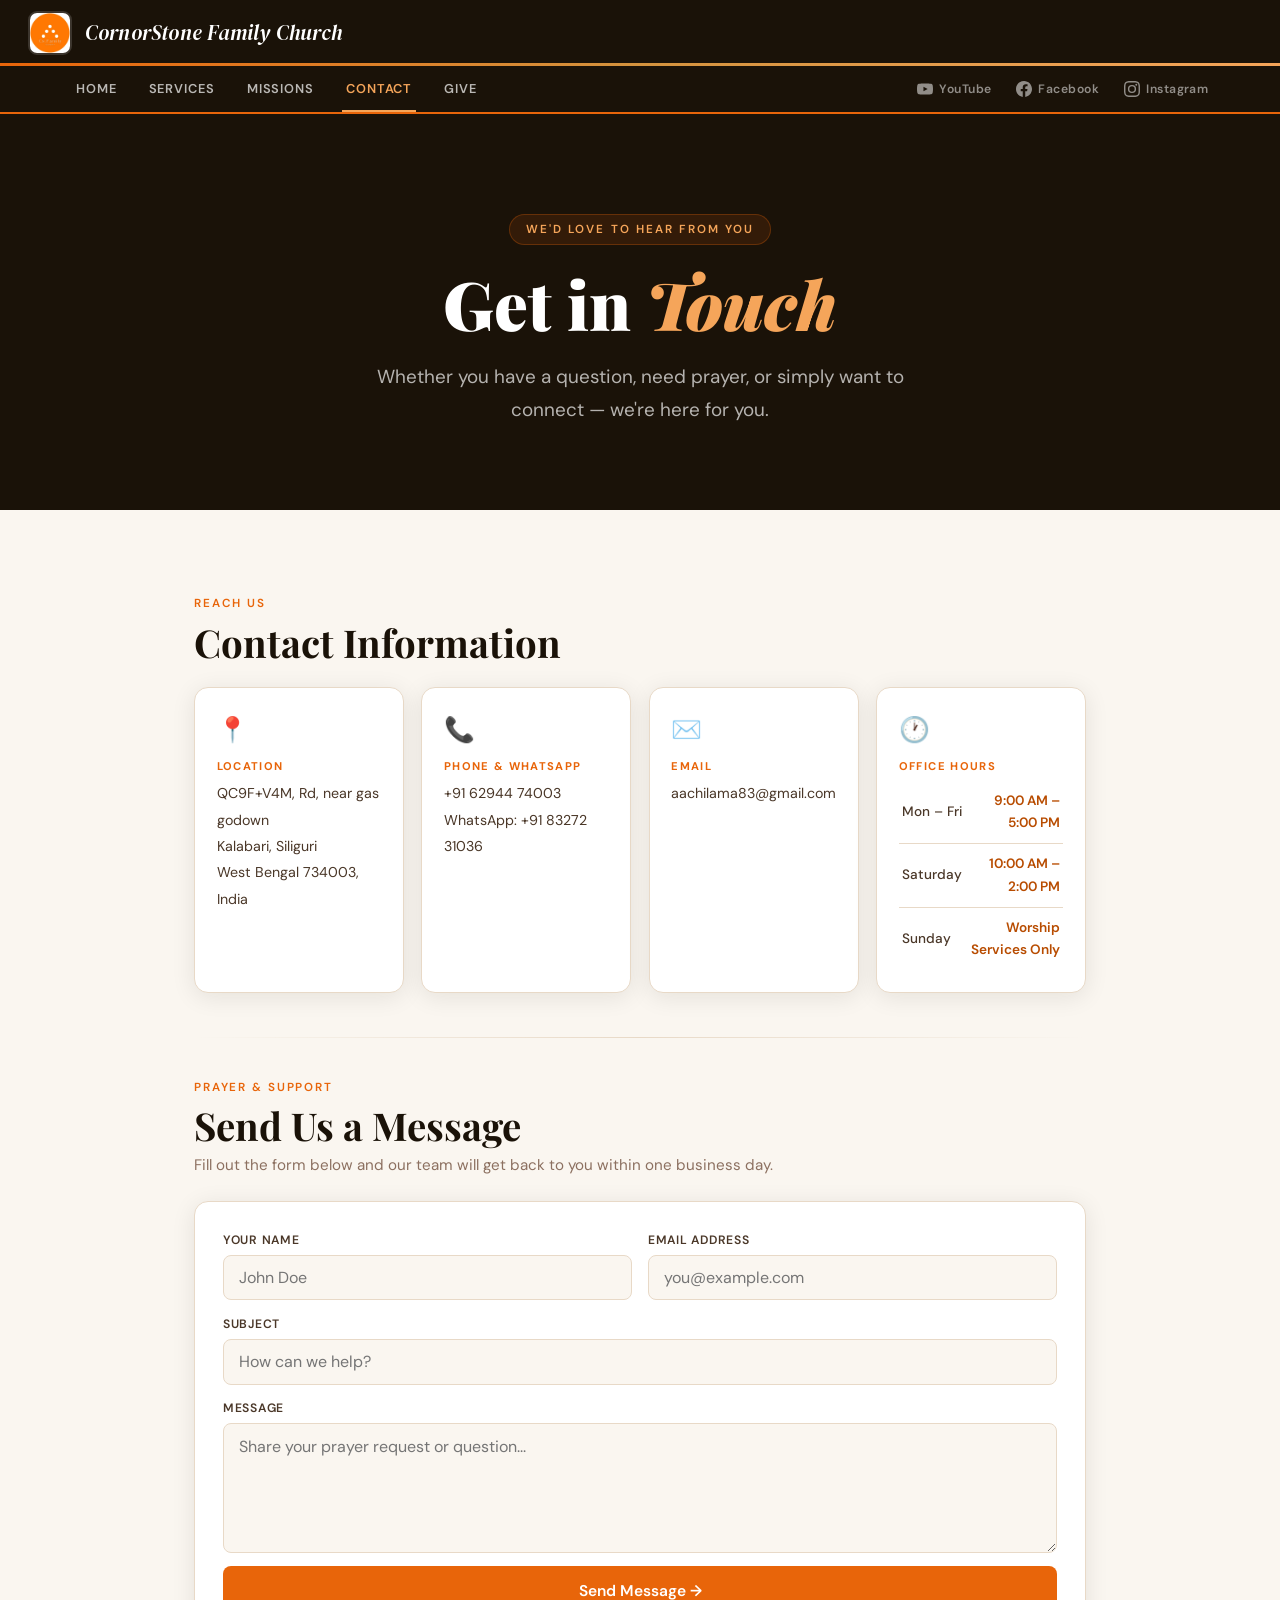
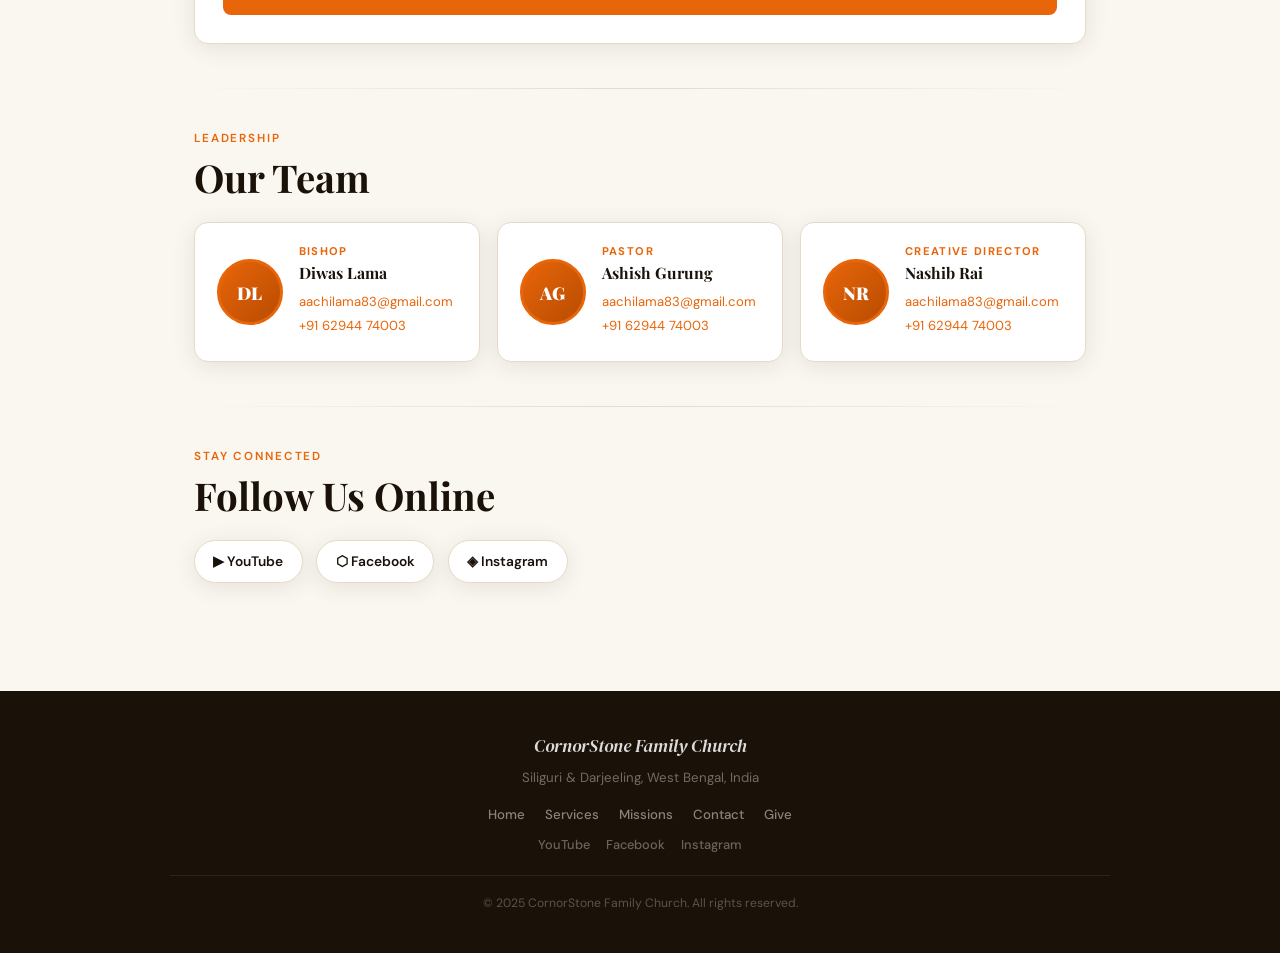
==== contact.html @ bfcbd3ec "Add files via upload" ====
<!DOCTYPE html>
<html lang="en">
<head>
  <meta charset="UTF-8">
  <meta name="viewport" content="width=device-width, initial-scale=1.0">
  <title>Contact Us — CornorStone Family Church</title>
  <link rel="stylesheet" href="styles.css">
</head>
<body>

  <header class="site-header">
    <div class="brand-wrap">
      <img src="cornor_stone_church_logo.jpg" alt="CornorStone Family Logo" class="brand-logo">
      <span class="brand-name">CornorStone Family Church</span>
    </div>
  </header>

  <section class="hero hero-sub">
    <div class="hero-bg"></div>
    <div class="hero-pattern"></div>
    <span class="hero-eyebrow">We'd Love to Hear from You</span>
    <h2>Get in <em>Touch</em></h2>
    <p>Whether you have a question, need prayer, or simply want to connect — we're here for you.</p>
  </section>

  <main>

    <!-- CONTACT INFO -->
    <section class="fade-up">
      <div class="section-heading">
        <span class="section-label">Reach Us</span>
        <h2>Contact Information</h2>
      </div>
      <div class="info-grid" data-stagger>
        <div class="info-card fade-up">
          <span class="info-icon">📍</span>
          <h3>Location</h3>
          <p>QC9F+V4M, Rd, near gas godown<br>Kalabari, Siliguri<br>West Bengal 734003, India</p>
        </div>
        <div class="info-card fade-up">
          <span class="info-icon">📞</span>
          <h3>Phone &amp; WhatsApp</h3>
          <p>
            <a href="tel:+916294474003">+91 62944 74003</a><br>
            WhatsApp: <a href="https://wa.me/918327231036">+91 83272 31036</a>
          </p>
        </div>
        <div class="info-card fade-up">
          <span class="info-icon">✉️</span>
          <h3>Email</h3>
          <p><a href="mailto:aachilama83@gmail.com">aachilama83@gmail.com</a></p>
        </div>
        <div class="info-card fade-up">
          <span class="info-icon">🕐</span>
          <h3>Office Hours</h3>
          <table class="hours-table">
            <tr><td>Mon – Fri</td><td>9:00 AM – 5:00 PM</td></tr>
            <tr><td>Saturday</td><td>10:00 AM – 2:00 PM</td></tr>
            <tr><td>Sunday</td><td>Worship Services Only</td></tr>
          </table>
        </div>
      </div>
    </section>

    <div class="divider"></div>

    <!-- MESSAGE FORM -->
    <section class="fade-up" id="write">
      <div class="section-heading">
        <span class="section-label">Prayer &amp; Support</span>
        <h2>Send Us a Message</h2>
        <p>Fill out the form below and our team will get back to you within one business day.</p>
      </div>
      <div class="contact-form">
        <form action="mailto:aachilama83@gmail.com" method="POST" enctype="text/plain">
          <div class="form-row">
            <div class="form-group">
              <label for="name">Your Name</label>
              <input type="text" id="name" name="name" placeholder="John Doe" required>
            </div>
            <div class="form-group">
              <label for="email">Email Address</label>
              <input type="email" id="email" name="email" placeholder="you@example.com" required>
            </div>
          </div>
          <div class="form-group">
            <label for="subject">Subject</label>
            <input type="text" id="subject" name="subject" placeholder="How can we help?">
          </div>
          <div class="form-group">
            <label for="message">Message</label>
            <textarea id="message" name="message" rows="5" placeholder="Share your prayer request or question..." required></textarea>
          </div>
          <button type="submit" class="form-submit">Send Message →</button>
        </form>
      </div>
    </section>

    <div class="divider"></div>

    <!-- LEADERSHIP -->
    <section class="fade-up" id="leadership">
      <div class="section-heading">
        <span class="section-label">Leadership</span>
        <h2>Our Team</h2>
      </div>
      <div class="leader-grid" data-stagger>
        <article class="leader-card fade-up">
          <div class="leader-avatar">DL</div>
          <div class="leader-card-content">
            <h3>Bishop</h3>
            <span class="leader-name">Diwas Lama</span>
            <p><a href="mailto:aachilama83@gmail.com">aachilama83@gmail.com</a></p>
            <p><a href="tel:+916294474003">+91 62944 74003</a></p>
          </div>
        </article>
        <article class="leader-card fade-up">
          <div class="leader-avatar">AG</div>
          <div class="leader-card-content">
            <h3>Pastor</h3>
            <span class="leader-name">Ashish Gurung</span>
            <p><a href="mailto:aachilama83@gmail.com">aachilama83@gmail.com</a></p>
            <p><a href="tel:+916294474003">+91 62944 74003</a></p>
          </div>
        </article>
        <article class="leader-card fade-up">
          <div class="leader-avatar">NR</div>
          <div class="leader-card-content">
            <h3>Creative Director</h3>
            <span class="leader-name">Nashib Rai</span>
            <p><a href="mailto:aachilama83@gmail.com">aachilama83@gmail.com</a></p>
            <p><a href="tel:+916294474003">+91 62944 74003</a></p>
          </div>
        </article>
      </div>
    </section>

    <div class="divider"></div>

    <!-- SOCIAL -->
    <section class="fade-up" id="social">
      <div class="section-heading">
        <span class="section-label">Stay Connected</span>
        <h2>Follow Us Online</h2>
      </div>
      <div class="social-links">
        <a href="https://www.youtube.com/@CORNERSTONEFAMILYSILIGURI" target="_blank" rel="noopener" class="social-link">
          ▶ YouTube
        </a>
        <a href="https://www.facebook.com/profile.php?id=61554645342227" target="_blank" rel="noopener" class="social-link">
          ⬡ Facebook
        </a>
        <a href="https://www.instagram.com/cornerstone_family_siliguri/" target="_blank" rel="noopener" class="social-link">
          ◈ Instagram
        </a>
      </div>
    </section>

  </main>

  <footer>
    <div class="footer-inner">
      <div class="footer-brand">CornorStone Family Church</div>
      <p style="font-size:.83rem; margin:.35rem 0 0; color:rgba(255,255,255,.38);">Siliguri &amp; Darjeeling, West Bengal, India</p>
      <div class="footer-links">
        <a href="index.html">Home</a>
        <a href="services.html">Services</a>
        <a href="mission.html">Missions</a>
        <a href="contact.html">Contact</a>
        <a href="give.html">Give</a>
      </div>
      <div class="footer-social">
        <a href="https://www.youtube.com/@CORNERSTONEFAMILYSILIGURI" target="_blank" rel="noopener">YouTube</a>
        <a href="https://www.facebook.com/profile.php?id=61554645342227" target="_blank" rel="noopener">Facebook</a>
        <a href="https://www.instagram.com/cornerstone_family_siliguri/" target="_blank" rel="noopener">Instagram</a>
      </div>
      <div class="footer-bottom">&copy; 2025 CornorStone Family Church. All rights reserved.</div>
    </div>
  </footer>

  <script src="nav.js"></script>
  <style>
    /* Avatar initials for leaders (replaces broken placeholder images) */
    .leader-avatar {
      width: 66px; height: 66px;
      border-radius: 50%;
      background: linear-gradient(135deg, var(--brand), var(--brand-dark));
      color: var(--white);
      font-family: 'Playfair Display', serif;
      font-weight: 900; font-size: 1.1rem;
      display: flex; align-items: center; justify-content: center;
      flex-shrink: 0;
      border: 3px solid var(--brand);
    }
  </style>
</body>
</html>
---- styles.css ----
@import url('https://fonts.googleapis.com/css2?family=Playfair+Display:ital,wght@0,700;0,900;1,700&family=DM+Sans:wght@300;400;500;600&family=DM+Serif+Display:ital@0;1&display=swap');

*, *::before, *::after { box-sizing: border-box; margin: 0; padding: 0; }

:root {
  --brand:        #e8650a;
  --brand-dark:   #b84c00;
  --brand-light:  #fdf0e3;
  --brand-mid:    #f5a55a;
  --gold:         #d4933e;
  --ink:          #1a1208;
  --ink-soft:     #4a3728;
  --ink-faint:    #8c7060;
  --paper:        #faf6f0;
  --paper-warm:   #f5ede0;
  --white:        #ffffff;
  --card-border:  #e8d9c7;
  --radius:       14px;
  --radius-sm:    8px;
  --shadow:       0 4px 24px rgba(26,18,8,.09);
  --shadow-lg:    0 16px 48px rgba(26,18,8,.15);
  --transition:   0.25s cubic-bezier(0.4,0,0.2,1);
  /* nav height — used to offset anchors if needed */
  --nav-h:        46px;
}

html { scroll-behavior: smooth; font-size: 16px; -webkit-text-size-adjust: 100%; }

body {
  font-family: 'DM Sans', sans-serif;
  background: var(--paper);
  color: var(--ink);
  line-height: 1.65;
  overflow-x: hidden;
  -webkit-font-smoothing: antialiased;
}

::-webkit-scrollbar { width: 5px; }
::-webkit-scrollbar-track { background: var(--paper-warm); }
::-webkit-scrollbar-thumb { background: var(--brand-mid); border-radius: 99px; }

/* ── TYPOGRAPHY ── */
h1,h2,h3,h4 { font-family: 'Playfair Display', Georgia, serif; line-height: 1.18; color: var(--ink); }
h2 { font-size: clamp(1.45rem, 3.5vw, 2.4rem); font-weight: 700; }
h3 { font-size: clamp(1rem, 2vw, 1.32rem); font-weight: 700; }
p  { font-size: 0.97rem; color: var(--ink-soft); line-height: 1.75; }
a  { color: var(--brand); text-decoration: none; transition: color var(--transition); }
a:hover { color: var(--brand-dark); }
strong { color: var(--ink); }

/* ── HEADER ── */
.site-header {
  background: var(--ink);
  padding: 0 1.75rem;
  display: flex;
  align-items: center;
  justify-content: space-between;
  min-height: 66px;
  position: relative;
}
.site-header::after {
  content: '';
  position: absolute;
  bottom: 0; left: 0; right: 0; height: 3px;
  background: linear-gradient(90deg, var(--brand), var(--gold), var(--brand-mid));
}
.brand-wrap { display: flex; align-items: center; gap: 0.8rem; min-width: 0; }
.brand-logo {
  height: 44px; width: auto; flex-shrink: 0;
  border-radius: 9px;
  border: 2px solid rgba(255,255,255,.15);
  object-fit: contain;
}
.brand-name {
  font-family: 'DM Serif Display', Georgia, serif;
  font-size: clamp(0.88rem, 2vw, 1.3rem);
  color: var(--white);
  font-style: italic;
  letter-spacing: 0.01em;
  white-space: nowrap;
  overflow: hidden;
  text-overflow: ellipsis;
}

/* ── NAV ── */
.site-nav {
  position: sticky; top: 0; z-index: 1000;
  background: var(--ink);
  border-bottom: 2px solid var(--brand);
}
/* inner wrapper: links left/center, socials right */
.nav-inner {
  display: flex;
  align-items: stretch;
  justify-content: space-between;
  max-width: 1200px;
  margin: 0 auto;
  padding: 0 1.25rem;
  position: relative;
}
.nav-links {
  list-style: none;
  display: flex;
  flex-wrap: nowrap;
  align-items: stretch;
  gap: 0;
  margin: 0; padding: 0;
}
.nav-links li a {
  display: flex; align-items: center;
  padding: 0 1rem;
  height: var(--nav-h);
  color: rgba(255,255,255,.7);
  font-weight: 600;
  font-size: 0.8rem;
  letter-spacing: 0.07em;
  text-transform: uppercase;
  transition: color var(--transition);
  position: relative;
  white-space: nowrap;
}
.nav-links li a::after {
  content: '';
  position: absolute;
  bottom: 0; left: 50%; right: 50%; height: 2px;
  background: var(--brand);
  transition: left var(--transition), right var(--transition);
}
.nav-links li a:hover { color: var(--white); }
.nav-links li a:hover::after,
.nav-links li a.active::after { left: 12%; right: 12%; }
.nav-links li a.active { color: var(--brand-mid); }
.nav-links li a.active::after { background: var(--brand-mid); }

/* Social icons in nav */
.nav-socials {
  display: flex; align-items: center; gap: 0.1rem;
  flex-shrink: 0;
}
.nav-social-link {
  display: flex; align-items: center; gap: 0.38rem;
  padding: 0 0.72rem;
  height: var(--nav-h);
  color: rgba(255,255,255,.52);
  font-size: 0.76rem; font-weight: 600;
  letter-spacing: 0.04em;
  transition: color var(--transition), background var(--transition);
  white-space: nowrap;
}
.nav-social-link svg { flex-shrink: 0; }
.nav-social-link:hover { color: var(--brand-mid); background: rgba(255,255,255,.05); }
.nav-social-label { /* shown on wider screens */ }

/* Hamburger */
.nav-toggle {
  display: none;
  background: none; border: none; cursor: pointer;
  padding: 0.75rem 0.5rem;
  align-items: center; justify-content: center;
  flex-direction: column; gap: 5px;
  flex-shrink: 0;
}
.nav-toggle span {
  display: block; width: 22px; height: 2px;
  background: var(--white);
  transition: transform .3s, opacity .3s;
}

/* ── HERO ── */
.hero {
  position: relative;
  min-height: 78vh;
  display: flex; flex-direction: column;
  align-items: center; justify-content: center;
  text-align: center;
  padding: 5rem 1.5rem 4rem;
  overflow: hidden;
  background: var(--ink);
}
.hero-bg {
  position: absolute; inset: 0;
  background:
    radial-gradient(ellipse at 28% 62%, rgba(232,101,10,.32) 0%, transparent 60%),
    radial-gradient(ellipse at 78% 22%, rgba(212,147,62,.22) 0%, transparent 55%),
    linear-gradient(160deg, #2a1a0a 0%, #1a1208 55%, #0e0804 100%);
}
.hero-pattern {
  position: absolute; inset: 0; opacity: .06;
  background-image: radial-gradient(circle, rgba(255,255,255,.7) 1px, transparent 1px);
  background-size: 34px 34px;
}
.hero > * { position: relative; z-index: 1; }

.hero-eyebrow {
  display: inline-block;
  font-size: 0.73rem; font-weight: 600;
  letter-spacing: 0.18em; text-transform: uppercase;
  color: var(--brand-mid);
  background: rgba(232,101,10,.12);
  border: 1px solid rgba(232,101,10,.28);
  padding: 0.3rem 1rem; border-radius: 99px;
  margin-bottom: 1.4rem;
  animation: fadeUp 0.7s ease both;
}
.hero h2 {
  font-size: clamp(1.9rem, 6vw, 4.2rem);
  font-weight: 900; color: var(--white);
  max-width: 780px; margin: 0 auto; line-height: 1.1;
  animation: fadeUp 0.8s 0.1s ease both;
}
.hero h2 em { font-style: italic; color: var(--brand-mid); }
.hero p {
  font-size: clamp(0.95rem, 2vw, 1.18rem);
  color: rgba(255,255,255,.68);
  max-width: 560px; margin: 1.2rem auto 0;
  animation: fadeUp 0.8s 0.2s ease both;
}
.hero-cta {
  display: flex; gap: 0.9rem; flex-wrap: wrap;
  justify-content: center; margin-top: 2rem;
  animation: fadeUp 0.8s 0.3s ease both;
}
.hero-sub { min-height: 44vh; }

/* ── BUTTONS ── */
.btn {
  display: inline-flex; align-items: center; justify-content: center;
  font-family: 'DM Sans', sans-serif;
  font-weight: 600; font-size: 0.88rem;
  letter-spacing: 0.03em;
  padding: 0.8rem 1.6rem;
  border-radius: 99px; cursor: pointer;
  transition: transform var(--transition), box-shadow var(--transition), background var(--transition), color var(--transition);
  text-decoration: none; border: none;
  touch-action: manipulation;
  -webkit-tap-highlight-color: transparent;
}
.btn:hover { text-decoration: none; transform: translateY(-2px); }

.btn-primary, .hero-cta a:not(.btn-outline) {
  display: inline-flex; align-items: center; justify-content: center;
  font-family: 'DM Sans', sans-serif;
  font-weight: 600; font-size: 0.88rem; letter-spacing: 0.03em;
  padding: 0.8rem 1.6rem; border-radius: 99px; cursor: pointer;
  background: var(--brand); color: var(--white);
  box-shadow: 0 4px 18px rgba(232,101,10,.38);
  transition: transform var(--transition), box-shadow var(--transition), background var(--transition);
  text-decoration: none; border: none;
  touch-action: manipulation; -webkit-tap-highlight-color: transparent;
}
.btn-primary:hover, .hero-cta a:not(.btn-outline):hover {
  background: var(--brand-dark); transform: translateY(-2px);
  box-shadow: 0 8px 24px rgba(232,101,10,.42); color: var(--white);
}

.btn-outline, .hero-cta a.secondary {
  display: inline-flex; align-items: center; justify-content: center;
  font-family: 'DM Sans', sans-serif;
  font-weight: 600; font-size: 0.88rem; letter-spacing: 0.03em;
  padding: 0.8rem 1.6rem; border-radius: 99px; cursor: pointer;
  background: transparent; color: var(--white);
  border: 2px solid rgba(255,255,255,.4);
  transition: transform var(--transition), background var(--transition), border-color var(--transition);
  text-decoration: none;
  touch-action: manipulation; -webkit-tap-highlight-color: transparent;
}
.btn-outline:hover, .hero-cta a.secondary:hover {
  background: rgba(255,255,255,.1); border-color: rgba(255,255,255,.75);
  transform: translateY(-2px); color: var(--white);
}

.btn-ghost {
  background: transparent; color: var(--brand-dark);
  border: 2px solid var(--brand);
}
.btn-ghost:hover { background: var(--brand-light); }

/* ── LAYOUT ── */
main { max-width: 940px; margin: 0 auto; padding: 2.5rem 1.5rem 4rem; }
section { margin-bottom: 2.75rem; }

/* ── BANNERS ── */
.intro-banner {
  background: linear-gradient(135deg, #fff9f2, #fdf0e0);
  border: 1px solid var(--card-border);
  border-left: 4px solid var(--brand);
  padding: 1.6rem 1.75rem;
  border-radius: var(--radius);
  box-shadow: var(--shadow);
}
.intro-banner h3 { color: var(--brand-dark); margin-bottom: 0.4rem; }

.cta-banner {
  display: flex; align-items: center; justify-content: space-between;
  gap: 1.5rem; flex-wrap: wrap;
  background: linear-gradient(135deg, #fff9f2, #fdf0e0);
  border: 1px solid var(--card-border);
  border-left: 4px solid var(--brand);
  padding: 1.75rem 2rem;
  border-radius: var(--radius);
  box-shadow: var(--shadow);
}
.cta-banner-text h3 { color: var(--brand-dark); margin-bottom: 0.3rem; }
.cta-banner-text p { max-width: 440px; }
.cta-banner-actions { display: flex; gap: 0.75rem; flex-wrap: wrap; flex-shrink: 0; }

/* ── LABELS / HEADINGS ── */
.section-label {
  font-size: 0.73rem; font-weight: 600;
  letter-spacing: 0.16em; text-transform: uppercase;
  color: var(--brand); display: block; margin-bottom: 0.4rem;
}
.section-heading { margin-bottom: 1.4rem; }
.section-heading h2 { margin-bottom: 0.2rem; }
.section-heading p { color: var(--ink-faint); font-size: 0.95rem; }

/* ── CARDS ── */
.section-cards {
  display: grid;
  grid-template-columns: repeat(auto-fit, minmax(210px, 1fr));
  gap: 1.1rem; margin-top: 1.1rem;
}
.section-card {
  background: var(--white);
  border: 1px solid var(--card-border);
  border-radius: var(--radius);
  padding: 1.35rem 1.4rem;
  box-shadow: var(--shadow);
  transition: transform var(--transition), box-shadow var(--transition);
}
.section-card:hover { transform: translateY(-4px); box-shadow: var(--shadow-lg); }
.section-card h3 { color: var(--brand-dark); margin-bottom: 0.45rem; font-size: 1.02rem; }
.section-card p { font-size: 0.91rem; }
.section-card .card-icon { font-size: 1.75rem; margin-bottom: 0.6rem; display: block; }
.section-card .card-action {
  display: inline-block; margin-top: 0.9rem;
  font-size: 0.83rem; font-weight: 600; color: var(--brand);
  border-bottom: 1px solid var(--brand-mid); padding-bottom: 1px;
  transition: color var(--transition);
}
.section-card .card-action:hover { color: var(--brand-dark); }

.section-action { margin-top: 1.25rem; }
.section-action a {
  display: inline-flex; align-items: center; justify-content: center;
  background: var(--brand); color: var(--white);
  font-family: 'DM Sans', sans-serif; font-weight: 600;
  font-size: 0.88rem; padding: 0.76rem 1.5rem;
  border-radius: 99px; text-decoration: none;
  box-shadow: 0 4px 14px rgba(232,101,10,.28);
  transition: background var(--transition), transform var(--transition), box-shadow var(--transition);
  touch-action: manipulation; -webkit-tap-highlight-color: transparent;
}
.section-action a:hover {
  background: var(--brand-dark); transform: translateY(-2px);
  box-shadow: 0 8px 22px rgba(232,101,10,.35);
}

/* ── DIVIDER ── */
.divider {
  height: 1px;
  background: linear-gradient(90deg, transparent, var(--card-border), transparent);
  margin: 0.25rem 0 2.5rem;
}

/* ── MISSION CARDS ── */
.mission-card {
  background: var(--white);
  border: 1px solid var(--card-border);
  border-left: 5px solid var(--brand);
  border-radius: var(--radius);
  padding: 1.7rem 1.75rem;
  margin-bottom: 1.1rem;
  box-shadow: var(--shadow);
  transition: transform var(--transition), box-shadow var(--transition);
}
.mission-card:hover { transform: translateY(-3px); box-shadow: var(--shadow-lg); }
.mission-card h2 { font-size: 1.28rem; color: var(--ink); margin-bottom: 0.3rem; }
.mission-date {
  font-size: 0.76rem; color: var(--brand); font-weight: 600;
  letter-spacing: 0.07em; text-transform: uppercase; margin-bottom: 0.6rem;
}
.mission-stats { display: flex; gap: 1rem; margin-top: 1rem; flex-wrap: wrap; }
.mission-stat {
  text-align: center;
  background: var(--brand-light);
  border-radius: var(--radius-sm);
  padding: 0.65rem 1.1rem; min-width: 85px;
}
.stat-num {
  display: block; font-size: 1.5rem;
  font-family: 'Playfair Display', serif; font-weight: 900;
  color: var(--brand-dark); line-height: 1;
}
.stat-label {
  display: block; font-size: 0.68rem; font-weight: 600;
  letter-spacing: 0.08em; text-transform: uppercase;
  color: var(--ink-faint); margin-top: 0.2rem;
}

/* ── LEADER GRID ── */
.leader-grid {
  display: grid;
  grid-template-columns: repeat(auto-fit, minmax(235px, 1fr));
  gap: 1.1rem; margin-top: 1.1rem;
}
.leader-card {
  background: var(--white);
  border: 1px solid var(--card-border);
  border-radius: var(--radius);
  padding: 1.35rem;
  box-shadow: var(--shadow);
  display: flex; align-items: center; gap: 1rem;
  transition: transform var(--transition), box-shadow var(--transition);
}
.leader-card:hover { transform: translateY(-3px); box-shadow: var(--shadow-lg); }
.leader-card img {
  width: 64px; height: 64px; border-radius: 50%;
  object-fit: cover; border: 3px solid var(--brand); flex-shrink: 0;
}
.leader-card-content h3 {
  font-size: 0.7rem; text-transform: uppercase;
  letter-spacing: 0.12em; color: var(--brand);
  margin-bottom: 0.12rem;
  font-family: 'DM Sans', sans-serif; font-weight: 700;
}
.leader-name {
  font-size: 0.98rem; color: var(--ink);
  font-family: 'Playfair Display', serif; font-weight: 700;
  display: block; margin-bottom: 0.32rem;
}
.leader-card-content p { font-size: 0.82rem; margin: 0.07rem 0; color: var(--ink-soft); }
.leader-card-content a { color: var(--brand); }

/* Avatar initials */
.leader-avatar {
  width: 64px; height: 64px; border-radius: 50%;
  background: linear-gradient(135deg, var(--brand), var(--brand-dark));
  color: var(--white);
  font-family: 'Playfair Display', serif; font-weight: 900; font-size: 1.1rem;
  display: flex; align-items: center; justify-content: center;
  flex-shrink: 0; border: 3px solid var(--brand);
}

/* ── VIDEO ── */
.video-container {
  position: relative; padding-bottom: 56.25%; height: 0;
  overflow: hidden; border-radius: var(--radius);
  box-shadow: var(--shadow-lg); margin: 1.1rem 0;
}
.video-container iframe {
  position: absolute; top: 0; left: 0; width: 100%; height: 100%; border: 0;
}

/* ── CONTACT FORM ── */
.contact-form {
  background: var(--white); border: 1px solid var(--card-border);
  border-radius: var(--radius); padding: 1.75rem; box-shadow: var(--shadow);
}
.form-row { display: grid; grid-template-columns: 1fr 1fr; gap: 1rem; }
.form-group { display: flex; flex-direction: column; gap: 0.32rem; margin-bottom: 0.85rem; }
.form-group label {
  font-size: 0.76rem; font-weight: 600;
  letter-spacing: 0.06em; text-transform: uppercase; color: var(--ink-soft);
}
.form-group input,
.form-group textarea {
  padding: 0.7rem 0.95rem;
  border: 1.5px solid var(--card-border);
  border-radius: var(--radius-sm);
  font-family: 'DM Sans', sans-serif; font-size: 1rem;
  color: var(--ink); background: var(--paper);
  transition: border-color var(--transition), box-shadow var(--transition);
  outline: none; width: 100%;
  /* Prevent iOS zoom on focus (font-size >= 16px) */
  font-size: max(1rem, 16px);
}
.form-group input:focus,
.form-group textarea:focus {
  border-color: var(--brand); box-shadow: 0 0 0 3px rgba(232,101,10,.1);
}
.form-group textarea { resize: vertical; min-height: 115px; }
.form-submit {
  width: 100%; padding: 0.9rem;
  background: var(--brand); color: var(--white);
  font-family: 'DM Sans', sans-serif; font-weight: 600; font-size: 0.97rem;
  border: none; border-radius: var(--radius-sm); cursor: pointer;
  transition: background var(--transition), transform var(--transition);
  touch-action: manipulation; -webkit-tap-highlight-color: transparent;
}
.form-submit:hover { background: var(--brand-dark); transform: translateY(-1px); }

/* ── INFO CARDS ── */
.info-grid {
  display: grid; grid-template-columns: repeat(auto-fit, minmax(200px, 1fr));
  gap: 1.1rem; margin-top: 1.1rem;
}
.info-card {
  background: var(--white); border: 1px solid var(--card-border);
  border-radius: var(--radius); padding: 1.35rem; box-shadow: var(--shadow);
}
.info-card .info-icon { font-size: 1.55rem; margin-bottom: 0.6rem; display: block; }
.info-card h3 {
  font-size: 0.7rem; text-transform: uppercase; letter-spacing: 0.12em;
  color: var(--brand); margin-bottom: 0.42rem;
  font-family: 'DM Sans', sans-serif; font-weight: 700;
}
.info-card p, .info-card a { font-size: 0.89rem; color: var(--ink-soft); line-height: 1.85; }
.info-card a:hover { color: var(--brand-dark); }

/* ── HOURS TABLE ── */
.hours-table { width: 100%; border-collapse: collapse; margin-top: 0.45rem; }
.hours-table tr:not(:last-child) td { border-bottom: 1px solid var(--card-border); }
.hours-table td { padding: 0.55rem 0.2rem; font-size: 0.85rem; }
.hours-table td:first-child { color: var(--ink-soft); font-weight: 500; }
.hours-table td:last-child { color: var(--brand-dark); font-weight: 600; text-align: right; }

/* ── SOCIAL LINKS (contact page) ── */
.social-links { display: flex; gap: 0.85rem; flex-wrap: wrap; margin-top: 1rem; }
.social-link {
  display: flex; align-items: center; gap: 0.5rem;
  background: var(--white); border: 1px solid var(--card-border);
  border-radius: 99px; padding: 0.56rem 1.15rem;
  font-weight: 600; font-size: 0.86rem; color: var(--ink);
  box-shadow: var(--shadow);
  transition: transform var(--transition), box-shadow var(--transition), background var(--transition);
  touch-action: manipulation;
}
.social-link:hover {
  transform: translateY(-2px); box-shadow: var(--shadow-lg);
  background: var(--brand-light); color: var(--brand-dark);
}

/* ── GIVE CARDS ── */
.give-grid {
  display: grid; grid-template-columns: repeat(auto-fit, minmax(215px, 1fr));
  gap: 1.1rem; margin-top: 1.1rem;
}
.give-card {
  background: var(--white); border: 1px solid var(--card-border);
  border-radius: var(--radius); padding: 1.7rem 1.4rem; text-align: center;
  box-shadow: var(--shadow);
  transition: transform var(--transition), box-shadow var(--transition);
}
.give-card:hover { transform: translateY(-4px); box-shadow: var(--shadow-lg); }
.give-card .give-icon { font-size: 2.1rem; margin-bottom: 0.85rem; display: block; }
.give-card h3 { color: var(--ink); margin-bottom: 0.42rem; font-size: 1.07rem; }
.give-card p { font-size: 0.89rem; color: var(--ink-soft); margin-bottom: 1.15rem; }
.give-card.give-highlight {
  background: linear-gradient(145deg, var(--brand), var(--brand-dark));
  border-color: transparent;
}
.give-card.give-highlight h3,
.give-card.give-highlight p { color: rgba(255,255,255,.92); }
.give-card.give-highlight .section-action a {
  background: var(--white); color: var(--brand-dark);
  box-shadow: 0 4px 14px rgba(0,0,0,.15);
}
.give-card.give-highlight .section-action a:hover { background: var(--brand-light); }

/* ── FOOTER ── */
footer {
  background: var(--ink); color: rgba(255,255,255,.45);
  padding: 2.5rem 1.5rem; text-align: center;
}
.footer-inner { max-width: 940px; margin: 0 auto; }
.footer-brand {
  font-family: 'DM Serif Display', serif;
  font-size: 1.12rem; font-style: italic;
  color: rgba(255,255,255,.85); margin-bottom: 0.3rem;
}
.footer-links {
  display: flex; gap: 1.25rem; justify-content: center;
  flex-wrap: wrap; margin: 0.9rem 0 0.55rem;
}
.footer-links a {
  color: rgba(255,255,255,.48); font-size: 0.83rem; font-weight: 500;
  transition: color var(--transition);
}
.footer-links a:hover { color: var(--brand-mid); }
.footer-social { display: flex; gap: 1rem; justify-content: center; margin-bottom: 0.4rem; }
.footer-social a {
  color: rgba(255,255,255,.35); font-size: 0.8rem; font-weight: 500;
  transition: color var(--transition);
}
.footer-social a:hover { color: var(--brand-mid); }
.footer-bottom {
  font-size: 0.76rem; margin-top: 1.2rem;
  border-top: 1px solid rgba(255,255,255,.08);
  padding-top: 1.1rem; color: rgba(255,255,255,.28);
}

/* ── ANIMATIONS ── */
@keyframes fadeUp {
  from { opacity: 0; transform: translateY(20px); }
  to   { opacity: 1; transform: translateY(0); }
}
.fade-up { opacity: 0; transform: translateY(22px); transition: opacity 0.55s ease, transform 0.55s ease; }
.fade-up.visible { opacity: 1; transform: translateY(0); }

/* ── RESPONSIVE: TABLET (≤ 900px) ── */
@media (max-width: 900px) {
  /* hide text labels on social icons to save space */
  .nav-social-link span { display: none; }
  .nav-social-link { padding: 0 0.6rem; }
}

/* ── RESPONSIVE: MOBILE (≤ 768px) ── */
@media (max-width: 768px) {
  :root { --nav-h: 44px; }

  /* Header */
  .site-header { padding: 0 1rem; min-height: 60px; }
  .brand-logo { height: 38px; }

  /* Nav: stack links vertically, show hamburger */
  .nav-inner { flex-wrap: wrap; padding: 0 0.75rem; }
  .nav-toggle { display: flex; order: 1; }
  .nav-socials { order: 2; margin-left: auto; }
  .nav-social-link span { display: none; }
  .nav-social-link { padding: 0 0.55rem; }

  .nav-links {
    display: none;
    flex-direction: column;
    width: 100%;
    order: 3;
    border-top: 1px solid rgba(255,255,255,.08);
    padding-bottom: 0.5rem;
  }
  .nav-links.open { display: flex; }
  .nav-links li a {
    height: auto;
    padding: 0.75rem 1rem;
    border-bottom: 1px solid rgba(255,255,255,.06);
    font-size: 0.85rem;
  }
  .nav-links li a::after { display: none; }

  /* Hero */
  .hero { min-height: 58vh; padding: 3.5rem 1.15rem 3rem; }
  .hero-sub { min-height: 38vh; padding: 3rem 1.15rem 2.5rem; }
  .hero-cta { flex-direction: column; align-items: stretch; }
  .hero-cta a { text-align: center; }

  /* Layout */
  main { padding: 1.75rem 1rem 3rem; }

  /* Cards: 1 column on very small screens is handled by minmax, but force it */
  .section-cards { grid-template-columns: 1fr 1fr; }

  /* Forms */
  .form-row { grid-template-columns: 1fr; }
  .contact-form { padding: 1.25rem; }

  /* CTA banner */
  .cta-banner { flex-direction: column; padding: 1.4rem 1.25rem; }
  .cta-banner-actions { width: 100%; }
  .cta-banner-actions .btn,
  .cta-banner-actions .btn-primary,
  .cta-banner-actions .btn-ghost { flex: 1; text-align: center; justify-content: center; }

  /* Mission */
  .mission-card { padding: 1.2rem 1.1rem; }

  /* Footer */
  .footer-links { gap: 0.9rem; }
}

/* ── RESPONSIVE: SMALL MOBILE (≤ 480px) ── */
@media (max-width: 480px) {
  .section-cards { grid-template-columns: 1fr; }
  .give-grid { grid-template-columns: 1fr; }
  .leader-grid { grid-template-columns: 1fr; }
  .info-grid { grid-template-columns: 1fr; }
  .mission-stats { gap: 0.55rem; }
  .social-links { flex-direction: column; }
  .hero-cta a { width: 100%; }
  .intro-banner { padding: 1.25rem 1.1rem; }
  main { padding: 1.5rem 0.9rem 2.5rem; }
}

/* ── TOUCH IMPROVEMENTS ── */
@media (hover: none) {
  /* Remove hover transforms on touch devices — they stick */
  .section-card:hover,
  .leader-card:hover,
  .mission-card:hover,
  .give-card:hover { transform: none; box-shadow: var(--shadow); }
  .btn-primary:hover, .hero-cta a:not(.btn-outline):hover,
  .btn-outline:hover, .hero-cta a.secondary:hover,
  .btn-ghost:hover,
  .section-action a:hover { transform: none; }
}
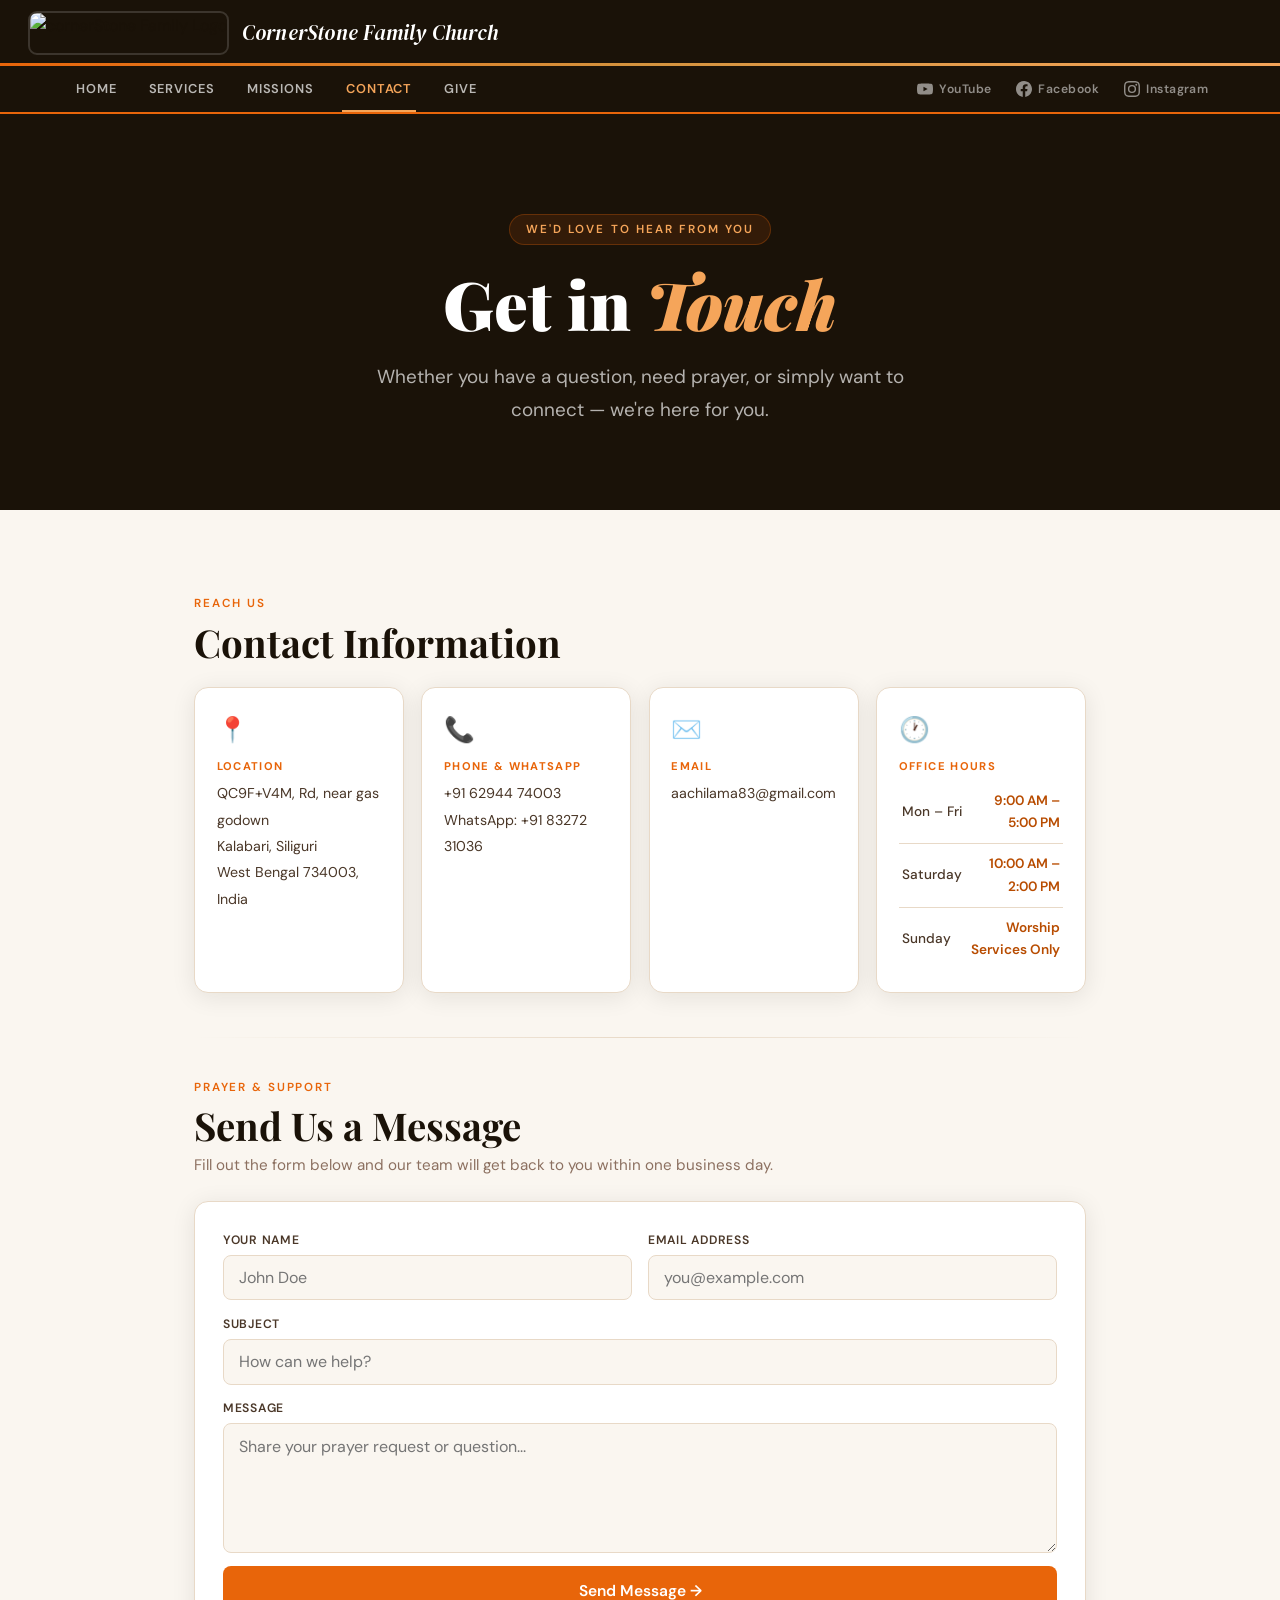
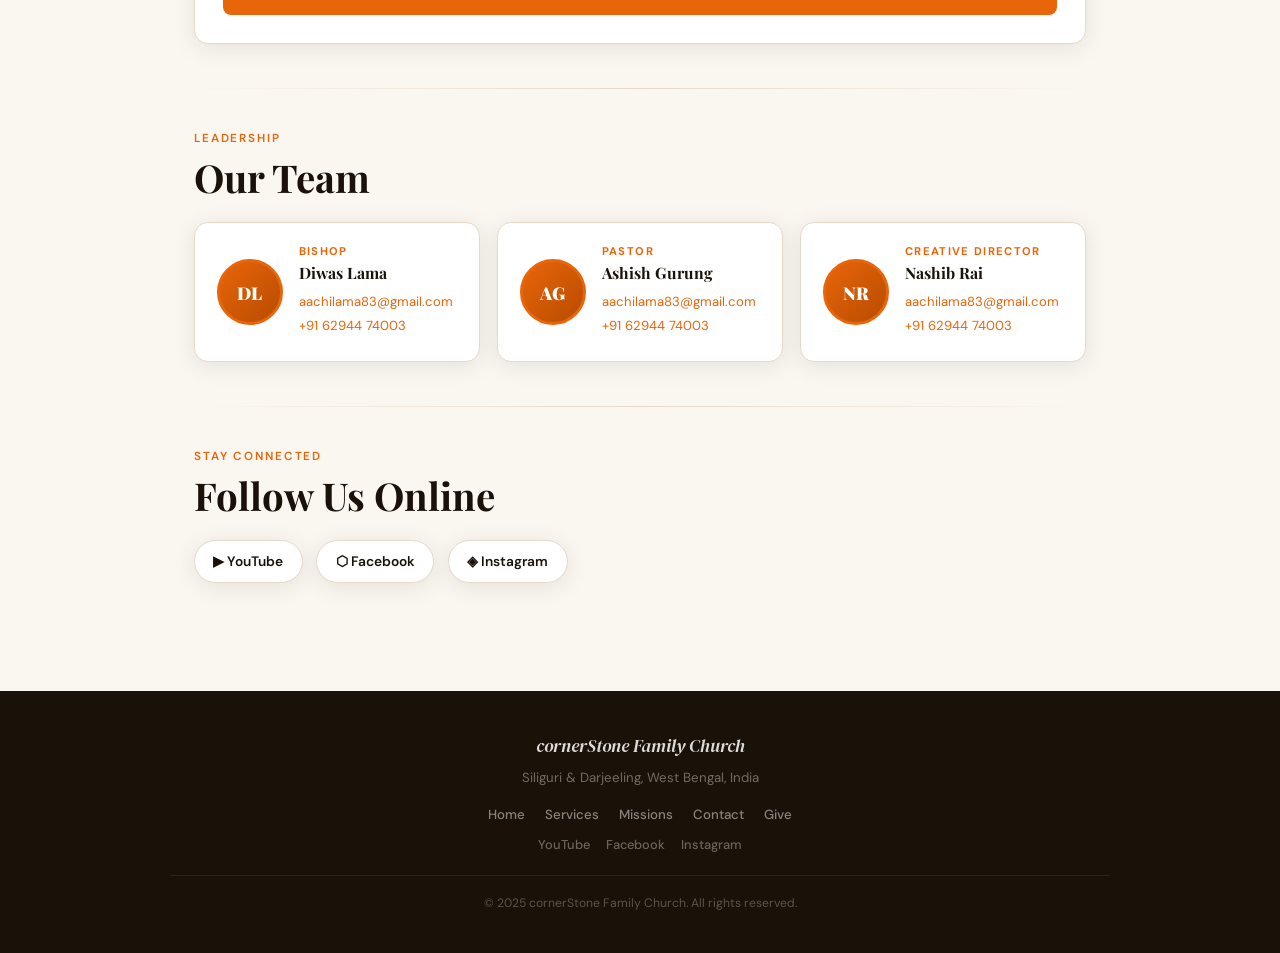
==== commit 1aa466ad: "Fix spelling and logo in contact.html Corrected spelling of 'CornerStone' and updated logo image sou" ====
--- a/contact.html
+++ b/contact.html
@@ -3,15 +3,15 @@
 <head>
   <meta charset="UTF-8">
   <meta name="viewport" content="width=device-width, initial-scale=1.0">
-  <title>Contact Us — CornorStone Family Church</title>
+  <title>Contact Us — CornerStone Family Church</title>
   <link rel="stylesheet" href="styles.css">
 </head>
 <body>
 
   <header class="site-header">
     <div class="brand-wrap">
-      <img src="cornor_stone_church_logo.jpg" alt="CornorStone Family Logo" class="brand-logo">
-      <span class="brand-name">CornorStone Family Church</span>
+      <img src="corner_stone_church_logo.jpg" alt="cornerStone Family Logo" class="brand-logo">
+      <span class="brand-name">CornerStone Family Church</span>
     </div>
   </header>
 
@@ -160,7 +160,7 @@
 
   <footer>
     <div class="footer-inner">
-      <div class="footer-brand">CornorStone Family Church</div>
+      <div class="footer-brand">cornerStone Family Church</div>
       <p style="font-size:.83rem; margin:.35rem 0 0; color:rgba(255,255,255,.38);">Siliguri &amp; Darjeeling, West Bengal, India</p>
       <div class="footer-links">
         <a href="index.html">Home</a>
@@ -174,7 +174,7 @@
         <a href="https://www.facebook.com/profile.php?id=61554645342227" target="_blank" rel="noopener">Facebook</a>
         <a href="https://www.instagram.com/cornerstone_family_siliguri/" target="_blank" rel="noopener">Instagram</a>
       </div>
-      <div class="footer-bottom">&copy; 2025 CornorStone Family Church. All rights reserved.</div>
+      <div class="footer-bottom">&copy; 2025 cornerStone Family Church. All rights reserved.</div>
     </div>
   </footer>
 
@@ -194,4 +194,4 @@
     }
   </style>
 </body>
-</html>+</html>
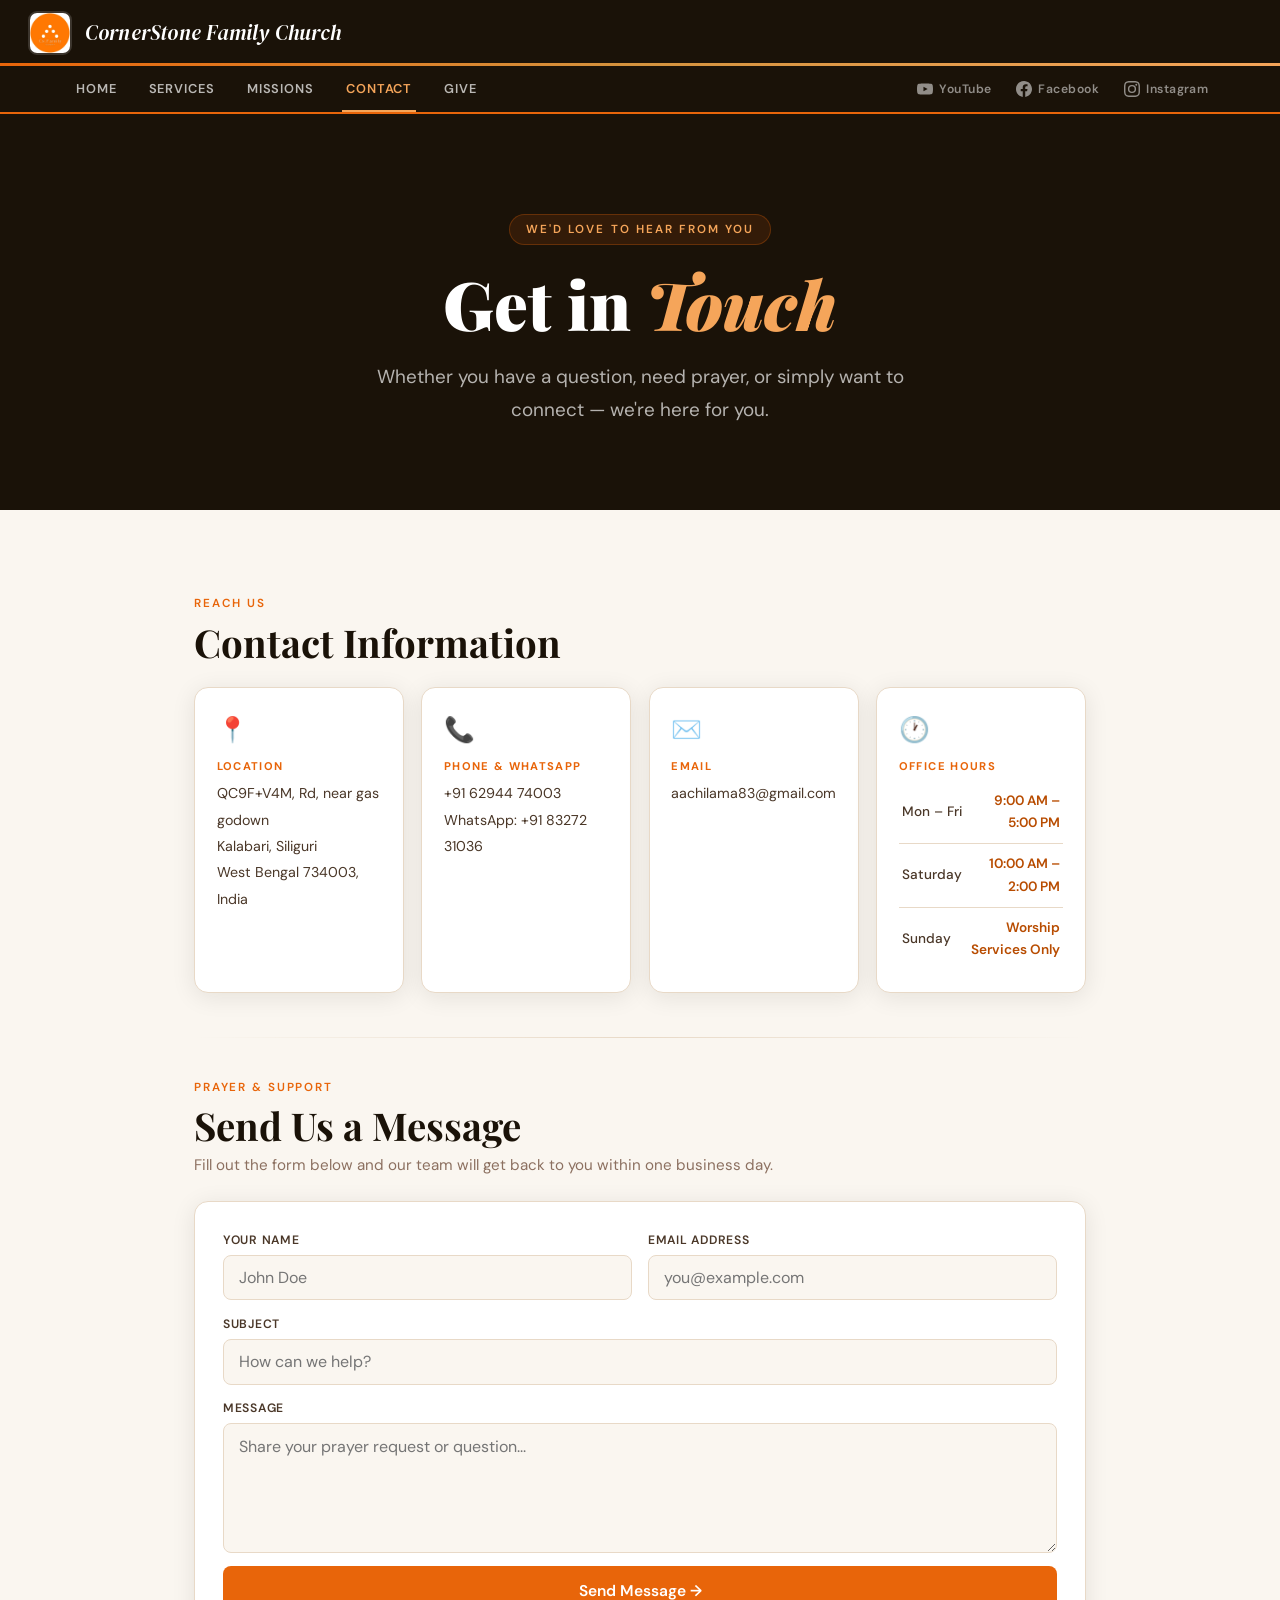
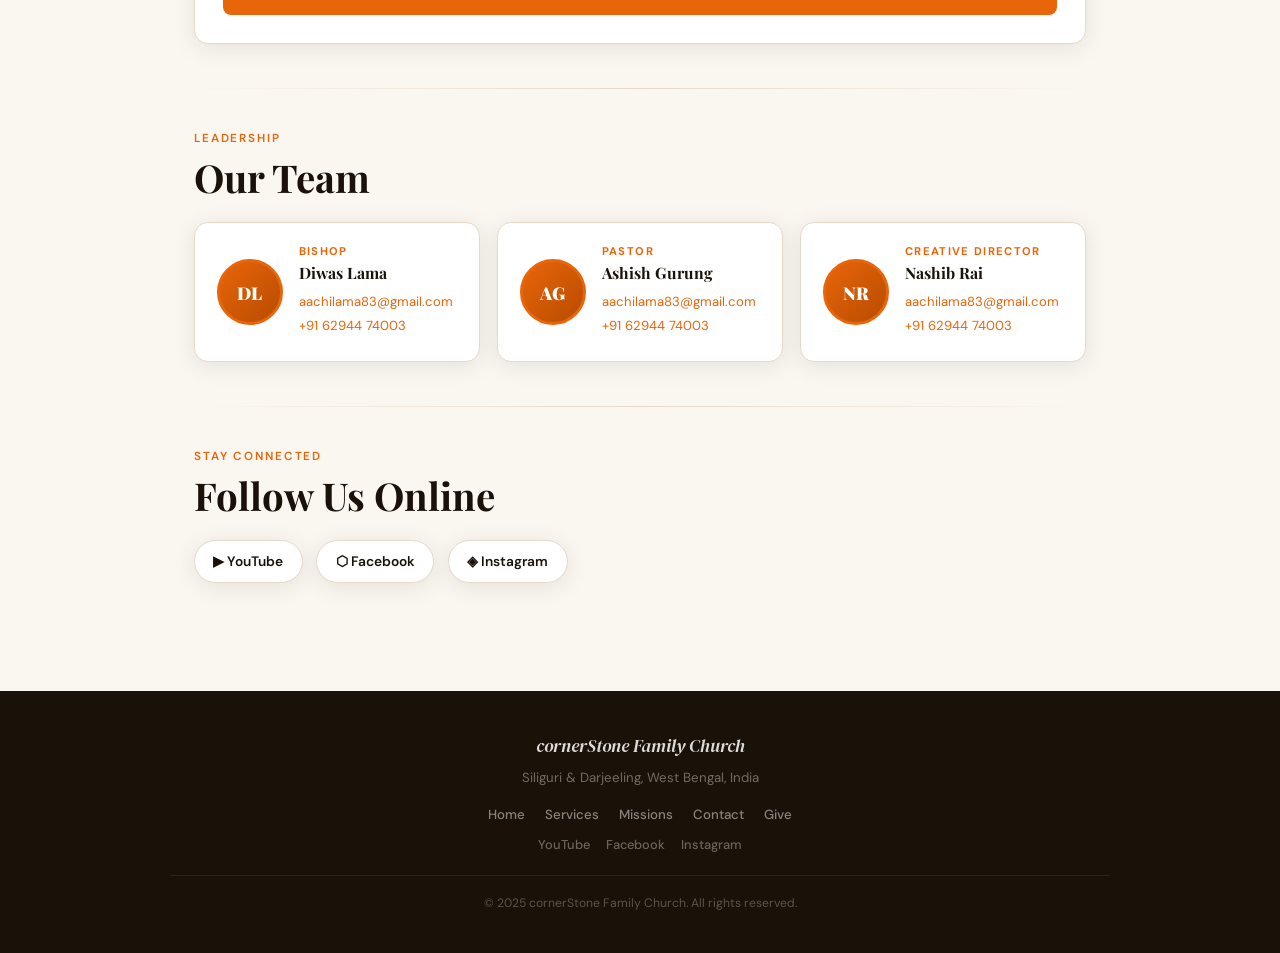
==== commit 6196384f: "Fix HTML formatting and update logo source" ====
--- a/contact.html
+++ b/contact.html
@@ -10,7 +10,7 @@
 
   <header class="site-header">
     <div class="brand-wrap">
-      <img src="corner_stone_church_logo.jpg" alt="cornerStone Family Logo" class="brand-logo">
+      <img src="Corner_stone_church_logo.jpg" alt="cornerStone Family Logo" class="brand-logo">
       <span class="brand-name">CornerStone Family Church</span>
     </div>
   </header>
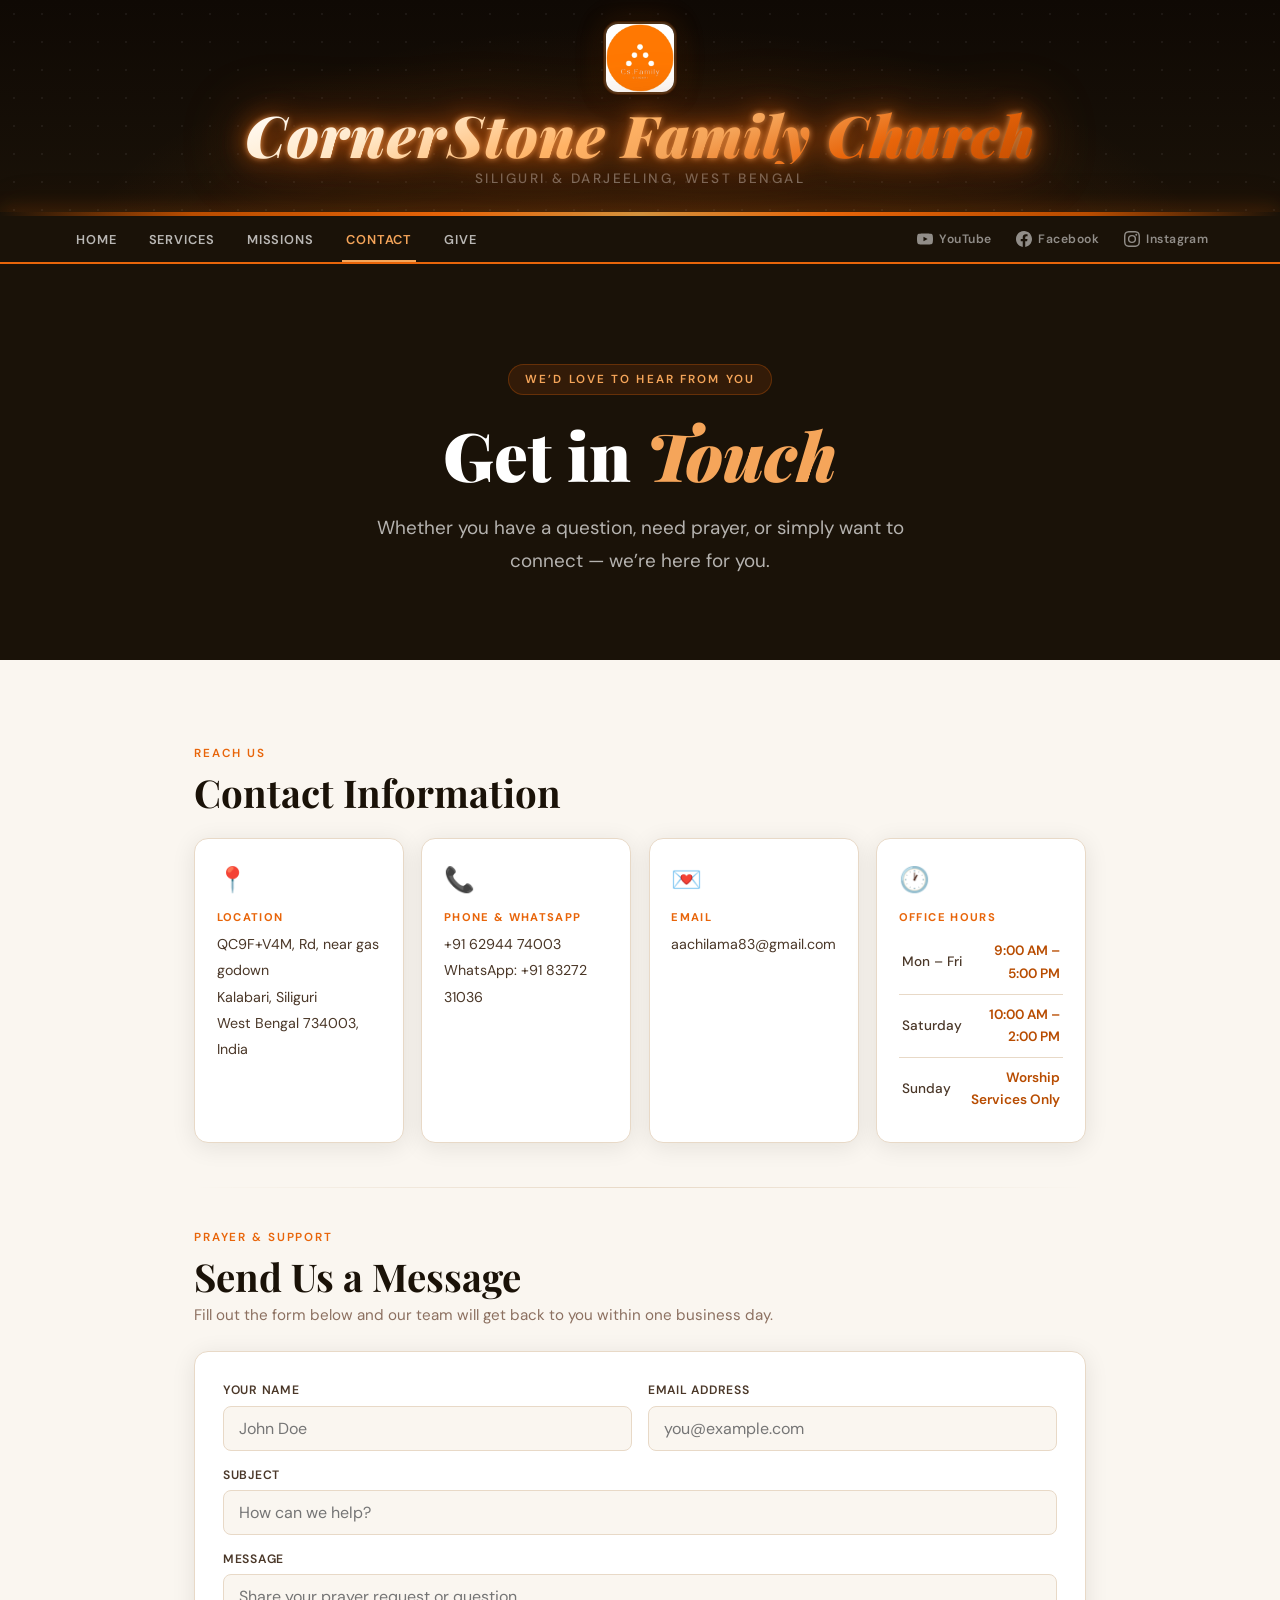
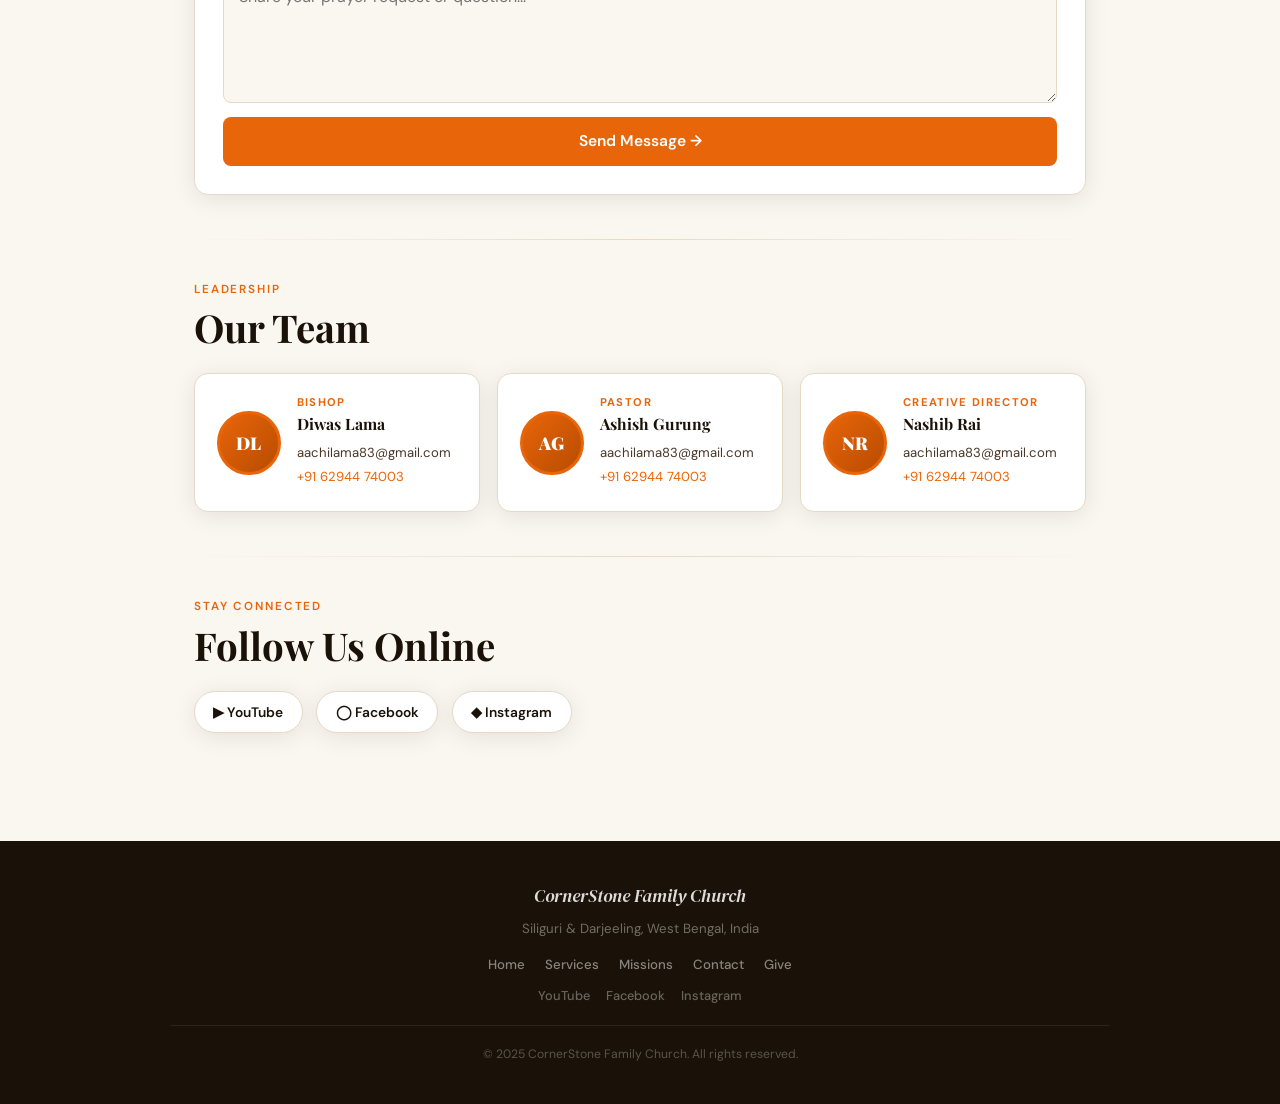
==== commit d8eb70b4: "Update homepage and fixed name" ====
--- a/contact.html
+++ b/contact.html
@@ -1,197 +1,205 @@
-<!DOCTYPE html>
-<html lang="en">
-<head>
-  <meta charset="UTF-8">
-  <meta name="viewport" content="width=device-width, initial-scale=1.0">
-  <title>Contact Us — CornerStone Family Church</title>
-  <link rel="stylesheet" href="styles.css">
-</head>
-<body>
-
-  <header class="site-header">
-    <div class="brand-wrap">
-      <img src="Corner_stone_church_logo.jpg" alt="cornerStone Family Logo" class="brand-logo">
-      <span class="brand-name">CornerStone Family Church</span>
-    </div>
-  </header>
-
-  <section class="hero hero-sub">
-    <div class="hero-bg"></div>
-    <div class="hero-pattern"></div>
-    <span class="hero-eyebrow">We'd Love to Hear from You</span>
-    <h2>Get in <em>Touch</em></h2>
-    <p>Whether you have a question, need prayer, or simply want to connect — we're here for you.</p>
-  </section>
-
-  <main>
-
-    <!-- CONTACT INFO -->
-    <section class="fade-up">
-      <div class="section-heading">
-        <span class="section-label">Reach Us</span>
-        <h2>Contact Information</h2>
-      </div>
-      <div class="info-grid" data-stagger>
-        <div class="info-card fade-up">
-          <span class="info-icon">📍</span>
-          <h3>Location</h3>
-          <p>QC9F+V4M, Rd, near gas godown<br>Kalabari, Siliguri<br>West Bengal 734003, India</p>
-        </div>
-        <div class="info-card fade-up">
-          <span class="info-icon">📞</span>
-          <h3>Phone &amp; WhatsApp</h3>
-          <p>
-            <a href="tel:+916294474003">+91 62944 74003</a><br>
-            WhatsApp: <a href="https://wa.me/918327231036">+91 83272 31036</a>
-          </p>
-        </div>
-        <div class="info-card fade-up">
-          <span class="info-icon">✉️</span>
-          <h3>Email</h3>
-          <p><a href="mailto:aachilama83@gmail.com">aachilama83@gmail.com</a></p>
-        </div>
-        <div class="info-card fade-up">
-          <span class="info-icon">🕐</span>
-          <h3>Office Hours</h3>
-          <table class="hours-table">
-            <tr><td>Mon – Fri</td><td>9:00 AM – 5:00 PM</td></tr>
-            <tr><td>Saturday</td><td>10:00 AM – 2:00 PM</td></tr>
-            <tr><td>Sunday</td><td>Worship Services Only</td></tr>
-          </table>
-        </div>
-      </div>
-    </section>
-
-    <div class="divider"></div>
-
-    <!-- MESSAGE FORM -->
-    <section class="fade-up" id="write">
-      <div class="section-heading">
-        <span class="section-label">Prayer &amp; Support</span>
-        <h2>Send Us a Message</h2>
-        <p>Fill out the form below and our team will get back to you within one business day.</p>
-      </div>
-      <div class="contact-form">
-        <form action="mailto:aachilama83@gmail.com" method="POST" enctype="text/plain">
-          <div class="form-row">
-            <div class="form-group">
-              <label for="name">Your Name</label>
-              <input type="text" id="name" name="name" placeholder="John Doe" required>
-            </div>
-            <div class="form-group">
-              <label for="email">Email Address</label>
-              <input type="email" id="email" name="email" placeholder="you@example.com" required>
-            </div>
-          </div>
-          <div class="form-group">
-            <label for="subject">Subject</label>
-            <input type="text" id="subject" name="subject" placeholder="How can we help?">
-          </div>
-          <div class="form-group">
-            <label for="message">Message</label>
-            <textarea id="message" name="message" rows="5" placeholder="Share your prayer request or question..." required></textarea>
-          </div>
-          <button type="submit" class="form-submit">Send Message →</button>
-        </form>
-      </div>
-    </section>
-
-    <div class="divider"></div>
-
-    <!-- LEADERSHIP -->
-    <section class="fade-up" id="leadership">
-      <div class="section-heading">
-        <span class="section-label">Leadership</span>
-        <h2>Our Team</h2>
-      </div>
-      <div class="leader-grid" data-stagger>
-        <article class="leader-card fade-up">
-          <div class="leader-avatar">DL</div>
-          <div class="leader-card-content">
-            <h3>Bishop</h3>
-            <span class="leader-name">Diwas Lama</span>
-            <p><a href="mailto:aachilama83@gmail.com">aachilama83@gmail.com</a></p>
-            <p><a href="tel:+916294474003">+91 62944 74003</a></p>
-          </div>
-        </article>
-        <article class="leader-card fade-up">
-          <div class="leader-avatar">AG</div>
-          <div class="leader-card-content">
-            <h3>Pastor</h3>
-            <span class="leader-name">Ashish Gurung</span>
-            <p><a href="mailto:aachilama83@gmail.com">aachilama83@gmail.com</a></p>
-            <p><a href="tel:+916294474003">+91 62944 74003</a></p>
-          </div>
-        </article>
-        <article class="leader-card fade-up">
-          <div class="leader-avatar">NR</div>
-          <div class="leader-card-content">
-            <h3>Creative Director</h3>
-            <span class="leader-name">Nashib Rai</span>
-            <p><a href="mailto:aachilama83@gmail.com">aachilama83@gmail.com</a></p>
-            <p><a href="tel:+916294474003">+91 62944 74003</a></p>
-          </div>
-        </article>
-      </div>
-    </section>
-
-    <div class="divider"></div>
-
-    <!-- SOCIAL -->
-    <section class="fade-up" id="social">
-      <div class="section-heading">
-        <span class="section-label">Stay Connected</span>
-        <h2>Follow Us Online</h2>
-      </div>
-      <div class="social-links">
-        <a href="https://www.youtube.com/@CORNERSTONEFAMILYSILIGURI" target="_blank" rel="noopener" class="social-link">
-          ▶ YouTube
-        </a>
-        <a href="https://www.facebook.com/profile.php?id=61554645342227" target="_blank" rel="noopener" class="social-link">
-          ⬡ Facebook
-        </a>
-        <a href="https://www.instagram.com/cornerstone_family_siliguri/" target="_blank" rel="noopener" class="social-link">
-          ◈ Instagram
-        </a>
-      </div>
-    </section>
-
-  </main>
-
-  <footer>
-    <div class="footer-inner">
-      <div class="footer-brand">cornerStone Family Church</div>
-      <p style="font-size:.83rem; margin:.35rem 0 0; color:rgba(255,255,255,.38);">Siliguri &amp; Darjeeling, West Bengal, India</p>
-      <div class="footer-links">
-        <a href="index.html">Home</a>
-        <a href="services.html">Services</a>
-        <a href="mission.html">Missions</a>
-        <a href="contact.html">Contact</a>
-        <a href="give.html">Give</a>
-      </div>
-      <div class="footer-social">
-        <a href="https://www.youtube.com/@CORNERSTONEFAMILYSILIGURI" target="_blank" rel="noopener">YouTube</a>
-        <a href="https://www.facebook.com/profile.php?id=61554645342227" target="_blank" rel="noopener">Facebook</a>
-        <a href="https://www.instagram.com/cornerstone_family_siliguri/" target="_blank" rel="noopener">Instagram</a>
-      </div>
-      <div class="footer-bottom">&copy; 2025 cornerStone Family Church. All rights reserved.</div>
-    </div>
-  </footer>
-
-  <script src="nav.js"></script>
-  <style>
-    /* Avatar initials for leaders (replaces broken placeholder images) */
-    .leader-avatar {
-      width: 66px; height: 66px;
-      border-radius: 50%;
-      background: linear-gradient(135deg, var(--brand), var(--brand-dark));
-      color: var(--white);
-      font-family: 'Playfair Display', serif;
-      font-weight: 900; font-size: 1.1rem;
-      display: flex; align-items: center; justify-content: center;
-      flex-shrink: 0;
-      border: 3px solid var(--brand);
-    }
-  </style>
-</body>
-</html>
+<!DOCTYPE html>
+<html lang="en">
+<head>
+  <meta charset="UTF-8">
+  <meta name="viewport" content="width=device-width, initial-scale=1.0">
+  <title>Contact Us &mdash; CornerStone Family Church</title>
+  <link rel="stylesheet" href="styles.css">
+</head>
+<body>
+
+  <header class="site-header">
+    <div class="header-inner">
+      <img src="corner_stone_church_logo.jpg" alt="CornerStone Family Logo" class="brand-logo">
+      <div class="brand-center">
+        <span class="brand-name">CornerStone Family Church</span>
+        <span class="brand-tagline">Siliguri &amp; Darjeeling, West Bengal</span>
+      </div>
+    </div>
+  </header>
+
+  <section class="hero hero-sub">
+    <div class="hero-bg"></div>
+    <div class="hero-pattern"></div>
+    <span class="hero-eyebrow">We&rsquo;d Love to Hear from You</span>
+    <h2>Get in <em>Touch</em></h2>
+    <p>Whether you have a question, need prayer, or simply want to connect &mdash; we&rsquo;re here for you.</p>
+  </section>
+
+  <main>
+
+    <!-- CONTACT INFO -->
+    <section class="fade-up">
+      <div class="section-heading">
+        <span class="section-label">Reach Us</span>
+        <h2>Contact Information</h2>
+      </div>
+      <div class="info-grid" data-stagger>
+        <div class="info-card fade-up">
+          <span class="info-icon">&#128205;</span>
+          <h3>Location</h3>
+          <p>QC9F+V4M, Rd, near gas godown<br>Kalabari, Siliguri<br>West Bengal 734003, India</p>
+        </div>
+        <div class="info-card fade-up">
+          <span class="info-icon">&#128222;</span>
+          <h3>Phone &amp; WhatsApp</h3>
+          <p>
+            <a href="tel:+916294474003">+91 62944 74003</a><br>
+            WhatsApp: <a href="https://wa.me/918327231036">+91 83272 31036</a>
+          </p>
+        </div>
+        <div class="info-card fade-up">
+          <span class="info-icon">&#128140;</span>
+          <h3>Email</h3>
+          <p id="email-display">aachilama83&#64;gmail&#46;com</p>
+        </div>
+        <div class="info-card fade-up">
+          <span class="info-icon">&#128336;</span>
+          <h3>Office Hours</h3>
+          <table class="hours-table">
+            <tr><td>Mon &ndash; Fri</td><td>9:00 AM &ndash; 5:00 PM</td></tr>
+            <tr><td>Saturday</td><td>10:00 AM &ndash; 2:00 PM</td></tr>
+            <tr><td>Sunday</td><td>Worship Services Only</td></tr>
+          </table>
+        </div>
+      </div>
+    </section>
+
+    <div class="divider"></div>
+
+    <!-- MESSAGE FORM -->
+    <section class="fade-up" id="write">
+      <div class="section-heading">
+        <span class="section-label">Prayer &amp; Support</span>
+        <h2>Send Us a Message</h2>
+        <p>Fill out the form below and our team will get back to you within one business day.</p>
+      </div>
+      <div class="contact-form">
+        <form id="contact-form">
+          <div class="form-row">
+            <div class="form-group">
+              <label for="fname">Your Name</label>
+              <input type="text" id="fname" name="name" placeholder="John Doe" required>
+            </div>
+            <div class="form-group">
+              <label for="femail">Email Address</label>
+              <input type="email" id="femail" name="email" placeholder="you@example.com" required>
+            </div>
+          </div>
+          <div class="form-group">
+            <label for="fsubject">Subject</label>
+            <input type="text" id="fsubject" name="subject" placeholder="How can we help?">
+          </div>
+          <div class="form-group">
+            <label for="fmessage">Message</label>
+            <textarea id="fmessage" name="message" rows="5" placeholder="Share your prayer request or question..." required></textarea>
+          </div>
+          <button type="submit" class="form-submit">Send Message &rarr;</button>
+        </form>
+      </div>
+    </section>
+
+    <div class="divider"></div>
+
+    <!-- LEADERSHIP -->
+    <section class="fade-up" id="leadership">
+      <div class="section-heading">
+        <span class="section-label">Leadership</span>
+        <h2>Our Team</h2>
+      </div>
+      <div class="leader-grid" data-stagger>
+        <article class="leader-card fade-up">
+          <div class="leader-avatar">DL</div>
+          <div class="leader-card-content">
+            <h3>Bishop</h3>
+            <span class="leader-name">Diwas Lama</span>
+            <p>aachilama83&#64;gmail&#46;com</p>
+            <p><a href="tel:+916294474003">+91 62944 74003</a></p>
+          </div>
+        </article>
+        <article class="leader-card fade-up">
+          <div class="leader-avatar">AG</div>
+          <div class="leader-card-content">
+            <h3>Pastor</h3>
+            <span class="leader-name">Ashish Gurung</span>
+            <p>aachilama83&#64;gmail&#46;com</p>
+            <p><a href="tel:+916294474003">+91 62944 74003</a></p>
+          </div>
+        </article>
+        <article class="leader-card fade-up">
+          <div class="leader-avatar">NR</div>
+          <div class="leader-card-content">
+            <h3>Creative Director</h3>
+            <span class="leader-name">Nashib Rai</span>
+            <p>aachilama83&#64;gmail&#46;com</p>
+            <p><a href="tel:+916294474003">+91 62944 74003</a></p>
+          </div>
+        </article>
+      </div>
+    </section>
+
+    <div class="divider"></div>
+
+    <!-- SOCIAL -->
+    <section class="fade-up" id="social">
+      <div class="section-heading">
+        <span class="section-label">Stay Connected</span>
+        <h2>Follow Us Online</h2>
+      </div>
+      <div class="social-links">
+        <a href="https://www.youtube.com/@CORNERSTONEFAMILYSILIGURI" target="_blank" rel="noopener" class="social-link">&#9654; YouTube</a>
+        <a href="https://www.facebook.com/profile.php?id=61554645342227" target="_blank" rel="noopener" class="social-link">&#9711; Facebook</a>
+        <a href="https://www.instagram.com/cornerstone_family_siliguri/" target="_blank" rel="noopener" class="social-link">&#9670; Instagram</a>
+      </div>
+    </section>
+
+  </main>
+
+  <footer>
+    <div class="footer-inner">
+      <div class="footer-brand">CornerStone Family Church</div>
+      <p style="font-size:.83rem;margin:.35rem 0 0;color:rgba(255,255,255,.38);">Siliguri &amp; Darjeeling, West Bengal, India</p>
+      <div class="footer-links">
+        <a href="index.html">Home</a>
+        <a href="services.html">Services</a>
+        <a href="mission.html">Missions</a>
+        <a href="contact.html">Contact</a>
+        <a href="give.html">Give</a>
+      </div>
+      <div class="footer-social">
+        <a href="https://www.youtube.com/@CORNERSTONEFAMILYSILIGURI" target="_blank" rel="noopener">YouTube</a>
+        <a href="https://www.facebook.com/profile.php?id=61554645342227" target="_blank" rel="noopener">Facebook</a>
+        <a href="https://www.instagram.com/cornerstone_family_siliguri/" target="_blank" rel="noopener">Instagram</a>
+      </div>
+      <div class="footer-bottom">&copy; 2025 CornerStone Family Church. All rights reserved.</div>
+    </div>
+  </footer>
+
+  <script src="nav.js"></script>
+  <script>
+    // Build mailto link in JS so Cloudflare email obfuscation cannot mangle it
+    (function() {
+      var u = 'aachilama83', d = 'gmail.com';
+      var addr = u + '@' + d;
+      // Make email in info card a real link
+      var el = document.getElementById('email-display');
+      if (el) { el.innerHTML = '<a href="mailto:' + addr + '">' + addr + '</a>'; }
+      // Wire up form submit
+      var form = document.getElementById('contact-form');
+      if (form) {
+        form.addEventListener('submit', function(e) {
+          e.preventDefault();
+          var name    = document.getElementById('fname').value;
+          var subject = document.getElementById('fsubject').value || 'Message from website';
+          var message = document.getElementById('fmessage').value;
+          var body    = 'Name: ' + name + '\n\n' + message;
+          window.location.href = 'mailto:' + addr
+            + '?subject=' + encodeURIComponent(subject)
+            + '&body='    + encodeURIComponent(body);
+        });
+      }
+    })();
+  </script>
+
+</body>
+</html>
--- a/styles.css
+++ b/styles.css
@@ -1,694 +1,804 @@
-@import url('https://fonts.googleapis.com/css2?family=Playfair+Display:ital,wght@0,700;0,900;1,700&family=DM+Sans:wght@300;400;500;600&family=DM+Serif+Display:ital@0;1&display=swap');
-
-*, *::before, *::after { box-sizing: border-box; margin: 0; padding: 0; }
-
-:root {
-  --brand:        #e8650a;
-  --brand-dark:   #b84c00;
-  --brand-light:  #fdf0e3;
-  --brand-mid:    #f5a55a;
-  --gold:         #d4933e;
-  --ink:          #1a1208;
-  --ink-soft:     #4a3728;
-  --ink-faint:    #8c7060;
-  --paper:        #faf6f0;
-  --paper-warm:   #f5ede0;
-  --white:        #ffffff;
-  --card-border:  #e8d9c7;
-  --radius:       14px;
-  --radius-sm:    8px;
-  --shadow:       0 4px 24px rgba(26,18,8,.09);
-  --shadow-lg:    0 16px 48px rgba(26,18,8,.15);
-  --transition:   0.25s cubic-bezier(0.4,0,0.2,1);
-  /* nav height — used to offset anchors if needed */
-  --nav-h:        46px;
-}
-
-html { scroll-behavior: smooth; font-size: 16px; -webkit-text-size-adjust: 100%; }
-
-body {
-  font-family: 'DM Sans', sans-serif;
-  background: var(--paper);
-  color: var(--ink);
-  line-height: 1.65;
-  overflow-x: hidden;
-  -webkit-font-smoothing: antialiased;
-}
-
-::-webkit-scrollbar { width: 5px; }
-::-webkit-scrollbar-track { background: var(--paper-warm); }
-::-webkit-scrollbar-thumb { background: var(--brand-mid); border-radius: 99px; }
-
-/* ── TYPOGRAPHY ── */
-h1,h2,h3,h4 { font-family: 'Playfair Display', Georgia, serif; line-height: 1.18; color: var(--ink); }
-h2 { font-size: clamp(1.45rem, 3.5vw, 2.4rem); font-weight: 700; }
-h3 { font-size: clamp(1rem, 2vw, 1.32rem); font-weight: 700; }
-p  { font-size: 0.97rem; color: var(--ink-soft); line-height: 1.75; }
-a  { color: var(--brand); text-decoration: none; transition: color var(--transition); }
-a:hover { color: var(--brand-dark); }
-strong { color: var(--ink); }
-
-/* ── HEADER ── */
-.site-header {
-  background: var(--ink);
-  padding: 0 1.75rem;
-  display: flex;
-  align-items: center;
-  justify-content: space-between;
-  min-height: 66px;
-  position: relative;
-}
-.site-header::after {
-  content: '';
-  position: absolute;
-  bottom: 0; left: 0; right: 0; height: 3px;
-  background: linear-gradient(90deg, var(--brand), var(--gold), var(--brand-mid));
-}
-.brand-wrap { display: flex; align-items: center; gap: 0.8rem; min-width: 0; }
-.brand-logo {
-  height: 44px; width: auto; flex-shrink: 0;
-  border-radius: 9px;
-  border: 2px solid rgba(255,255,255,.15);
-  object-fit: contain;
-}
-.brand-name {
-  font-family: 'DM Serif Display', Georgia, serif;
-  font-size: clamp(0.88rem, 2vw, 1.3rem);
-  color: var(--white);
-  font-style: italic;
-  letter-spacing: 0.01em;
-  white-space: nowrap;
-  overflow: hidden;
-  text-overflow: ellipsis;
-}
-
-/* ── NAV ── */
-.site-nav {
-  position: sticky; top: 0; z-index: 1000;
-  background: var(--ink);
-  border-bottom: 2px solid var(--brand);
-}
-/* inner wrapper: links left/center, socials right */
-.nav-inner {
-  display: flex;
-  align-items: stretch;
-  justify-content: space-between;
-  max-width: 1200px;
-  margin: 0 auto;
-  padding: 0 1.25rem;
-  position: relative;
-}
-.nav-links {
-  list-style: none;
-  display: flex;
-  flex-wrap: nowrap;
-  align-items: stretch;
-  gap: 0;
-  margin: 0; padding: 0;
-}
-.nav-links li a {
-  display: flex; align-items: center;
-  padding: 0 1rem;
-  height: var(--nav-h);
-  color: rgba(255,255,255,.7);
-  font-weight: 600;
-  font-size: 0.8rem;
-  letter-spacing: 0.07em;
-  text-transform: uppercase;
-  transition: color var(--transition);
-  position: relative;
-  white-space: nowrap;
-}
-.nav-links li a::after {
-  content: '';
-  position: absolute;
-  bottom: 0; left: 50%; right: 50%; height: 2px;
-  background: var(--brand);
-  transition: left var(--transition), right var(--transition);
-}
-.nav-links li a:hover { color: var(--white); }
-.nav-links li a:hover::after,
-.nav-links li a.active::after { left: 12%; right: 12%; }
-.nav-links li a.active { color: var(--brand-mid); }
-.nav-links li a.active::after { background: var(--brand-mid); }
-
-/* Social icons in nav */
-.nav-socials {
-  display: flex; align-items: center; gap: 0.1rem;
-  flex-shrink: 0;
-}
-.nav-social-link {
-  display: flex; align-items: center; gap: 0.38rem;
-  padding: 0 0.72rem;
-  height: var(--nav-h);
-  color: rgba(255,255,255,.52);
-  font-size: 0.76rem; font-weight: 600;
-  letter-spacing: 0.04em;
-  transition: color var(--transition), background var(--transition);
-  white-space: nowrap;
-}
-.nav-social-link svg { flex-shrink: 0; }
-.nav-social-link:hover { color: var(--brand-mid); background: rgba(255,255,255,.05); }
-.nav-social-label { /* shown on wider screens */ }
-
-/* Hamburger */
-.nav-toggle {
-  display: none;
-  background: none; border: none; cursor: pointer;
-  padding: 0.75rem 0.5rem;
-  align-items: center; justify-content: center;
-  flex-direction: column; gap: 5px;
-  flex-shrink: 0;
-}
-.nav-toggle span {
-  display: block; width: 22px; height: 2px;
-  background: var(--white);
-  transition: transform .3s, opacity .3s;
-}
-
-/* ── HERO ── */
-.hero {
-  position: relative;
-  min-height: 78vh;
-  display: flex; flex-direction: column;
-  align-items: center; justify-content: center;
-  text-align: center;
-  padding: 5rem 1.5rem 4rem;
-  overflow: hidden;
-  background: var(--ink);
-}
-.hero-bg {
-  position: absolute; inset: 0;
-  background:
-    radial-gradient(ellipse at 28% 62%, rgba(232,101,10,.32) 0%, transparent 60%),
-    radial-gradient(ellipse at 78% 22%, rgba(212,147,62,.22) 0%, transparent 55%),
-    linear-gradient(160deg, #2a1a0a 0%, #1a1208 55%, #0e0804 100%);
-}
-.hero-pattern {
-  position: absolute; inset: 0; opacity: .06;
-  background-image: radial-gradient(circle, rgba(255,255,255,.7) 1px, transparent 1px);
-  background-size: 34px 34px;
-}
-.hero > * { position: relative; z-index: 1; }
-
-.hero-eyebrow {
-  display: inline-block;
-  font-size: 0.73rem; font-weight: 600;
-  letter-spacing: 0.18em; text-transform: uppercase;
-  color: var(--brand-mid);
-  background: rgba(232,101,10,.12);
-  border: 1px solid rgba(232,101,10,.28);
-  padding: 0.3rem 1rem; border-radius: 99px;
-  margin-bottom: 1.4rem;
-  animation: fadeUp 0.7s ease both;
-}
-.hero h2 {
-  font-size: clamp(1.9rem, 6vw, 4.2rem);
-  font-weight: 900; color: var(--white);
-  max-width: 780px; margin: 0 auto; line-height: 1.1;
-  animation: fadeUp 0.8s 0.1s ease both;
-}
-.hero h2 em { font-style: italic; color: var(--brand-mid); }
-.hero p {
-  font-size: clamp(0.95rem, 2vw, 1.18rem);
-  color: rgba(255,255,255,.68);
-  max-width: 560px; margin: 1.2rem auto 0;
-  animation: fadeUp 0.8s 0.2s ease both;
-}
-.hero-cta {
-  display: flex; gap: 0.9rem; flex-wrap: wrap;
-  justify-content: center; margin-top: 2rem;
-  animation: fadeUp 0.8s 0.3s ease both;
-}
-.hero-sub { min-height: 44vh; }
-
-/* ── BUTTONS ── */
-.btn {
-  display: inline-flex; align-items: center; justify-content: center;
-  font-family: 'DM Sans', sans-serif;
-  font-weight: 600; font-size: 0.88rem;
-  letter-spacing: 0.03em;
-  padding: 0.8rem 1.6rem;
-  border-radius: 99px; cursor: pointer;
-  transition: transform var(--transition), box-shadow var(--transition), background var(--transition), color var(--transition);
-  text-decoration: none; border: none;
-  touch-action: manipulation;
-  -webkit-tap-highlight-color: transparent;
-}
-.btn:hover { text-decoration: none; transform: translateY(-2px); }
-
-.btn-primary, .hero-cta a:not(.btn-outline) {
-  display: inline-flex; align-items: center; justify-content: center;
-  font-family: 'DM Sans', sans-serif;
-  font-weight: 600; font-size: 0.88rem; letter-spacing: 0.03em;
-  padding: 0.8rem 1.6rem; border-radius: 99px; cursor: pointer;
-  background: var(--brand); color: var(--white);
-  box-shadow: 0 4px 18px rgba(232,101,10,.38);
-  transition: transform var(--transition), box-shadow var(--transition), background var(--transition);
-  text-decoration: none; border: none;
-  touch-action: manipulation; -webkit-tap-highlight-color: transparent;
-}
-.btn-primary:hover, .hero-cta a:not(.btn-outline):hover {
-  background: var(--brand-dark); transform: translateY(-2px);
-  box-shadow: 0 8px 24px rgba(232,101,10,.42); color: var(--white);
-}
-
-.btn-outline, .hero-cta a.secondary {
-  display: inline-flex; align-items: center; justify-content: center;
-  font-family: 'DM Sans', sans-serif;
-  font-weight: 600; font-size: 0.88rem; letter-spacing: 0.03em;
-  padding: 0.8rem 1.6rem; border-radius: 99px; cursor: pointer;
-  background: transparent; color: var(--white);
-  border: 2px solid rgba(255,255,255,.4);
-  transition: transform var(--transition), background var(--transition), border-color var(--transition);
-  text-decoration: none;
-  touch-action: manipulation; -webkit-tap-highlight-color: transparent;
-}
-.btn-outline:hover, .hero-cta a.secondary:hover {
-  background: rgba(255,255,255,.1); border-color: rgba(255,255,255,.75);
-  transform: translateY(-2px); color: var(--white);
-}
-
-.btn-ghost {
-  background: transparent; color: var(--brand-dark);
-  border: 2px solid var(--brand);
-}
-.btn-ghost:hover { background: var(--brand-light); }
-
-/* ── LAYOUT ── */
-main { max-width: 940px; margin: 0 auto; padding: 2.5rem 1.5rem 4rem; }
-section { margin-bottom: 2.75rem; }
-
-/* ── BANNERS ── */
-.intro-banner {
-  background: linear-gradient(135deg, #fff9f2, #fdf0e0);
-  border: 1px solid var(--card-border);
-  border-left: 4px solid var(--brand);
-  padding: 1.6rem 1.75rem;
-  border-radius: var(--radius);
-  box-shadow: var(--shadow);
-}
-.intro-banner h3 { color: var(--brand-dark); margin-bottom: 0.4rem; }
-
-.cta-banner {
-  display: flex; align-items: center; justify-content: space-between;
-  gap: 1.5rem; flex-wrap: wrap;
-  background: linear-gradient(135deg, #fff9f2, #fdf0e0);
-  border: 1px solid var(--card-border);
-  border-left: 4px solid var(--brand);
-  padding: 1.75rem 2rem;
-  border-radius: var(--radius);
-  box-shadow: var(--shadow);
-}
-.cta-banner-text h3 { color: var(--brand-dark); margin-bottom: 0.3rem; }
-.cta-banner-text p { max-width: 440px; }
-.cta-banner-actions { display: flex; gap: 0.75rem; flex-wrap: wrap; flex-shrink: 0; }
-
-/* ── LABELS / HEADINGS ── */
-.section-label {
-  font-size: 0.73rem; font-weight: 600;
-  letter-spacing: 0.16em; text-transform: uppercase;
-  color: var(--brand); display: block; margin-bottom: 0.4rem;
-}
-.section-heading { margin-bottom: 1.4rem; }
-.section-heading h2 { margin-bottom: 0.2rem; }
-.section-heading p { color: var(--ink-faint); font-size: 0.95rem; }
-
-/* ── CARDS ── */
-.section-cards {
-  display: grid;
-  grid-template-columns: repeat(auto-fit, minmax(210px, 1fr));
-  gap: 1.1rem; margin-top: 1.1rem;
-}
-.section-card {
-  background: var(--white);
-  border: 1px solid var(--card-border);
-  border-radius: var(--radius);
-  padding: 1.35rem 1.4rem;
-  box-shadow: var(--shadow);
-  transition: transform var(--transition), box-shadow var(--transition);
-}
-.section-card:hover { transform: translateY(-4px); box-shadow: var(--shadow-lg); }
-.section-card h3 { color: var(--brand-dark); margin-bottom: 0.45rem; font-size: 1.02rem; }
-.section-card p { font-size: 0.91rem; }
-.section-card .card-icon { font-size: 1.75rem; margin-bottom: 0.6rem; display: block; }
-.section-card .card-action {
-  display: inline-block; margin-top: 0.9rem;
-  font-size: 0.83rem; font-weight: 600; color: var(--brand);
-  border-bottom: 1px solid var(--brand-mid); padding-bottom: 1px;
-  transition: color var(--transition);
-}
-.section-card .card-action:hover { color: var(--brand-dark); }
-
-.section-action { margin-top: 1.25rem; }
-.section-action a {
-  display: inline-flex; align-items: center; justify-content: center;
-  background: var(--brand); color: var(--white);
-  font-family: 'DM Sans', sans-serif; font-weight: 600;
-  font-size: 0.88rem; padding: 0.76rem 1.5rem;
-  border-radius: 99px; text-decoration: none;
-  box-shadow: 0 4px 14px rgba(232,101,10,.28);
-  transition: background var(--transition), transform var(--transition), box-shadow var(--transition);
-  touch-action: manipulation; -webkit-tap-highlight-color: transparent;
-}
-.section-action a:hover {
-  background: var(--brand-dark); transform: translateY(-2px);
-  box-shadow: 0 8px 22px rgba(232,101,10,.35);
-}
-
-/* ── DIVIDER ── */
-.divider {
-  height: 1px;
-  background: linear-gradient(90deg, transparent, var(--card-border), transparent);
-  margin: 0.25rem 0 2.5rem;
-}
-
-/* ── MISSION CARDS ── */
-.mission-card {
-  background: var(--white);
-  border: 1px solid var(--card-border);
-  border-left: 5px solid var(--brand);
-  border-radius: var(--radius);
-  padding: 1.7rem 1.75rem;
-  margin-bottom: 1.1rem;
-  box-shadow: var(--shadow);
-  transition: transform var(--transition), box-shadow var(--transition);
-}
-.mission-card:hover { transform: translateY(-3px); box-shadow: var(--shadow-lg); }
-.mission-card h2 { font-size: 1.28rem; color: var(--ink); margin-bottom: 0.3rem; }
-.mission-date {
-  font-size: 0.76rem; color: var(--brand); font-weight: 600;
-  letter-spacing: 0.07em; text-transform: uppercase; margin-bottom: 0.6rem;
-}
-.mission-stats { display: flex; gap: 1rem; margin-top: 1rem; flex-wrap: wrap; }
-.mission-stat {
-  text-align: center;
-  background: var(--brand-light);
-  border-radius: var(--radius-sm);
-  padding: 0.65rem 1.1rem; min-width: 85px;
-}
-.stat-num {
-  display: block; font-size: 1.5rem;
-  font-family: 'Playfair Display', serif; font-weight: 900;
-  color: var(--brand-dark); line-height: 1;
-}
-.stat-label {
-  display: block; font-size: 0.68rem; font-weight: 600;
-  letter-spacing: 0.08em; text-transform: uppercase;
-  color: var(--ink-faint); margin-top: 0.2rem;
-}
-
-/* ── LEADER GRID ── */
-.leader-grid {
-  display: grid;
-  grid-template-columns: repeat(auto-fit, minmax(235px, 1fr));
-  gap: 1.1rem; margin-top: 1.1rem;
-}
-.leader-card {
-  background: var(--white);
-  border: 1px solid var(--card-border);
-  border-radius: var(--radius);
-  padding: 1.35rem;
-  box-shadow: var(--shadow);
-  display: flex; align-items: center; gap: 1rem;
-  transition: transform var(--transition), box-shadow var(--transition);
-}
-.leader-card:hover { transform: translateY(-3px); box-shadow: var(--shadow-lg); }
-.leader-card img {
-  width: 64px; height: 64px; border-radius: 50%;
-  object-fit: cover; border: 3px solid var(--brand); flex-shrink: 0;
-}
-.leader-card-content h3 {
-  font-size: 0.7rem; text-transform: uppercase;
-  letter-spacing: 0.12em; color: var(--brand);
-  margin-bottom: 0.12rem;
-  font-family: 'DM Sans', sans-serif; font-weight: 700;
-}
-.leader-name {
-  font-size: 0.98rem; color: var(--ink);
-  font-family: 'Playfair Display', serif; font-weight: 700;
-  display: block; margin-bottom: 0.32rem;
-}
-.leader-card-content p { font-size: 0.82rem; margin: 0.07rem 0; color: var(--ink-soft); }
-.leader-card-content a { color: var(--brand); }
-
-/* Avatar initials */
-.leader-avatar {
-  width: 64px; height: 64px; border-radius: 50%;
-  background: linear-gradient(135deg, var(--brand), var(--brand-dark));
-  color: var(--white);
-  font-family: 'Playfair Display', serif; font-weight: 900; font-size: 1.1rem;
-  display: flex; align-items: center; justify-content: center;
-  flex-shrink: 0; border: 3px solid var(--brand);
-}
-
-/* ── VIDEO ── */
-.video-container {
-  position: relative; padding-bottom: 56.25%; height: 0;
-  overflow: hidden; border-radius: var(--radius);
-  box-shadow: var(--shadow-lg); margin: 1.1rem 0;
-}
-.video-container iframe {
-  position: absolute; top: 0; left: 0; width: 100%; height: 100%; border: 0;
-}
-
-/* ── CONTACT FORM ── */
-.contact-form {
-  background: var(--white); border: 1px solid var(--card-border);
-  border-radius: var(--radius); padding: 1.75rem; box-shadow: var(--shadow);
-}
-.form-row { display: grid; grid-template-columns: 1fr 1fr; gap: 1rem; }
-.form-group { display: flex; flex-direction: column; gap: 0.32rem; margin-bottom: 0.85rem; }
-.form-group label {
-  font-size: 0.76rem; font-weight: 600;
-  letter-spacing: 0.06em; text-transform: uppercase; color: var(--ink-soft);
-}
-.form-group input,
-.form-group textarea {
-  padding: 0.7rem 0.95rem;
-  border: 1.5px solid var(--card-border);
-  border-radius: var(--radius-sm);
-  font-family: 'DM Sans', sans-serif; font-size: 1rem;
-  color: var(--ink); background: var(--paper);
-  transition: border-color var(--transition), box-shadow var(--transition);
-  outline: none; width: 100%;
-  /* Prevent iOS zoom on focus (font-size >= 16px) */
-  font-size: max(1rem, 16px);
-}
-.form-group input:focus,
-.form-group textarea:focus {
-  border-color: var(--brand); box-shadow: 0 0 0 3px rgba(232,101,10,.1);
-}
-.form-group textarea { resize: vertical; min-height: 115px; }
-.form-submit {
-  width: 100%; padding: 0.9rem;
-  background: var(--brand); color: var(--white);
-  font-family: 'DM Sans', sans-serif; font-weight: 600; font-size: 0.97rem;
-  border: none; border-radius: var(--radius-sm); cursor: pointer;
-  transition: background var(--transition), transform var(--transition);
-  touch-action: manipulation; -webkit-tap-highlight-color: transparent;
-}
-.form-submit:hover { background: var(--brand-dark); transform: translateY(-1px); }
-
-/* ── INFO CARDS ── */
-.info-grid {
-  display: grid; grid-template-columns: repeat(auto-fit, minmax(200px, 1fr));
-  gap: 1.1rem; margin-top: 1.1rem;
-}
-.info-card {
-  background: var(--white); border: 1px solid var(--card-border);
-  border-radius: var(--radius); padding: 1.35rem; box-shadow: var(--shadow);
-}
-.info-card .info-icon { font-size: 1.55rem; margin-bottom: 0.6rem; display: block; }
-.info-card h3 {
-  font-size: 0.7rem; text-transform: uppercase; letter-spacing: 0.12em;
-  color: var(--brand); margin-bottom: 0.42rem;
-  font-family: 'DM Sans', sans-serif; font-weight: 700;
-}
-.info-card p, .info-card a { font-size: 0.89rem; color: var(--ink-soft); line-height: 1.85; }
-.info-card a:hover { color: var(--brand-dark); }
-
-/* ── HOURS TABLE ── */
-.hours-table { width: 100%; border-collapse: collapse; margin-top: 0.45rem; }
-.hours-table tr:not(:last-child) td { border-bottom: 1px solid var(--card-border); }
-.hours-table td { padding: 0.55rem 0.2rem; font-size: 0.85rem; }
-.hours-table td:first-child { color: var(--ink-soft); font-weight: 500; }
-.hours-table td:last-child { color: var(--brand-dark); font-weight: 600; text-align: right; }
-
-/* ── SOCIAL LINKS (contact page) ── */
-.social-links { display: flex; gap: 0.85rem; flex-wrap: wrap; margin-top: 1rem; }
-.social-link {
-  display: flex; align-items: center; gap: 0.5rem;
-  background: var(--white); border: 1px solid var(--card-border);
-  border-radius: 99px; padding: 0.56rem 1.15rem;
-  font-weight: 600; font-size: 0.86rem; color: var(--ink);
-  box-shadow: var(--shadow);
-  transition: transform var(--transition), box-shadow var(--transition), background var(--transition);
-  touch-action: manipulation;
-}
-.social-link:hover {
-  transform: translateY(-2px); box-shadow: var(--shadow-lg);
-  background: var(--brand-light); color: var(--brand-dark);
-}
-
-/* ── GIVE CARDS ── */
-.give-grid {
-  display: grid; grid-template-columns: repeat(auto-fit, minmax(215px, 1fr));
-  gap: 1.1rem; margin-top: 1.1rem;
-}
-.give-card {
-  background: var(--white); border: 1px solid var(--card-border);
-  border-radius: var(--radius); padding: 1.7rem 1.4rem; text-align: center;
-  box-shadow: var(--shadow);
-  transition: transform var(--transition), box-shadow var(--transition);
-}
-.give-card:hover { transform: translateY(-4px); box-shadow: var(--shadow-lg); }
-.give-card .give-icon { font-size: 2.1rem; margin-bottom: 0.85rem; display: block; }
-.give-card h3 { color: var(--ink); margin-bottom: 0.42rem; font-size: 1.07rem; }
-.give-card p { font-size: 0.89rem; color: var(--ink-soft); margin-bottom: 1.15rem; }
-.give-card.give-highlight {
-  background: linear-gradient(145deg, var(--brand), var(--brand-dark));
-  border-color: transparent;
-}
-.give-card.give-highlight h3,
-.give-card.give-highlight p { color: rgba(255,255,255,.92); }
-.give-card.give-highlight .section-action a {
-  background: var(--white); color: var(--brand-dark);
-  box-shadow: 0 4px 14px rgba(0,0,0,.15);
-}
-.give-card.give-highlight .section-action a:hover { background: var(--brand-light); }
-
-/* ── FOOTER ── */
-footer {
-  background: var(--ink); color: rgba(255,255,255,.45);
-  padding: 2.5rem 1.5rem; text-align: center;
-}
-.footer-inner { max-width: 940px; margin: 0 auto; }
-.footer-brand {
-  font-family: 'DM Serif Display', serif;
-  font-size: 1.12rem; font-style: italic;
-  color: rgba(255,255,255,.85); margin-bottom: 0.3rem;
-}
-.footer-links {
-  display: flex; gap: 1.25rem; justify-content: center;
-  flex-wrap: wrap; margin: 0.9rem 0 0.55rem;
-}
-.footer-links a {
-  color: rgba(255,255,255,.48); font-size: 0.83rem; font-weight: 500;
-  transition: color var(--transition);
-}
-.footer-links a:hover { color: var(--brand-mid); }
-.footer-social { display: flex; gap: 1rem; justify-content: center; margin-bottom: 0.4rem; }
-.footer-social a {
-  color: rgba(255,255,255,.35); font-size: 0.8rem; font-weight: 500;
-  transition: color var(--transition);
-}
-.footer-social a:hover { color: var(--brand-mid); }
-.footer-bottom {
-  font-size: 0.76rem; margin-top: 1.2rem;
-  border-top: 1px solid rgba(255,255,255,.08);
-  padding-top: 1.1rem; color: rgba(255,255,255,.28);
-}
-
-/* ── ANIMATIONS ── */
-@keyframes fadeUp {
-  from { opacity: 0; transform: translateY(20px); }
-  to   { opacity: 1; transform: translateY(0); }
-}
-.fade-up { opacity: 0; transform: translateY(22px); transition: opacity 0.55s ease, transform 0.55s ease; }
-.fade-up.visible { opacity: 1; transform: translateY(0); }
-
-/* ── RESPONSIVE: TABLET (≤ 900px) ── */
-@media (max-width: 900px) {
-  /* hide text labels on social icons to save space */
-  .nav-social-link span { display: none; }
-  .nav-social-link { padding: 0 0.6rem; }
-}
-
-/* ── RESPONSIVE: MOBILE (≤ 768px) ── */
-@media (max-width: 768px) {
-  :root { --nav-h: 44px; }
-
-  /* Header */
-  .site-header { padding: 0 1rem; min-height: 60px; }
-  .brand-logo { height: 38px; }
-
-  /* Nav: stack links vertically, show hamburger */
-  .nav-inner { flex-wrap: wrap; padding: 0 0.75rem; }
-  .nav-toggle { display: flex; order: 1; }
-  .nav-socials { order: 2; margin-left: auto; }
-  .nav-social-link span { display: none; }
-  .nav-social-link { padding: 0 0.55rem; }
-
-  .nav-links {
-    display: none;
-    flex-direction: column;
-    width: 100%;
-    order: 3;
-    border-top: 1px solid rgba(255,255,255,.08);
-    padding-bottom: 0.5rem;
-  }
-  .nav-links.open { display: flex; }
-  .nav-links li a {
-    height: auto;
-    padding: 0.75rem 1rem;
-    border-bottom: 1px solid rgba(255,255,255,.06);
-    font-size: 0.85rem;
-  }
-  .nav-links li a::after { display: none; }
-
-  /* Hero */
-  .hero { min-height: 58vh; padding: 3.5rem 1.15rem 3rem; }
-  .hero-sub { min-height: 38vh; padding: 3rem 1.15rem 2.5rem; }
-  .hero-cta { flex-direction: column; align-items: stretch; }
-  .hero-cta a { text-align: center; }
-
-  /* Layout */
-  main { padding: 1.75rem 1rem 3rem; }
-
-  /* Cards: 1 column on very small screens is handled by minmax, but force it */
-  .section-cards { grid-template-columns: 1fr 1fr; }
-
-  /* Forms */
-  .form-row { grid-template-columns: 1fr; }
-  .contact-form { padding: 1.25rem; }
-
-  /* CTA banner */
-  .cta-banner { flex-direction: column; padding: 1.4rem 1.25rem; }
-  .cta-banner-actions { width: 100%; }
-  .cta-banner-actions .btn,
-  .cta-banner-actions .btn-primary,
-  .cta-banner-actions .btn-ghost { flex: 1; text-align: center; justify-content: center; }
-
-  /* Mission */
-  .mission-card { padding: 1.2rem 1.1rem; }
-
-  /* Footer */
-  .footer-links { gap: 0.9rem; }
-}
-
-/* ── RESPONSIVE: SMALL MOBILE (≤ 480px) ── */
-@media (max-width: 480px) {
-  .section-cards { grid-template-columns: 1fr; }
-  .give-grid { grid-template-columns: 1fr; }
-  .leader-grid { grid-template-columns: 1fr; }
-  .info-grid { grid-template-columns: 1fr; }
-  .mission-stats { gap: 0.55rem; }
-  .social-links { flex-direction: column; }
-  .hero-cta a { width: 100%; }
-  .intro-banner { padding: 1.25rem 1.1rem; }
-  main { padding: 1.5rem 0.9rem 2.5rem; }
-}
-
-/* ── TOUCH IMPROVEMENTS ── */
-@media (hover: none) {
-  /* Remove hover transforms on touch devices — they stick */
-  .section-card:hover,
-  .leader-card:hover,
-  .mission-card:hover,
-  .give-card:hover { transform: none; box-shadow: var(--shadow); }
-  .btn-primary:hover, .hero-cta a:not(.btn-outline):hover,
-  .btn-outline:hover, .hero-cta a.secondary:hover,
-  .btn-ghost:hover,
-  .section-action a:hover { transform: none; }
+@import url('https://fonts.googleapis.com/css2?family=Playfair+Display:ital,wght@0,700;0,900;1,700&family=DM+Sans:wght@300;400;500;600&family=DM+Serif+Display:ital@0;1&display=swap');
+
+*, *::before, *::after { box-sizing: border-box; margin: 0; padding: 0; }
+
+:root {
+  --brand:        #e8650a;
+  --brand-dark:   #b84c00;
+  --brand-light:  #fdf0e3;
+  --brand-mid:    #f5a55a;
+  --gold:         #d4933e;
+  --ink:          #1a1208;
+  --ink-soft:     #4a3728;
+  --ink-faint:    #8c7060;
+  --paper:        #faf6f0;
+  --paper-warm:   #f5ede0;
+  --white:        #ffffff;
+  --card-border:  #e8d9c7;
+  --radius:       14px;
+  --radius-sm:    8px;
+  --shadow:       0 4px 24px rgba(26,18,8,.09);
+  --shadow-lg:    0 16px 48px rgba(26,18,8,.15);
+  --transition:   0.25s cubic-bezier(0.4,0,0.2,1);
+  /* nav height — used to offset anchors if needed */
+  --nav-h:        46px;
+}
+
+html { scroll-behavior: smooth; font-size: 16px; -webkit-text-size-adjust: 100%; }
+
+body {
+  font-family: 'DM Sans', sans-serif;
+  background: var(--paper);
+  color: var(--ink);
+  line-height: 1.65;
+  overflow-x: hidden;
+  -webkit-font-smoothing: antialiased;
+}
+
+::-webkit-scrollbar { width: 5px; }
+::-webkit-scrollbar-track { background: var(--paper-warm); }
+::-webkit-scrollbar-thumb { background: var(--brand-mid); border-radius: 99px; }
+
+/* ── TYPOGRAPHY ── */
+h1,h2,h3,h4 { font-family: 'Playfair Display', Georgia, serif; line-height: 1.18; color: var(--ink); }
+h2 { font-size: clamp(1.45rem, 3.5vw, 2.4rem); font-weight: 700; }
+h3 { font-size: clamp(1rem, 2vw, 1.32rem); font-weight: 700; }
+p  { font-size: 0.97rem; color: var(--ink-soft); line-height: 1.75; }
+a  { color: var(--brand); text-decoration: none; transition: color var(--transition); }
+a:hover { color: var(--brand-dark); }
+strong { color: var(--ink); }
+
+/* ── HEADER ── */
+.site-header {
+  background:
+    radial-gradient(ellipse at 50% 140%, rgba(232,101,10,.18) 0%, transparent 65%),
+    linear-gradient(180deg, #0f0904 0%, #1a1208 100%);
+  padding: 1.4rem 2rem 1.6rem;
+  display: flex;
+  align-items: center;
+  justify-content: center;
+  position: relative;
+  overflow: hidden;
+}
+
+/* subtle dot-grid texture */
+.site-header::before {
+  content: '';
+  position: absolute; inset: 0; pointer-events: none;
+  background-image: radial-gradient(circle, rgba(255,255,255,.06) 1px, transparent 1px);
+  background-size: 28px 28px;
+}
+
+/* bottom gradient bar — thicker, more dramatic */
+.site-header::after {
+  content: '';
+  position: absolute;
+  bottom: 0; left: 0; right: 0; height: 4px;
+  background: linear-gradient(90deg,
+    transparent 0%,
+    var(--brand-dark) 15%,
+    var(--brand) 35%,
+    var(--gold) 50%,
+    var(--brand) 65%,
+    var(--brand-dark) 85%,
+    transparent 100%);
+  box-shadow: 0 0 18px rgba(232,101,10,.6), 0 0 40px rgba(232,101,10,.25);
+}
+
+/* centered inner wrapper */
+.header-inner {
+  display: flex;
+  flex-direction: column;
+  align-items: center;
+  gap: 0.75rem;
+  position: relative;
+  z-index: 1;
+}
+
+.brand-logo {
+  height: 72px; width: auto;
+  border-radius: 14px;
+  border: 2px solid rgba(255,165,80,.25);
+  object-fit: contain;
+  box-shadow:
+    0 0 0 1px rgba(232,101,10,.15),
+    0 4px 20px rgba(0,0,0,.5),
+    0 0 30px rgba(232,101,10,.18);
+  transition: box-shadow var(--transition), transform var(--transition);
+}
+.brand-logo:hover {
+  box-shadow:
+    0 0 0 1px rgba(232,101,10,.3),
+    0 4px 20px rgba(0,0,0,.5),
+    0 0 45px rgba(232,101,10,.35);
+  transform: scale(1.03);
+}
+
+.brand-center {
+  display: flex;
+  flex-direction: column;
+  align-items: center;
+  gap: 0.28rem;
+}
+
+/* ── THE TITLE ── */
+.brand-name {
+  font-family: 'Playfair Display', Georgia, serif;
+  font-size: clamp(1.6rem, 5.5vw, 3.6rem);
+  font-weight: 900;
+  font-style: italic;
+  letter-spacing: 0.02em;
+  line-height: 1;
+  text-align: center;
+  /* gradient: white core → amber → deep orange */
+  background: linear-gradient(
+    160deg,
+    #ffffff   0%,
+    #ffe8c8  22%,
+    #ffb366  45%,
+    #f5a55a  58%,
+    #e8650a  78%,
+    #c44d00  100%
+  );
+  -webkit-background-clip: text;
+  -webkit-text-fill-color: transparent;
+  background-clip: text;
+  /* layered glow: tight hot core + wide soft halo */
+  filter:
+    drop-shadow(0 0 3px rgba(255,160,80,.9))
+    drop-shadow(0 0 12px rgba(232,101,10,.7))
+    drop-shadow(0 0 30px rgba(200,80,0,.45))
+    drop-shadow(0 2px 2px rgba(0,0,0,.6));
+  animation: titleGlow 3.5s ease-in-out infinite alternate;
+}
+
+@keyframes titleGlow {
+  from {
+    filter:
+      drop-shadow(0 0 2px rgba(255,160,80,.8))
+      drop-shadow(0 0 10px rgba(232,101,10,.6))
+      drop-shadow(0 0 24px rgba(200,80,0,.35))
+      drop-shadow(0 2px 2px rgba(0,0,0,.6));
+  }
+  to {
+    filter:
+      drop-shadow(0 0 5px rgba(255,180,100,1))
+      drop-shadow(0 0 18px rgba(232,101,10,.85))
+      drop-shadow(0 0 42px rgba(200,80,0,.55))
+      drop-shadow(0 2px 2px rgba(0,0,0,.6));
+  }
+}
+
+/* location tagline under the title */
+.brand-tagline {
+  font-family: 'DM Sans', sans-serif;
+  font-size: clamp(0.7rem, 1.5vw, 0.85rem);
+  font-weight: 500;
+  letter-spacing: 0.18em;
+  text-transform: uppercase;
+  color: rgba(255,255,255,.38);
+  display: block;
+  text-align: center;
+}
+
+/* ── HEADER RESPONSIVE ── */
+@media (max-width: 768px) {
+  .site-header { padding: 1.1rem 1rem 1.3rem; }
+  .brand-logo { height: 54px; border-radius: 10px; }
+  .brand-name { font-size: clamp(1.25rem, 6vw, 2rem); }
+}
+@media (max-width: 380px) {
+  .brand-name { font-size: clamp(1.1rem, 7vw, 1.5rem); letter-spacing: 0.01em; }
+  .brand-tagline { font-size: 0.65rem; letter-spacing: 0.12em; }
+}
+
+/* ── NAV ── */
+.site-nav {
+  position: sticky; top: 0; z-index: 1000;
+  background: var(--ink);
+  border-bottom: 2px solid var(--brand);
+}
+/* inner wrapper: links left/center, socials right */
+.nav-inner {
+  display: flex;
+  align-items: stretch;
+  justify-content: space-between;
+  max-width: 1200px;
+  margin: 0 auto;
+  padding: 0 1.25rem;
+  position: relative;
+}
+.nav-links {
+  list-style: none;
+  display: flex;
+  flex-wrap: nowrap;
+  align-items: stretch;
+  gap: 0;
+  margin: 0; padding: 0;
+}
+.nav-links li a {
+  display: flex; align-items: center;
+  padding: 0 1rem;
+  height: var(--nav-h);
+  color: rgba(255,255,255,.7);
+  font-weight: 600;
+  font-size: 0.8rem;
+  letter-spacing: 0.07em;
+  text-transform: uppercase;
+  transition: color var(--transition);
+  position: relative;
+  white-space: nowrap;
+}
+.nav-links li a::after {
+  content: '';
+  position: absolute;
+  bottom: 0; left: 50%; right: 50%; height: 2px;
+  background: var(--brand);
+  transition: left var(--transition), right var(--transition);
+}
+.nav-links li a:hover { color: var(--white); }
+.nav-links li a:hover::after,
+.nav-links li a.active::after { left: 12%; right: 12%; }
+.nav-links li a.active { color: var(--brand-mid); }
+.nav-links li a.active::after { background: var(--brand-mid); }
+
+/* Social icons in nav */
+.nav-socials {
+  display: flex; align-items: center; gap: 0.1rem;
+  flex-shrink: 0;
+}
+.nav-social-link {
+  display: flex; align-items: center; gap: 0.38rem;
+  padding: 0 0.72rem;
+  height: var(--nav-h);
+  color: rgba(255,255,255,.52);
+  font-size: 0.76rem; font-weight: 600;
+  letter-spacing: 0.04em;
+  transition: color var(--transition), background var(--transition);
+  white-space: nowrap;
+}
+.nav-social-link svg { flex-shrink: 0; }
+.nav-social-link:hover { color: var(--brand-mid); background: rgba(255,255,255,.05); }
+.nav-social-label { /* shown on wider screens */ }
+
+/* Hamburger */
+.nav-toggle {
+  display: none;
+  background: none; border: none; cursor: pointer;
+  padding: 0.75rem 0.5rem;
+  align-items: center; justify-content: center;
+  flex-direction: column; gap: 5px;
+  flex-shrink: 0;
+}
+.nav-toggle span {
+  display: block; width: 22px; height: 2px;
+  background: var(--white);
+  transition: transform .3s, opacity .3s;
+}
+
+/* ── HERO ── */
+.hero {
+  position: relative;
+  min-height: 78vh;
+  display: flex; flex-direction: column;
+  align-items: center; justify-content: center;
+  text-align: center;
+  padding: 5rem 1.5rem 4rem;
+  overflow: hidden;
+  background: var(--ink);
+}
+.hero-bg {
+  position: absolute; inset: 0;
+  background:
+    radial-gradient(ellipse at 28% 62%, rgba(232,101,10,.32) 0%, transparent 60%),
+    radial-gradient(ellipse at 78% 22%, rgba(212,147,62,.22) 0%, transparent 55%),
+    linear-gradient(160deg, #2a1a0a 0%, #1a1208 55%, #0e0804 100%);
+}
+.hero-pattern {
+  position: absolute; inset: 0; opacity: .06;
+  background-image: radial-gradient(circle, rgba(255,255,255,.7) 1px, transparent 1px);
+  background-size: 34px 34px;
+}
+.hero > * { position: relative; z-index: 1; }
+
+.hero-eyebrow {
+  display: inline-block;
+  font-size: 0.73rem; font-weight: 600;
+  letter-spacing: 0.18em; text-transform: uppercase;
+  color: var(--brand-mid);
+  background: rgba(232,101,10,.12);
+  border: 1px solid rgba(232,101,10,.28);
+  padding: 0.3rem 1rem; border-radius: 99px;
+  margin-bottom: 1.4rem;
+  animation: fadeUp 0.7s ease both;
+}
+.hero h2 {
+  font-size: clamp(1.9rem, 6vw, 4.2rem);
+  font-weight: 900; color: var(--white);
+  max-width: 780px; margin: 0 auto; line-height: 1.1;
+  animation: fadeUp 0.8s 0.1s ease both;
+}
+.hero h2 em { font-style: italic; color: var(--brand-mid); }
+.hero p {
+  font-size: clamp(0.95rem, 2vw, 1.18rem);
+  color: rgba(255,255,255,.68);
+  max-width: 560px; margin: 1.2rem auto 0;
+  animation: fadeUp 0.8s 0.2s ease both;
+}
+.hero-cta {
+  display: flex; gap: 0.9rem; flex-wrap: wrap;
+  justify-content: center; margin-top: 2rem;
+  animation: fadeUp 0.8s 0.3s ease both;
+}
+.hero-sub { min-height: 44vh; }
+
+/* ── BUTTONS ── */
+.btn {
+  display: inline-flex; align-items: center; justify-content: center;
+  font-family: 'DM Sans', sans-serif;
+  font-weight: 600; font-size: 0.88rem;
+  letter-spacing: 0.03em;
+  padding: 0.8rem 1.6rem;
+  border-radius: 99px; cursor: pointer;
+  transition: transform var(--transition), box-shadow var(--transition), background var(--transition), color var(--transition);
+  text-decoration: none; border: none;
+  touch-action: manipulation;
+  -webkit-tap-highlight-color: transparent;
+}
+.btn:hover { text-decoration: none; transform: translateY(-2px); }
+
+.btn-primary, .hero-cta a:not(.btn-outline) {
+  display: inline-flex; align-items: center; justify-content: center;
+  font-family: 'DM Sans', sans-serif;
+  font-weight: 600; font-size: 0.88rem; letter-spacing: 0.03em;
+  padding: 0.8rem 1.6rem; border-radius: 99px; cursor: pointer;
+  background: var(--brand); color: var(--white);
+  box-shadow: 0 4px 18px rgba(232,101,10,.38);
+  transition: transform var(--transition), box-shadow var(--transition), background var(--transition);
+  text-decoration: none; border: none;
+  touch-action: manipulation; -webkit-tap-highlight-color: transparent;
+}
+.btn-primary:hover, .hero-cta a:not(.btn-outline):hover {
+  background: var(--brand-dark); transform: translateY(-2px);
+  box-shadow: 0 8px 24px rgba(232,101,10,.42); color: var(--white);
+}
+
+.btn-outline, .hero-cta a.secondary {
+  display: inline-flex; align-items: center; justify-content: center;
+  font-family: 'DM Sans', sans-serif;
+  font-weight: 600; font-size: 0.88rem; letter-spacing: 0.03em;
+  padding: 0.8rem 1.6rem; border-radius: 99px; cursor: pointer;
+  background: transparent; color: var(--white);
+  border: 2px solid rgba(255,255,255,.4);
+  transition: transform var(--transition), background var(--transition), border-color var(--transition);
+  text-decoration: none;
+  touch-action: manipulation; -webkit-tap-highlight-color: transparent;
+}
+.btn-outline:hover, .hero-cta a.secondary:hover {
+  background: rgba(255,255,255,.1); border-color: rgba(255,255,255,.75);
+  transform: translateY(-2px); color: var(--white);
+}
+
+.btn-ghost {
+  background: transparent; color: var(--brand-dark);
+  border: 2px solid var(--brand);
+}
+.btn-ghost:hover { background: var(--brand-light); }
+
+/* ── LAYOUT ── */
+main { max-width: 940px; margin: 0 auto; padding: 2.5rem 1.5rem 4rem; }
+section { margin-bottom: 2.75rem; }
+
+/* ── BANNERS ── */
+.intro-banner {
+  background: linear-gradient(135deg, #fff9f2, #fdf0e0);
+  border: 1px solid var(--card-border);
+  border-left: 4px solid var(--brand);
+  padding: 1.6rem 1.75rem;
+  border-radius: var(--radius);
+  box-shadow: var(--shadow);
+}
+.intro-banner h3 { color: var(--brand-dark); margin-bottom: 0.4rem; }
+
+.cta-banner {
+  display: flex; align-items: center; justify-content: space-between;
+  gap: 1.5rem; flex-wrap: wrap;
+  background: linear-gradient(135deg, #fff9f2, #fdf0e0);
+  border: 1px solid var(--card-border);
+  border-left: 4px solid var(--brand);
+  padding: 1.75rem 2rem;
+  border-radius: var(--radius);
+  box-shadow: var(--shadow);
+}
+.cta-banner-text h3 { color: var(--brand-dark); margin-bottom: 0.3rem; }
+.cta-banner-text p { max-width: 440px; }
+.cta-banner-actions { display: flex; gap: 0.75rem; flex-wrap: wrap; flex-shrink: 0; }
+
+/* ── LABELS / HEADINGS ── */
+.section-label {
+  font-size: 0.73rem; font-weight: 600;
+  letter-spacing: 0.16em; text-transform: uppercase;
+  color: var(--brand); display: block; margin-bottom: 0.4rem;
+}
+.section-heading { margin-bottom: 1.4rem; }
+.section-heading h2 { margin-bottom: 0.2rem; }
+.section-heading p { color: var(--ink-faint); font-size: 0.95rem; }
+
+/* ── CARDS ── */
+.section-cards {
+  display: grid;
+  grid-template-columns: repeat(auto-fit, minmax(210px, 1fr));
+  gap: 1.1rem; margin-top: 1.1rem;
+}
+.section-card {
+  background: var(--white);
+  border: 1px solid var(--card-border);
+  border-radius: var(--radius);
+  padding: 1.35rem 1.4rem;
+  box-shadow: var(--shadow);
+  transition: transform var(--transition), box-shadow var(--transition);
+}
+.section-card:hover { transform: translateY(-4px); box-shadow: var(--shadow-lg); }
+.section-card h3 { color: var(--brand-dark); margin-bottom: 0.45rem; font-size: 1.02rem; }
+.section-card p { font-size: 0.91rem; }
+.section-card .card-icon { font-size: 1.75rem; margin-bottom: 0.6rem; display: block; }
+.section-card .card-action {
+  display: inline-block; margin-top: 0.9rem;
+  font-size: 0.83rem; font-weight: 600; color: var(--brand);
+  border-bottom: 1px solid var(--brand-mid); padding-bottom: 1px;
+  transition: color var(--transition);
+}
+.section-card .card-action:hover { color: var(--brand-dark); }
+
+.section-action { margin-top: 1.25rem; }
+.section-action a {
+  display: inline-flex; align-items: center; justify-content: center;
+  background: var(--brand); color: var(--white);
+  font-family: 'DM Sans', sans-serif; font-weight: 600;
+  font-size: 0.88rem; padding: 0.76rem 1.5rem;
+  border-radius: 99px; text-decoration: none;
+  box-shadow: 0 4px 14px rgba(232,101,10,.28);
+  transition: background var(--transition), transform var(--transition), box-shadow var(--transition);
+  touch-action: manipulation; -webkit-tap-highlight-color: transparent;
+}
+.section-action a:hover {
+  background: var(--brand-dark); transform: translateY(-2px);
+  box-shadow: 0 8px 22px rgba(232,101,10,.35);
+}
+
+/* ── DIVIDER ── */
+.divider {
+  height: 1px;
+  background: linear-gradient(90deg, transparent, var(--card-border), transparent);
+  margin: 0.25rem 0 2.5rem;
+}
+
+/* ── MISSION CARDS ── */
+.mission-card {
+  background: var(--white);
+  border: 1px solid var(--card-border);
+  border-left: 5px solid var(--brand);
+  border-radius: var(--radius);
+  padding: 1.7rem 1.75rem;
+  margin-bottom: 1.1rem;
+  box-shadow: var(--shadow);
+  transition: transform var(--transition), box-shadow var(--transition);
+}
+.mission-card:hover { transform: translateY(-3px); box-shadow: var(--shadow-lg); }
+.mission-card h2 { font-size: 1.28rem; color: var(--ink); margin-bottom: 0.3rem; }
+.mission-date {
+  font-size: 0.76rem; color: var(--brand); font-weight: 600;
+  letter-spacing: 0.07em; text-transform: uppercase; margin-bottom: 0.6rem;
+}
+.mission-stats { display: flex; gap: 1rem; margin-top: 1rem; flex-wrap: wrap; }
+.mission-stat {
+  text-align: center;
+  background: var(--brand-light);
+  border-radius: var(--radius-sm);
+  padding: 0.65rem 1.1rem; min-width: 85px;
+}
+.stat-num {
+  display: block; font-size: 1.5rem;
+  font-family: 'Playfair Display', serif; font-weight: 900;
+  color: var(--brand-dark); line-height: 1;
+}
+.stat-label {
+  display: block; font-size: 0.68rem; font-weight: 600;
+  letter-spacing: 0.08em; text-transform: uppercase;
+  color: var(--ink-faint); margin-top: 0.2rem;
+}
+
+/* ── LEADER GRID ── */
+.leader-grid {
+  display: grid;
+  grid-template-columns: repeat(auto-fit, minmax(235px, 1fr));
+  gap: 1.1rem; margin-top: 1.1rem;
+}
+.leader-card {
+  background: var(--white);
+  border: 1px solid var(--card-border);
+  border-radius: var(--radius);
+  padding: 1.35rem;
+  box-shadow: var(--shadow);
+  display: flex; align-items: center; gap: 1rem;
+  transition: transform var(--transition), box-shadow var(--transition);
+}
+.leader-card:hover { transform: translateY(-3px); box-shadow: var(--shadow-lg); }
+.leader-card img {
+  width: 64px; height: 64px; border-radius: 50%;
+  object-fit: cover; border: 3px solid var(--brand); flex-shrink: 0;
+}
+.leader-card-content h3 {
+  font-size: 0.7rem; text-transform: uppercase;
+  letter-spacing: 0.12em; color: var(--brand);
+  margin-bottom: 0.12rem;
+  font-family: 'DM Sans', sans-serif; font-weight: 700;
+}
+.leader-name {
+  font-size: 0.98rem; color: var(--ink);
+  font-family: 'Playfair Display', serif; font-weight: 700;
+  display: block; margin-bottom: 0.32rem;
+}
+.leader-card-content p { font-size: 0.82rem; margin: 0.07rem 0; color: var(--ink-soft); }
+.leader-card-content a { color: var(--brand); }
+
+/* Avatar initials */
+.leader-avatar {
+  width: 64px; height: 64px; border-radius: 50%;
+  background: linear-gradient(135deg, var(--brand), var(--brand-dark));
+  color: var(--white);
+  font-family: 'Playfair Display', serif; font-weight: 900; font-size: 1.1rem;
+  display: flex; align-items: center; justify-content: center;
+  flex-shrink: 0; border: 3px solid var(--brand);
+}
+
+/* ── VIDEO ── */
+.video-container {
+  position: relative; padding-bottom: 56.25%; height: 0;
+  overflow: hidden; border-radius: var(--radius);
+  box-shadow: var(--shadow-lg); margin: 1.1rem 0;
+}
+.video-container iframe {
+  position: absolute; top: 0; left: 0; width: 100%; height: 100%; border: 0;
+}
+
+/* ── CONTACT FORM ── */
+.contact-form {
+  background: var(--white); border: 1px solid var(--card-border);
+  border-radius: var(--radius); padding: 1.75rem; box-shadow: var(--shadow);
+}
+.form-row { display: grid; grid-template-columns: 1fr 1fr; gap: 1rem; }
+.form-group { display: flex; flex-direction: column; gap: 0.32rem; margin-bottom: 0.85rem; }
+.form-group label {
+  font-size: 0.76rem; font-weight: 600;
+  letter-spacing: 0.06em; text-transform: uppercase; color: var(--ink-soft);
+}
+.form-group input,
+.form-group textarea {
+  padding: 0.7rem 0.95rem;
+  border: 1.5px solid var(--card-border);
+  border-radius: var(--radius-sm);
+  font-family: 'DM Sans', sans-serif; font-size: 1rem;
+  color: var(--ink); background: var(--paper);
+  transition: border-color var(--transition), box-shadow var(--transition);
+  outline: none; width: 100%;
+  /* Prevent iOS zoom on focus (font-size >= 16px) */
+  font-size: max(1rem, 16px);
+}
+.form-group input:focus,
+.form-group textarea:focus {
+  border-color: var(--brand); box-shadow: 0 0 0 3px rgba(232,101,10,.1);
+}
+.form-group textarea { resize: vertical; min-height: 115px; }
+.form-submit {
+  width: 100%; padding: 0.9rem;
+  background: var(--brand); color: var(--white);
+  font-family: 'DM Sans', sans-serif; font-weight: 600; font-size: 0.97rem;
+  border: none; border-radius: var(--radius-sm); cursor: pointer;
+  transition: background var(--transition), transform var(--transition);
+  touch-action: manipulation; -webkit-tap-highlight-color: transparent;
+}
+.form-submit:hover { background: var(--brand-dark); transform: translateY(-1px); }
+
+/* ── INFO CARDS ── */
+.info-grid {
+  display: grid; grid-template-columns: repeat(auto-fit, minmax(200px, 1fr));
+  gap: 1.1rem; margin-top: 1.1rem;
+}
+.info-card {
+  background: var(--white); border: 1px solid var(--card-border);
+  border-radius: var(--radius); padding: 1.35rem; box-shadow: var(--shadow);
+}
+.info-card .info-icon { font-size: 1.55rem; margin-bottom: 0.6rem; display: block; }
+.info-card h3 {
+  font-size: 0.7rem; text-transform: uppercase; letter-spacing: 0.12em;
+  color: var(--brand); margin-bottom: 0.42rem;
+  font-family: 'DM Sans', sans-serif; font-weight: 700;
+}
+.info-card p, .info-card a { font-size: 0.89rem; color: var(--ink-soft); line-height: 1.85; }
+.info-card a:hover { color: var(--brand-dark); }
+
+/* ── HOURS TABLE ── */
+.hours-table { width: 100%; border-collapse: collapse; margin-top: 0.45rem; }
+.hours-table tr:not(:last-child) td { border-bottom: 1px solid var(--card-border); }
+.hours-table td { padding: 0.55rem 0.2rem; font-size: 0.85rem; }
+.hours-table td:first-child { color: var(--ink-soft); font-weight: 500; }
+.hours-table td:last-child { color: var(--brand-dark); font-weight: 600; text-align: right; }
+
+/* ── SOCIAL LINKS (contact page) ── */
+.social-links { display: flex; gap: 0.85rem; flex-wrap: wrap; margin-top: 1rem; }
+.social-link {
+  display: flex; align-items: center; gap: 0.5rem;
+  background: var(--white); border: 1px solid var(--card-border);
+  border-radius: 99px; padding: 0.56rem 1.15rem;
+  font-weight: 600; font-size: 0.86rem; color: var(--ink);
+  box-shadow: var(--shadow);
+  transition: transform var(--transition), box-shadow var(--transition), background var(--transition);
+  touch-action: manipulation;
+}
+.social-link:hover {
+  transform: translateY(-2px); box-shadow: var(--shadow-lg);
+  background: var(--brand-light); color: var(--brand-dark);
+}
+
+/* ── GIVE CARDS ── */
+.give-grid {
+  display: grid; grid-template-columns: repeat(auto-fit, minmax(215px, 1fr));
+  gap: 1.1rem; margin-top: 1.1rem;
+}
+.give-card {
+  background: var(--white); border: 1px solid var(--card-border);
+  border-radius: var(--radius); padding: 1.7rem 1.4rem; text-align: center;
+  box-shadow: var(--shadow);
+  transition: transform var(--transition), box-shadow var(--transition);
+}
+.give-card:hover { transform: translateY(-4px); box-shadow: var(--shadow-lg); }
+.give-card .give-icon { font-size: 2.1rem; margin-bottom: 0.85rem; display: block; }
+.give-card h3 { color: var(--ink); margin-bottom: 0.42rem; font-size: 1.07rem; }
+.give-card p { font-size: 0.89rem; color: var(--ink-soft); margin-bottom: 1.15rem; }
+.give-card.give-highlight {
+  background: linear-gradient(145deg, var(--brand), var(--brand-dark));
+  border-color: transparent;
+}
+.give-card.give-highlight h3,
+.give-card.give-highlight p { color: rgba(255,255,255,.92); }
+.give-card.give-highlight .section-action a {
+  background: var(--white); color: var(--brand-dark);
+  box-shadow: 0 4px 14px rgba(0,0,0,.15);
+}
+.give-card.give-highlight .section-action a:hover { background: var(--brand-light); }
+
+/* ── FOOTER ── */
+footer {
+  background: var(--ink); color: rgba(255,255,255,.45);
+  padding: 2.5rem 1.5rem; text-align: center;
+}
+.footer-inner { max-width: 940px; margin: 0 auto; }
+.footer-brand {
+  font-family: 'DM Serif Display', serif;
+  font-size: 1.12rem; font-style: italic;
+  color: rgba(255,255,255,.85); margin-bottom: 0.3rem;
+}
+.footer-links {
+  display: flex; gap: 1.25rem; justify-content: center;
+  flex-wrap: wrap; margin: 0.9rem 0 0.55rem;
+}
+.footer-links a {
+  color: rgba(255,255,255,.48); font-size: 0.83rem; font-weight: 500;
+  transition: color var(--transition);
+}
+.footer-links a:hover { color: var(--brand-mid); }
+.footer-social { display: flex; gap: 1rem; justify-content: center; margin-bottom: 0.4rem; }
+.footer-social a {
+  color: rgba(255,255,255,.35); font-size: 0.8rem; font-weight: 500;
+  transition: color var(--transition);
+}
+.footer-social a:hover { color: var(--brand-mid); }
+.footer-bottom {
+  font-size: 0.76rem; margin-top: 1.2rem;
+  border-top: 1px solid rgba(255,255,255,.08);
+  padding-top: 1.1rem; color: rgba(255,255,255,.28);
+}
+
+/* ── ANIMATIONS ── */
+@keyframes fadeUp {
+  from { opacity: 0; transform: translateY(20px); }
+  to   { opacity: 1; transform: translateY(0); }
+}
+.fade-up { opacity: 0; transform: translateY(22px); transition: opacity 0.55s ease, transform 0.55s ease; }
+.fade-up.visible { opacity: 1; transform: translateY(0); }
+
+/* ── RESPONSIVE: TABLET (≤ 900px) ── */
+@media (max-width: 900px) {
+  /* hide text labels on social icons to save space */
+  .nav-social-link span { display: none; }
+  .nav-social-link { padding: 0 0.6rem; }
+}
+
+/* ── RESPONSIVE: MOBILE (≤ 768px) ── */
+@media (max-width: 768px) {
+  :root { --nav-h: 44px; }
+
+  /* Header */
+  .site-header { padding: 0 1rem; min-height: 60px; }
+  .brand-logo { height: 38px; }
+
+  /* Nav: stack links vertically, show hamburger */
+  .nav-inner { flex-wrap: wrap; padding: 0 0.75rem; }
+  .nav-toggle { display: flex; order: 1; }
+  .nav-socials { order: 2; margin-left: auto; }
+  .nav-social-link span { display: none; }
+  .nav-social-link { padding: 0 0.55rem; }
+
+  .nav-links {
+    display: none;
+    flex-direction: column;
+    width: 100%;
+    order: 3;
+    border-top: 1px solid rgba(255,255,255,.08);
+    padding-bottom: 0.5rem;
+  }
+  .nav-links.open { display: flex; }
+  .nav-links li a {
+    height: auto;
+    padding: 0.75rem 1rem;
+    border-bottom: 1px solid rgba(255,255,255,.06);
+    font-size: 0.85rem;
+  }
+  .nav-links li a::after { display: none; }
+
+  /* Hero */
+  .hero { min-height: 58vh; padding: 3.5rem 1.15rem 3rem; }
+  .hero-sub { min-height: 38vh; padding: 3rem 1.15rem 2.5rem; }
+  .hero-cta { flex-direction: column; align-items: stretch; }
+  .hero-cta a { text-align: center; }
+
+  /* Layout */
+  main { padding: 1.75rem 1rem 3rem; }
+
+  /* Cards: 1 column on very small screens is handled by minmax, but force it */
+  .section-cards { grid-template-columns: 1fr 1fr; }
+
+  /* Forms */
+  .form-row { grid-template-columns: 1fr; }
+  .contact-form { padding: 1.25rem; }
+
+  /* CTA banner */
+  .cta-banner { flex-direction: column; padding: 1.4rem 1.25rem; }
+  .cta-banner-actions { width: 100%; }
+  .cta-banner-actions .btn,
+  .cta-banner-actions .btn-primary,
+  .cta-banner-actions .btn-ghost { flex: 1; text-align: center; justify-content: center; }
+
+  /* Mission */
+  .mission-card { padding: 1.2rem 1.1rem; }
+
+  /* Footer */
+  .footer-links { gap: 0.9rem; }
+}
+
+/* ── RESPONSIVE: SMALL MOBILE (≤ 480px) ── */
+@media (max-width: 480px) {
+  .section-cards { grid-template-columns: 1fr; }
+  .give-grid { grid-template-columns: 1fr; }
+  .leader-grid { grid-template-columns: 1fr; }
+  .info-grid { grid-template-columns: 1fr; }
+  .mission-stats { gap: 0.55rem; }
+  .social-links { flex-direction: column; }
+  .hero-cta a { width: 100%; }
+  .intro-banner { padding: 1.25rem 1.1rem; }
+  main { padding: 1.5rem 0.9rem 2.5rem; }
+}
+
+/* ── TOUCH IMPROVEMENTS ── */
+@media (hover: none) {
+  /* Remove hover transforms on touch devices — they stick */
+  .section-card:hover,
+  .leader-card:hover,
+  .mission-card:hover,
+  .give-card:hover { transform: none; box-shadow: var(--shadow); }
+  .btn-primary:hover, .hero-cta a:not(.btn-outline):hover,
+  .btn-outline:hover, .hero-cta a.secondary:hover,
+  .btn-ghost:hover,
+  .section-action a:hover { transform: none; }
 }
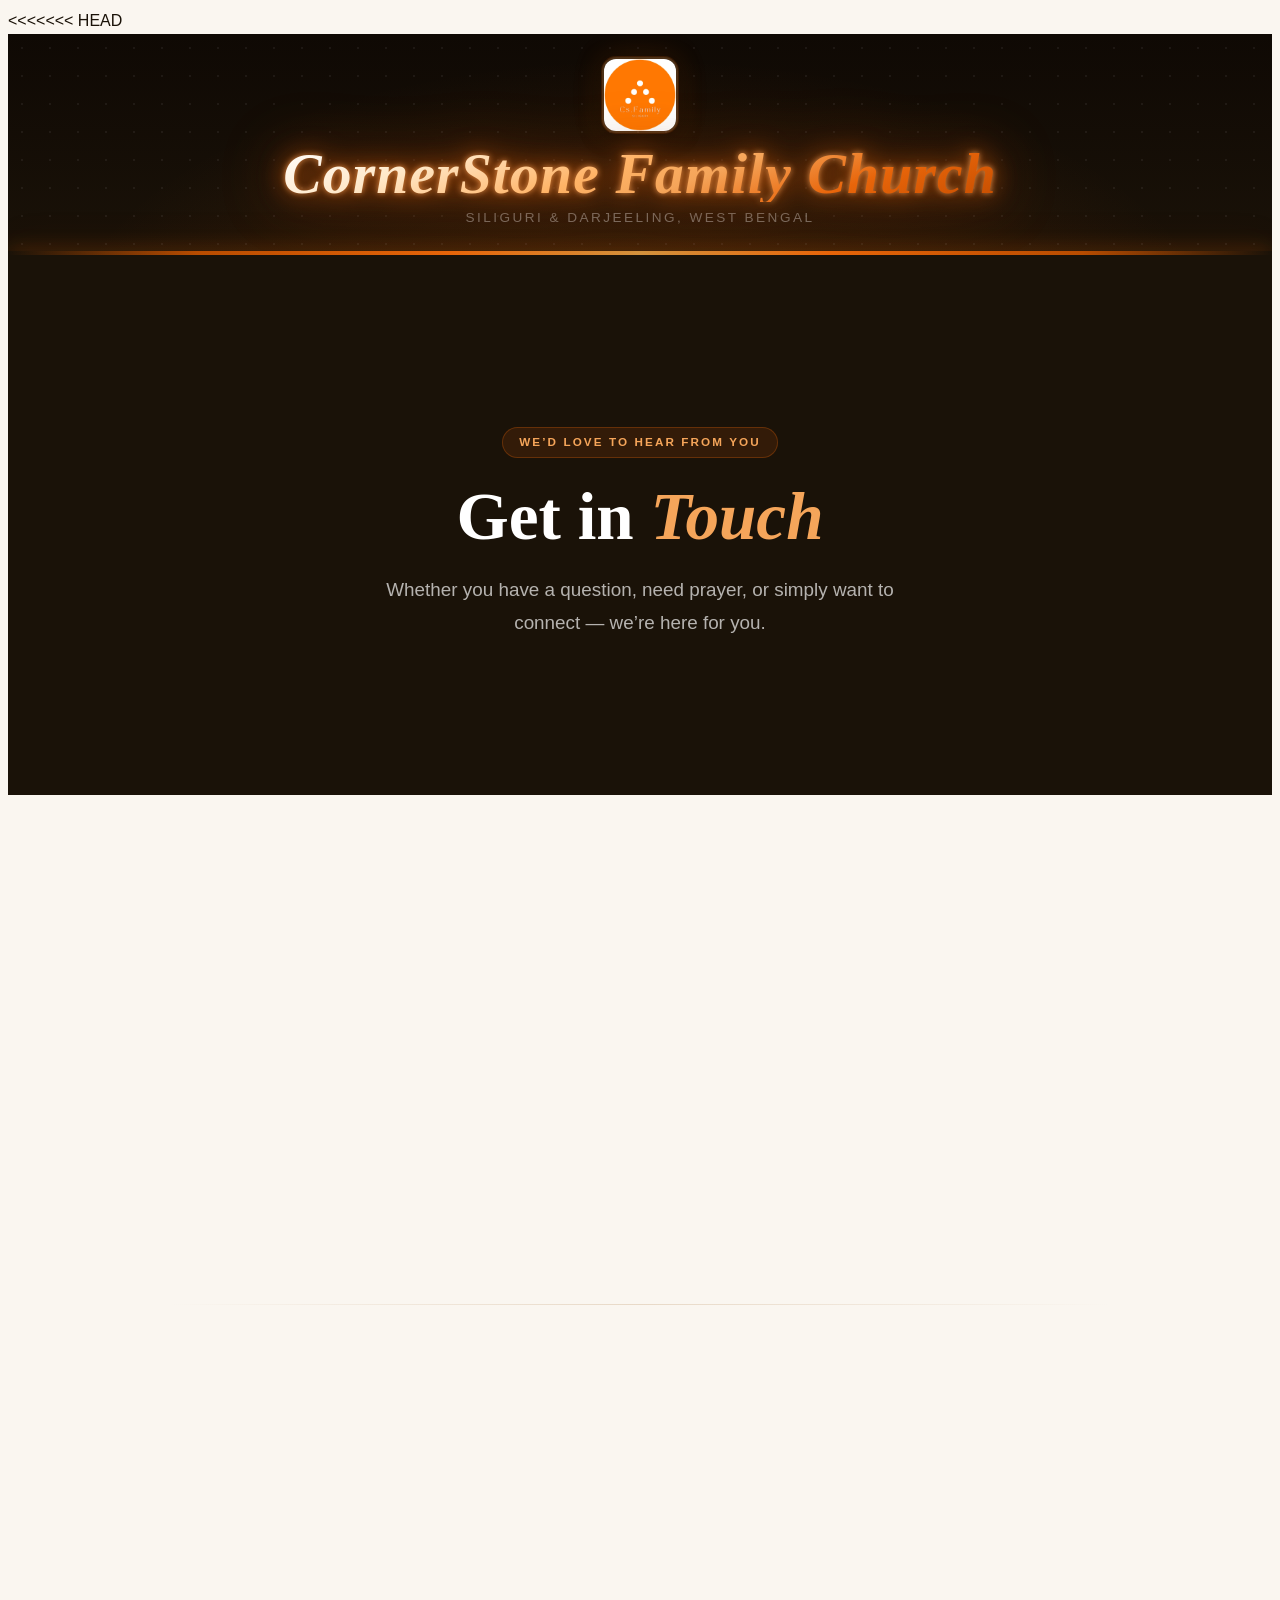
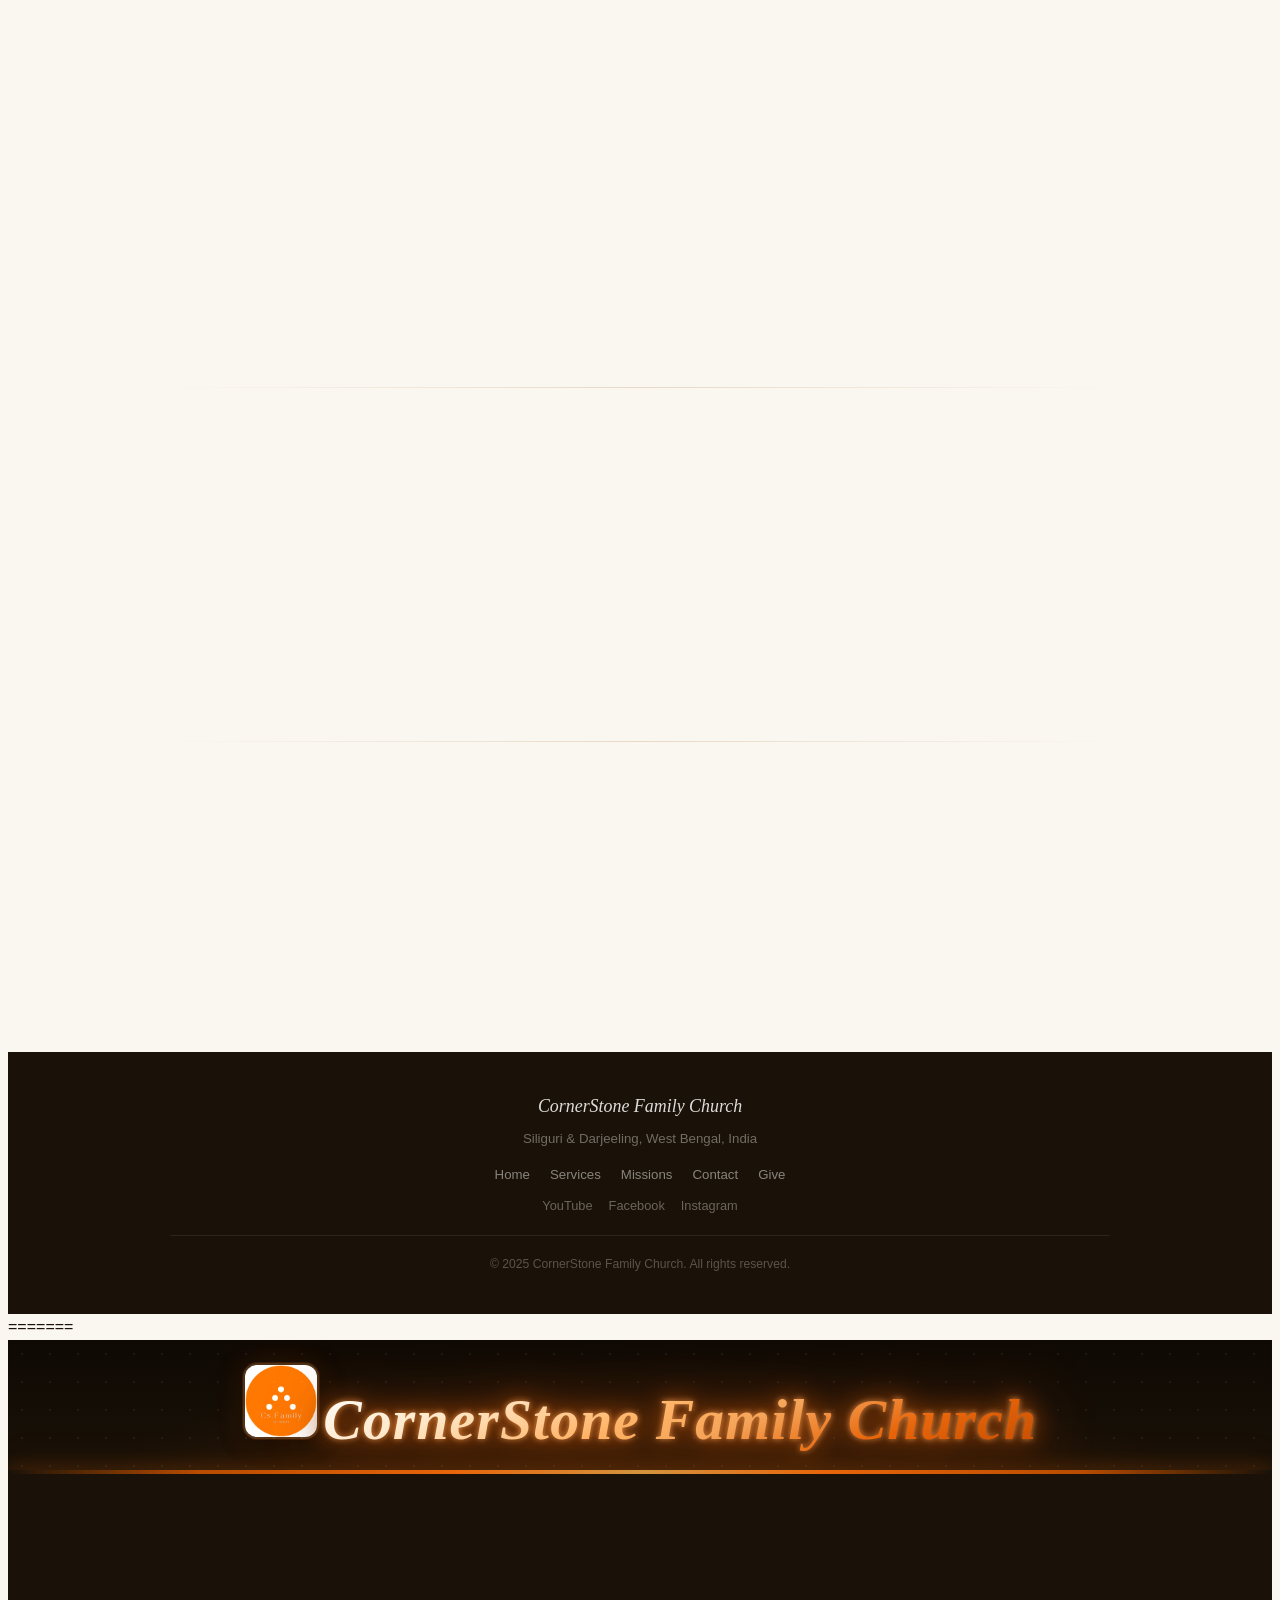
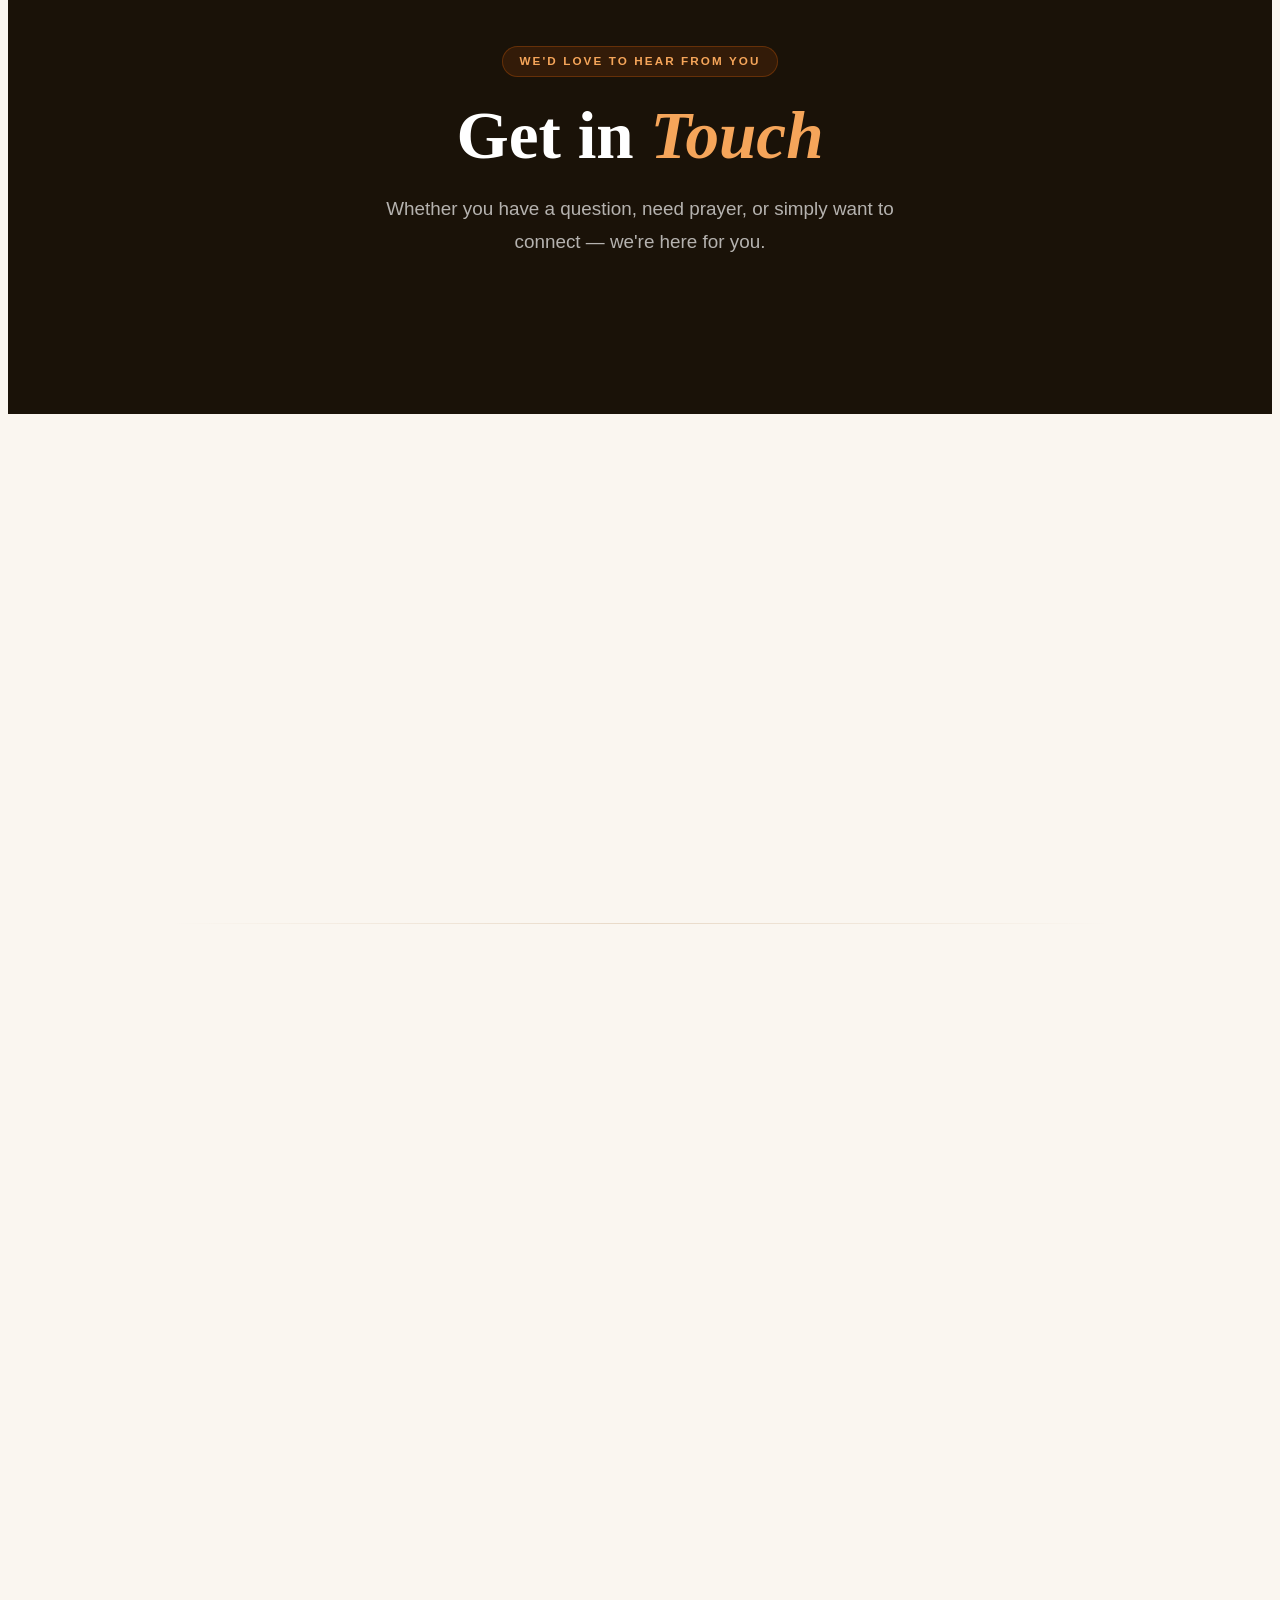
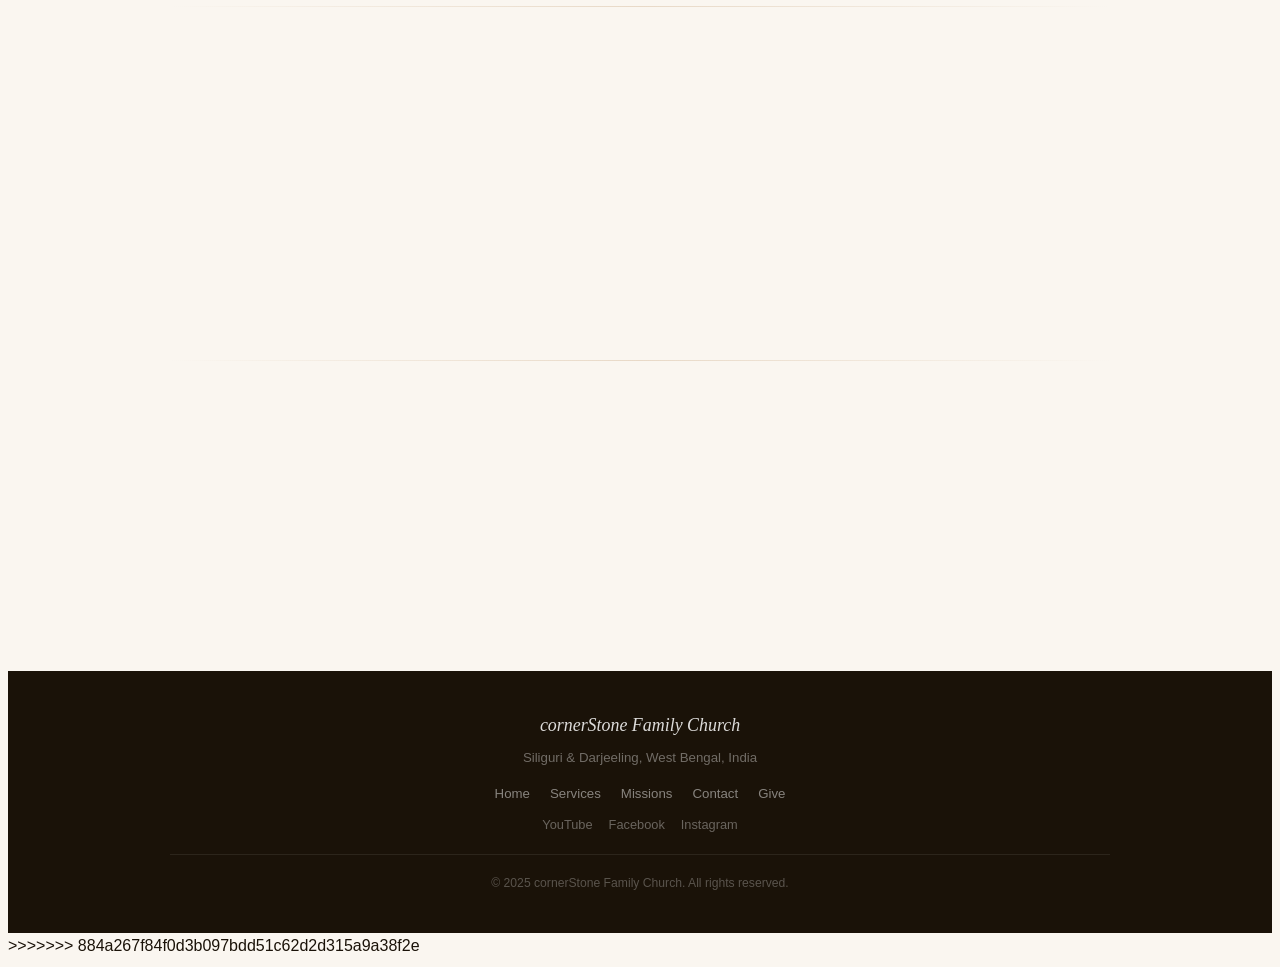
==== commit 511893c0: "updated files" ====
--- a/contact.html
+++ b/contact.html
@@ -1,3 +1,4 @@
+<<<<<<< HEAD
 <!DOCTYPE html>
 <html lang="en">
 <head>
@@ -202,4 +203,203 @@
   </script>
 
 </body>
-</html>+</html>
+=======
+<!DOCTYPE html>
+<html lang="en">
+<head>
+  <meta charset="UTF-8">
+  <meta name="viewport" content="width=device-width, initial-scale=1.0">
+  <title>Contact Us — CornerStone Family Church</title>
+  <link rel="stylesheet" href="styles.css">
+</head>
+<body>
+
+  <header class="site-header">
+    <div class="brand-wrap">
+      <img src="Corner_stone_church_logo.jpg" alt="cornerStone Family Logo" class="brand-logo">
+      <span class="brand-name">CornerStone Family Church</span>
+    </div>
+  </header>
+
+  <section class="hero hero-sub">
+    <div class="hero-bg"></div>
+    <div class="hero-pattern"></div>
+    <span class="hero-eyebrow">We'd Love to Hear from You</span>
+    <h2>Get in <em>Touch</em></h2>
+    <p>Whether you have a question, need prayer, or simply want to connect — we're here for you.</p>
+  </section>
+
+  <main>
+
+    <!-- CONTACT INFO -->
+    <section class="fade-up">
+      <div class="section-heading">
+        <span class="section-label">Reach Us</span>
+        <h2>Contact Information</h2>
+      </div>
+      <div class="info-grid" data-stagger>
+        <div class="info-card fade-up">
+          <span class="info-icon">📍</span>
+          <h3>Location</h3>
+          <p>QC9F+V4M, Rd, near gas godown<br>Kalabari, Siliguri<br>West Bengal 734003, India</p>
+        </div>
+        <div class="info-card fade-up">
+          <span class="info-icon">📞</span>
+          <h3>Phone &amp; WhatsApp</h3>
+          <p>
+            <a href="tel:+916294474003">+91 62944 74003</a><br>
+            WhatsApp: <a href="https://wa.me/918327231036">+91 83272 31036</a>
+          </p>
+        </div>
+        <div class="info-card fade-up">
+          <span class="info-icon">✉️</span>
+          <h3>Email</h3>
+          <p><a href="mailto:aachilama83@gmail.com">aachilama83@gmail.com</a></p>
+        </div>
+        <div class="info-card fade-up">
+          <span class="info-icon">🕐</span>
+          <h3>Office Hours</h3>
+          <table class="hours-table">
+            <tr><td>Mon – Fri</td><td>9:00 AM – 5:00 PM</td></tr>
+            <tr><td>Saturday</td><td>10:00 AM – 2:00 PM</td></tr>
+            <tr><td>Sunday</td><td>Worship Services Only</td></tr>
+          </table>
+        </div>
+      </div>
+    </section>
+
+    <div class="divider"></div>
+
+    <!-- MESSAGE FORM -->
+    <section class="fade-up" id="write">
+      <div class="section-heading">
+        <span class="section-label">Prayer &amp; Support</span>
+        <h2>Send Us a Message</h2>
+        <p>Fill out the form below and our team will get back to you within one business day.</p>
+      </div>
+      <div class="contact-form">
+        <form action="mailto:aachilama83@gmail.com" method="POST" enctype="text/plain">
+          <div class="form-row">
+            <div class="form-group">
+              <label for="name">Your Name</label>
+              <input type="text" id="name" name="name" placeholder="John Doe" required>
+            </div>
+            <div class="form-group">
+              <label for="email">Email Address</label>
+              <input type="email" id="email" name="email" placeholder="you@example.com" required>
+            </div>
+          </div>
+          <div class="form-group">
+            <label for="subject">Subject</label>
+            <input type="text" id="subject" name="subject" placeholder="How can we help?">
+          </div>
+          <div class="form-group">
+            <label for="message">Message</label>
+            <textarea id="message" name="message" rows="5" placeholder="Share your prayer request or question..." required></textarea>
+          </div>
+          <button type="submit" class="form-submit">Send Message →</button>
+        </form>
+      </div>
+    </section>
+
+    <div class="divider"></div>
+
+    <!-- LEADERSHIP -->
+    <section class="fade-up" id="leadership">
+      <div class="section-heading">
+        <span class="section-label">Leadership</span>
+        <h2>Our Team</h2>
+      </div>
+      <div class="leader-grid" data-stagger>
+        <article class="leader-card fade-up">
+          <div class="leader-avatar">DL</div>
+          <div class="leader-card-content">
+            <h3>Bishop</h3>
+            <span class="leader-name">Diwas Lama</span>
+            <p><a href="mailto:aachilama83@gmail.com">aachilama83@gmail.com</a></p>
+            <p><a href="tel:+916294474003">+91 62944 74003</a></p>
+          </div>
+        </article>
+        <article class="leader-card fade-up">
+          <div class="leader-avatar">AG</div>
+          <div class="leader-card-content">
+            <h3>Pastor</h3>
+            <span class="leader-name">Ashish Gurung</span>
+            <p><a href="mailto:aachilama83@gmail.com">aachilama83@gmail.com</a></p>
+            <p><a href="tel:+916294474003">+91 62944 74003</a></p>
+          </div>
+        </article>
+        <article class="leader-card fade-up">
+          <div class="leader-avatar">NR</div>
+          <div class="leader-card-content">
+            <h3>Creative Director</h3>
+            <span class="leader-name">Nashib Rai</span>
+            <p><a href="mailto:aachilama83@gmail.com">aachilama83@gmail.com</a></p>
+            <p><a href="tel:+916294474003">+91 62944 74003</a></p>
+          </div>
+        </article>
+      </div>
+    </section>
+
+    <div class="divider"></div>
+
+    <!-- SOCIAL -->
+    <section class="fade-up" id="social">
+      <div class="section-heading">
+        <span class="section-label">Stay Connected</span>
+        <h2>Follow Us Online</h2>
+      </div>
+      <div class="social-links">
+        <a href="https://www.youtube.com/@CORNERSTONEFAMILYSILIGURI" target="_blank" rel="noopener" class="social-link">
+          ▶ YouTube
+        </a>
+        <a href="https://www.facebook.com/profile.php?id=61554645342227" target="_blank" rel="noopener" class="social-link">
+          ⬡ Facebook
+        </a>
+        <a href="https://www.instagram.com/cornerstone_family_siliguri/" target="_blank" rel="noopener" class="social-link">
+          ◈ Instagram
+        </a>
+      </div>
+    </section>
+
+  </main>
+
+  <footer>
+    <div class="footer-inner">
+      <div class="footer-brand">cornerStone Family Church</div>
+      <p style="font-size:.83rem; margin:.35rem 0 0; color:rgba(255,255,255,.38);">Siliguri &amp; Darjeeling, West Bengal, India</p>
+      <div class="footer-links">
+        <a href="index.html">Home</a>
+        <a href="services.html">Services</a>
+        <a href="mission.html">Missions</a>
+        <a href="contact.html">Contact</a>
+        <a href="give.html">Give</a>
+      </div>
+      <div class="footer-social">
+        <a href="https://www.youtube.com/@CORNERSTONEFAMILYSILIGURI" target="_blank" rel="noopener">YouTube</a>
+        <a href="https://www.facebook.com/profile.php?id=61554645342227" target="_blank" rel="noopener">Facebook</a>
+        <a href="https://www.instagram.com/cornerstone_family_siliguri/" target="_blank" rel="noopener">Instagram</a>
+      </div>
+      <div class="footer-bottom">&copy; 2025 cornerStone Family Church. All rights reserved.</div>
+    </div>
+  </footer>
+
+  <script src="nav.js"></script>
+  <style>
+    /* Avatar initials for leaders (replaces broken placeholder images) */
+    .leader-avatar {
+      width: 66px; height: 66px;
+      border-radius: 50%;
+      background: linear-gradient(135deg, var(--brand), var(--brand-dark));
+      color: var(--white);
+      font-family: 'Playfair Display', serif;
+      font-weight: 900; font-size: 1.1rem;
+      display: flex; align-items: center; justify-content: center;
+      flex-shrink: 0;
+      border: 3px solid var(--brand);
+    }
+  </style>
+</body>
+</html>
+>>>>>>> 884a267f84f0d3b097bdd51c62d2d315a9a38f2e
--- a/styles.css
+++ b/styles.css
@@ -1,3 +1,4 @@
+<<<<<<< HEAD
 @import url('https://fonts.googleapis.com/css2?family=Playfair+Display:ital,wght@0,700;0,900;1,700&family=DM+Sans:wght@300;400;500;600&family=DM+Serif+Display:ital@0;1&display=swap');
 
 *, *::before, *::after { box-sizing: border-box; margin: 0; padding: 0; }
@@ -801,4 +802,699 @@
   .btn-outline:hover, .hero-cta a.secondary:hover,
   .btn-ghost:hover,
   .section-action a:hover { transform: none; }
+=======
+@import url('https://fonts.googleapis.com/css2?family=Playfair+Display:ital,wght@0,700;0,900;1,700&family=DM+Sans:wght@300;400;500;600&family=DM+Serif+Display:ital@0;1&display=swap');
+
+*, *::before, *::after { box-sizing: border-box; margin: 0; padding: 0; }
+
+:root {
+  --brand:        #e8650a;
+  --brand-dark:   #b84c00;
+  --brand-light:  #fdf0e3;
+  --brand-mid:    #f5a55a;
+  --gold:         #d4933e;
+  --ink:          #1a1208;
+  --ink-soft:     #4a3728;
+  --ink-faint:    #8c7060;
+  --paper:        #faf6f0;
+  --paper-warm:   #f5ede0;
+  --white:        #ffffff;
+  --card-border:  #e8d9c7;
+  --radius:       14px;
+  --radius-sm:    8px;
+  --shadow:       0 4px 24px rgba(26,18,8,.09);
+  --shadow-lg:    0 16px 48px rgba(26,18,8,.15);
+  --transition:   0.25s cubic-bezier(0.4,0,0.2,1);
+  /* nav height — used to offset anchors if needed */
+  --nav-h:        46px;
+}
+
+html { scroll-behavior: smooth; font-size: 16px; -webkit-text-size-adjust: 100%; }
+
+body {
+  font-family: 'DM Sans', sans-serif;
+  background: var(--paper);
+  color: var(--ink);
+  line-height: 1.65;
+  overflow-x: hidden;
+  -webkit-font-smoothing: antialiased;
+}
+
+::-webkit-scrollbar { width: 5px; }
+::-webkit-scrollbar-track { background: var(--paper-warm); }
+::-webkit-scrollbar-thumb { background: var(--brand-mid); border-radius: 99px; }
+
+/* ── TYPOGRAPHY ── */
+h1,h2,h3,h4 { font-family: 'Playfair Display', Georgia, serif; line-height: 1.18; color: var(--ink); }
+h2 { font-size: clamp(1.45rem, 3.5vw, 2.4rem); font-weight: 700; }
+h3 { font-size: clamp(1rem, 2vw, 1.32rem); font-weight: 700; }
+p  { font-size: 0.97rem; color: var(--ink-soft); line-height: 1.75; }
+a  { color: var(--brand); text-decoration: none; transition: color var(--transition); }
+a:hover { color: var(--brand-dark); }
+strong { color: var(--ink); }
+
+/* ── HEADER ── */
+.site-header {
+  background: var(--ink);
+  padding: 0 1.75rem;
+  display: flex;
+  align-items: center;
+  justify-content: space-between;
+  min-height: 66px;
+  position: relative;
+}
+.site-header::after {
+  content: '';
+  position: absolute;
+  bottom: 0; left: 0; right: 0; height: 3px;
+  background: linear-gradient(90deg, var(--brand), var(--gold), var(--brand-mid));
+}
+.brand-wrap { display: flex; align-items: center; gap: 0.8rem; min-width: 0; }
+.brand-logo {
+  height: 44px; width: auto; flex-shrink: 0;
+  border-radius: 9px;
+  border: 2px solid rgba(255,255,255,.15);
+  object-fit: contain;
+}
+.brand-name {
+  font-family: 'DM Serif Display', Georgia, serif;
+  font-size: clamp(0.88rem, 2vw, 1.3rem);
+  color: var(--white);
+  font-style: italic;
+  letter-spacing: 0.01em;
+  white-space: nowrap;
+  overflow: hidden;
+  text-overflow: ellipsis;
+}
+
+/* ── NAV ── */
+.site-nav {
+  position: sticky; top: 0; z-index: 1000;
+  background: var(--ink);
+  border-bottom: 2px solid var(--brand);
+}
+/* inner wrapper: links left/center, socials right */
+.nav-inner {
+  display: flex;
+  align-items: stretch;
+  justify-content: space-between;
+  max-width: 1200px;
+  margin: 0 auto;
+  padding: 0 1.25rem;
+  position: relative;
+}
+.nav-links {
+  list-style: none;
+  display: flex;
+  flex-wrap: nowrap;
+  align-items: stretch;
+  gap: 0;
+  margin: 0; padding: 0;
+}
+.nav-links li a {
+  display: flex; align-items: center;
+  padding: 0 1rem;
+  height: var(--nav-h);
+  color: rgba(255,255,255,.7);
+  font-weight: 600;
+  font-size: 0.8rem;
+  letter-spacing: 0.07em;
+  text-transform: uppercase;
+  transition: color var(--transition);
+  position: relative;
+  white-space: nowrap;
+}
+.nav-links li a::after {
+  content: '';
+  position: absolute;
+  bottom: 0; left: 50%; right: 50%; height: 2px;
+  background: var(--brand);
+  transition: left var(--transition), right var(--transition);
+}
+.nav-links li a:hover { color: var(--white); }
+.nav-links li a:hover::after,
+.nav-links li a.active::after { left: 12%; right: 12%; }
+.nav-links li a.active { color: var(--brand-mid); }
+.nav-links li a.active::after { background: var(--brand-mid); }
+
+/* Social icons in nav */
+.nav-socials {
+  display: flex; align-items: center; gap: 0.1rem;
+  flex-shrink: 0;
+}
+.nav-social-link {
+  display: flex; align-items: center; gap: 0.38rem;
+  padding: 0 0.72rem;
+  height: var(--nav-h);
+  color: rgba(255,255,255,.52);
+  font-size: 0.76rem; font-weight: 600;
+  letter-spacing: 0.04em;
+  transition: color var(--transition), background var(--transition);
+  white-space: nowrap;
+}
+.nav-social-link svg { flex-shrink: 0; }
+.nav-social-link:hover { color: var(--brand-mid); background: rgba(255,255,255,.05); }
+.nav-social-label { /* shown on wider screens */ }
+
+/* Hamburger */
+.nav-toggle {
+  display: none;
+  background: none; border: none; cursor: pointer;
+  padding: 0.75rem 0.5rem;
+  align-items: center; justify-content: center;
+  flex-direction: column; gap: 5px;
+  flex-shrink: 0;
+}
+.nav-toggle span {
+  display: block; width: 22px; height: 2px;
+  background: var(--white);
+  transition: transform .3s, opacity .3s;
+}
+
+/* ── HERO ── */
+.hero {
+  position: relative;
+  min-height: 78vh;
+  display: flex; flex-direction: column;
+  align-items: center; justify-content: center;
+  text-align: center;
+  padding: 5rem 1.5rem 4rem;
+  overflow: hidden;
+  background: var(--ink);
+}
+.hero-bg {
+  position: absolute; inset: 0;
+  background:
+    radial-gradient(ellipse at 28% 62%, rgba(232,101,10,.32) 0%, transparent 60%),
+    radial-gradient(ellipse at 78% 22%, rgba(212,147,62,.22) 0%, transparent 55%),
+    linear-gradient(160deg, #2a1a0a 0%, #1a1208 55%, #0e0804 100%);
+}
+.hero-pattern {
+  position: absolute; inset: 0; opacity: .06;
+  background-image: radial-gradient(circle, rgba(255,255,255,.7) 1px, transparent 1px);
+  background-size: 34px 34px;
+}
+.hero > * { position: relative; z-index: 1; }
+
+.hero-eyebrow {
+  display: inline-block;
+  font-size: 0.73rem; font-weight: 600;
+  letter-spacing: 0.18em; text-transform: uppercase;
+  color: var(--brand-mid);
+  background: rgba(232,101,10,.12);
+  border: 1px solid rgba(232,101,10,.28);
+  padding: 0.3rem 1rem; border-radius: 99px;
+  margin-bottom: 1.4rem;
+  animation: fadeUp 0.7s ease both;
+}
+.hero h2 {
+  font-size: clamp(1.9rem, 6vw, 4.2rem);
+  font-weight: 900; color: var(--white);
+  max-width: 780px; margin: 0 auto; line-height: 1.1;
+  animation: fadeUp 0.8s 0.1s ease both;
+}
+.hero h2 em { font-style: italic; color: var(--brand-mid); }
+.hero p {
+  font-size: clamp(0.95rem, 2vw, 1.18rem);
+  color: rgba(255,255,255,.68);
+  max-width: 560px; margin: 1.2rem auto 0;
+  animation: fadeUp 0.8s 0.2s ease both;
+}
+.hero-cta {
+  display: flex; gap: 0.9rem; flex-wrap: wrap;
+  justify-content: center; margin-top: 2rem;
+  animation: fadeUp 0.8s 0.3s ease both;
+}
+.hero-sub { min-height: 44vh; }
+
+/* ── BUTTONS ── */
+.btn {
+  display: inline-flex; align-items: center; justify-content: center;
+  font-family: 'DM Sans', sans-serif;
+  font-weight: 600; font-size: 0.88rem;
+  letter-spacing: 0.03em;
+  padding: 0.8rem 1.6rem;
+  border-radius: 99px; cursor: pointer;
+  transition: transform var(--transition), box-shadow var(--transition), background var(--transition), color var(--transition);
+  text-decoration: none; border: none;
+  touch-action: manipulation;
+  -webkit-tap-highlight-color: transparent;
+}
+.btn:hover { text-decoration: none; transform: translateY(-2px); }
+
+.btn-primary, .hero-cta a:not(.btn-outline) {
+  display: inline-flex; align-items: center; justify-content: center;
+  font-family: 'DM Sans', sans-serif;
+  font-weight: 600; font-size: 0.88rem; letter-spacing: 0.03em;
+  padding: 0.8rem 1.6rem; border-radius: 99px; cursor: pointer;
+  background: var(--brand); color: var(--white);
+  box-shadow: 0 4px 18px rgba(232,101,10,.38);
+  transition: transform var(--transition), box-shadow var(--transition), background var(--transition);
+  text-decoration: none; border: none;
+  touch-action: manipulation; -webkit-tap-highlight-color: transparent;
+}
+.btn-primary:hover, .hero-cta a:not(.btn-outline):hover {
+  background: var(--brand-dark); transform: translateY(-2px);
+  box-shadow: 0 8px 24px rgba(232,101,10,.42); color: var(--white);
+}
+
+.btn-outline, .hero-cta a.secondary {
+  display: inline-flex; align-items: center; justify-content: center;
+  font-family: 'DM Sans', sans-serif;
+  font-weight: 600; font-size: 0.88rem; letter-spacing: 0.03em;
+  padding: 0.8rem 1.6rem; border-radius: 99px; cursor: pointer;
+  background: transparent; color: var(--white);
+  border: 2px solid rgba(255,255,255,.4);
+  transition: transform var(--transition), background var(--transition), border-color var(--transition);
+  text-decoration: none;
+  touch-action: manipulation; -webkit-tap-highlight-color: transparent;
+}
+.btn-outline:hover, .hero-cta a.secondary:hover {
+  background: rgba(255,255,255,.1); border-color: rgba(255,255,255,.75);
+  transform: translateY(-2px); color: var(--white);
+}
+
+.btn-ghost {
+  background: transparent; color: var(--brand-dark);
+  border: 2px solid var(--brand);
+}
+.btn-ghost:hover { background: var(--brand-light); }
+
+/* ── LAYOUT ── */
+main { max-width: 940px; margin: 0 auto; padding: 2.5rem 1.5rem 4rem; }
+section { margin-bottom: 2.75rem; }
+
+/* ── BANNERS ── */
+.intro-banner {
+  background: linear-gradient(135deg, #fff9f2, #fdf0e0);
+  border: 1px solid var(--card-border);
+  border-left: 4px solid var(--brand);
+  padding: 1.6rem 1.75rem;
+  border-radius: var(--radius);
+  box-shadow: var(--shadow);
+}
+.intro-banner h3 { color: var(--brand-dark); margin-bottom: 0.4rem; }
+
+.cta-banner {
+  display: flex; align-items: center; justify-content: space-between;
+  gap: 1.5rem; flex-wrap: wrap;
+  background: linear-gradient(135deg, #fff9f2, #fdf0e0);
+  border: 1px solid var(--card-border);
+  border-left: 4px solid var(--brand);
+  padding: 1.75rem 2rem;
+  border-radius: var(--radius);
+  box-shadow: var(--shadow);
+}
+.cta-banner-text h3 { color: var(--brand-dark); margin-bottom: 0.3rem; }
+.cta-banner-text p { max-width: 440px; }
+.cta-banner-actions { display: flex; gap: 0.75rem; flex-wrap: wrap; flex-shrink: 0; }
+
+/* ── LABELS / HEADINGS ── */
+.section-label {
+  font-size: 0.73rem; font-weight: 600;
+  letter-spacing: 0.16em; text-transform: uppercase;
+  color: var(--brand); display: block; margin-bottom: 0.4rem;
+}
+.section-heading { margin-bottom: 1.4rem; }
+.section-heading h2 { margin-bottom: 0.2rem; }
+.section-heading p { color: var(--ink-faint); font-size: 0.95rem; }
+
+/* ── CARDS ── */
+.section-cards {
+  display: grid;
+  grid-template-columns: repeat(auto-fit, minmax(210px, 1fr));
+  gap: 1.1rem; margin-top: 1.1rem;
+}
+.section-card {
+  background: var(--white);
+  border: 1px solid var(--card-border);
+  border-radius: var(--radius);
+  padding: 1.35rem 1.4rem;
+  box-shadow: var(--shadow);
+  transition: transform var(--transition), box-shadow var(--transition);
+}
+.section-card:hover { transform: translateY(-4px); box-shadow: var(--shadow-lg); }
+.section-card h3 { color: var(--brand-dark); margin-bottom: 0.45rem; font-size: 1.02rem; }
+.section-card p { font-size: 0.91rem; }
+.section-card .card-icon { font-size: 1.75rem; margin-bottom: 0.6rem; display: block; }
+.section-card .card-action {
+  display: inline-block; margin-top: 0.9rem;
+  font-size: 0.83rem; font-weight: 600; color: var(--brand);
+  border-bottom: 1px solid var(--brand-mid); padding-bottom: 1px;
+  transition: color var(--transition);
+}
+.section-card .card-action:hover { color: var(--brand-dark); }
+
+.section-action { margin-top: 1.25rem; }
+.section-action a {
+  display: inline-flex; align-items: center; justify-content: center;
+  background: var(--brand); color: var(--white);
+  font-family: 'DM Sans', sans-serif; font-weight: 600;
+  font-size: 0.88rem; padding: 0.76rem 1.5rem;
+  border-radius: 99px; text-decoration: none;
+  box-shadow: 0 4px 14px rgba(232,101,10,.28);
+  transition: background var(--transition), transform var(--transition), box-shadow var(--transition);
+  touch-action: manipulation; -webkit-tap-highlight-color: transparent;
+}
+.section-action a:hover {
+  background: var(--brand-dark); transform: translateY(-2px);
+  box-shadow: 0 8px 22px rgba(232,101,10,.35);
+}
+
+/* ── DIVIDER ── */
+.divider {
+  height: 1px;
+  background: linear-gradient(90deg, transparent, var(--card-border), transparent);
+  margin: 0.25rem 0 2.5rem;
+}
+
+/* ── MISSION CARDS ── */
+.mission-card {
+  background: var(--white);
+  border: 1px solid var(--card-border);
+  border-left: 5px solid var(--brand);
+  border-radius: var(--radius);
+  padding: 1.7rem 1.75rem;
+  margin-bottom: 1.1rem;
+  box-shadow: var(--shadow);
+  transition: transform var(--transition), box-shadow var(--transition);
+}
+.mission-card:hover { transform: translateY(-3px); box-shadow: var(--shadow-lg); }
+.mission-card h2 { font-size: 1.28rem; color: var(--ink); margin-bottom: 0.3rem; }
+.mission-date {
+  font-size: 0.76rem; color: var(--brand); font-weight: 600;
+  letter-spacing: 0.07em; text-transform: uppercase; margin-bottom: 0.6rem;
+}
+.mission-stats { display: flex; gap: 1rem; margin-top: 1rem; flex-wrap: wrap; }
+.mission-stat {
+  text-align: center;
+  background: var(--brand-light);
+  border-radius: var(--radius-sm);
+  padding: 0.65rem 1.1rem; min-width: 85px;
+}
+.stat-num {
+  display: block; font-size: 1.5rem;
+  font-family: 'Playfair Display', serif; font-weight: 900;
+  color: var(--brand-dark); line-height: 1;
+}
+.stat-label {
+  display: block; font-size: 0.68rem; font-weight: 600;
+  letter-spacing: 0.08em; text-transform: uppercase;
+  color: var(--ink-faint); margin-top: 0.2rem;
+}
+
+/* ── LEADER GRID ── */
+.leader-grid {
+  display: grid;
+  grid-template-columns: repeat(auto-fit, minmax(235px, 1fr));
+  gap: 1.1rem; margin-top: 1.1rem;
+}
+.leader-card {
+  background: var(--white);
+  border: 1px solid var(--card-border);
+  border-radius: var(--radius);
+  padding: 1.35rem;
+  box-shadow: var(--shadow);
+  display: flex; align-items: center; gap: 1rem;
+  transition: transform var(--transition), box-shadow var(--transition);
+}
+.leader-card:hover { transform: translateY(-3px); box-shadow: var(--shadow-lg); }
+.leader-card img {
+  width: 64px; height: 64px; border-radius: 50%;
+  object-fit: cover; border: 3px solid var(--brand); flex-shrink: 0;
+}
+.leader-card-content h3 {
+  font-size: 0.7rem; text-transform: uppercase;
+  letter-spacing: 0.12em; color: var(--brand);
+  margin-bottom: 0.12rem;
+  font-family: 'DM Sans', sans-serif; font-weight: 700;
+}
+.leader-name {
+  font-size: 0.98rem; color: var(--ink);
+  font-family: 'Playfair Display', serif; font-weight: 700;
+  display: block; margin-bottom: 0.32rem;
+}
+.leader-card-content p { font-size: 0.82rem; margin: 0.07rem 0; color: var(--ink-soft); }
+.leader-card-content a { color: var(--brand); }
+
+/* Avatar initials */
+.leader-avatar {
+  width: 64px; height: 64px; border-radius: 50%;
+  background: linear-gradient(135deg, var(--brand), var(--brand-dark));
+  color: var(--white);
+  font-family: 'Playfair Display', serif; font-weight: 900; font-size: 1.1rem;
+  display: flex; align-items: center; justify-content: center;
+  flex-shrink: 0; border: 3px solid var(--brand);
+}
+
+/* ── VIDEO ── */
+.video-container {
+  position: relative; padding-bottom: 56.25%; height: 0;
+  overflow: hidden; border-radius: var(--radius);
+  box-shadow: var(--shadow-lg); margin: 1.1rem 0;
+}
+.video-container iframe {
+  position: absolute; top: 0; left: 0; width: 100%; height: 100%; border: 0;
+}
+
+/* ── CONTACT FORM ── */
+.contact-form {
+  background: var(--white); border: 1px solid var(--card-border);
+  border-radius: var(--radius); padding: 1.75rem; box-shadow: var(--shadow);
+}
+.form-row { display: grid; grid-template-columns: 1fr 1fr; gap: 1rem; }
+.form-group { display: flex; flex-direction: column; gap: 0.32rem; margin-bottom: 0.85rem; }
+.form-group label {
+  font-size: 0.76rem; font-weight: 600;
+  letter-spacing: 0.06em; text-transform: uppercase; color: var(--ink-soft);
+}
+.form-group input,
+.form-group textarea {
+  padding: 0.7rem 0.95rem;
+  border: 1.5px solid var(--card-border);
+  border-radius: var(--radius-sm);
+  font-family: 'DM Sans', sans-serif; font-size: 1rem;
+  color: var(--ink); background: var(--paper);
+  transition: border-color var(--transition), box-shadow var(--transition);
+  outline: none; width: 100%;
+  /* Prevent iOS zoom on focus (font-size >= 16px) */
+  font-size: max(1rem, 16px);
+}
+.form-group input:focus,
+.form-group textarea:focus {
+  border-color: var(--brand); box-shadow: 0 0 0 3px rgba(232,101,10,.1);
+}
+.form-group textarea { resize: vertical; min-height: 115px; }
+.form-submit {
+  width: 100%; padding: 0.9rem;
+  background: var(--brand); color: var(--white);
+  font-family: 'DM Sans', sans-serif; font-weight: 600; font-size: 0.97rem;
+  border: none; border-radius: var(--radius-sm); cursor: pointer;
+  transition: background var(--transition), transform var(--transition);
+  touch-action: manipulation; -webkit-tap-highlight-color: transparent;
+}
+.form-submit:hover { background: var(--brand-dark); transform: translateY(-1px); }
+
+/* ── INFO CARDS ── */
+.info-grid {
+  display: grid; grid-template-columns: repeat(auto-fit, minmax(200px, 1fr));
+  gap: 1.1rem; margin-top: 1.1rem;
+}
+.info-card {
+  background: var(--white); border: 1px solid var(--card-border);
+  border-radius: var(--radius); padding: 1.35rem; box-shadow: var(--shadow);
+}
+.info-card .info-icon { font-size: 1.55rem; margin-bottom: 0.6rem; display: block; }
+.info-card h3 {
+  font-size: 0.7rem; text-transform: uppercase; letter-spacing: 0.12em;
+  color: var(--brand); margin-bottom: 0.42rem;
+  font-family: 'DM Sans', sans-serif; font-weight: 700;
+}
+.info-card p, .info-card a { font-size: 0.89rem; color: var(--ink-soft); line-height: 1.85; }
+.info-card a:hover { color: var(--brand-dark); }
+
+/* ── HOURS TABLE ── */
+.hours-table { width: 100%; border-collapse: collapse; margin-top: 0.45rem; }
+.hours-table tr:not(:last-child) td { border-bottom: 1px solid var(--card-border); }
+.hours-table td { padding: 0.55rem 0.2rem; font-size: 0.85rem; }
+.hours-table td:first-child { color: var(--ink-soft); font-weight: 500; }
+.hours-table td:last-child { color: var(--brand-dark); font-weight: 600; text-align: right; }
+
+/* ── SOCIAL LINKS (contact page) ── */
+.social-links { display: flex; gap: 0.85rem; flex-wrap: wrap; margin-top: 1rem; }
+.social-link {
+  display: flex; align-items: center; gap: 0.5rem;
+  background: var(--white); border: 1px solid var(--card-border);
+  border-radius: 99px; padding: 0.56rem 1.15rem;
+  font-weight: 600; font-size: 0.86rem; color: var(--ink);
+  box-shadow: var(--shadow);
+  transition: transform var(--transition), box-shadow var(--transition), background var(--transition);
+  touch-action: manipulation;
+}
+.social-link:hover {
+  transform: translateY(-2px); box-shadow: var(--shadow-lg);
+  background: var(--brand-light); color: var(--brand-dark);
+}
+
+/* ── GIVE CARDS ── */
+.give-grid {
+  display: grid; grid-template-columns: repeat(auto-fit, minmax(215px, 1fr));
+  gap: 1.1rem; margin-top: 1.1rem;
+}
+.give-card {
+  background: var(--white); border: 1px solid var(--card-border);
+  border-radius: var(--radius); padding: 1.7rem 1.4rem; text-align: center;
+  box-shadow: var(--shadow);
+  transition: transform var(--transition), box-shadow var(--transition);
+}
+.give-card:hover { transform: translateY(-4px); box-shadow: var(--shadow-lg); }
+.give-card .give-icon { font-size: 2.1rem; margin-bottom: 0.85rem; display: block; }
+.give-card h3 { color: var(--ink); margin-bottom: 0.42rem; font-size: 1.07rem; }
+.give-card p { font-size: 0.89rem; color: var(--ink-soft); margin-bottom: 1.15rem; }
+.give-card.give-highlight {
+  background: linear-gradient(145deg, var(--brand), var(--brand-dark));
+  border-color: transparent;
+}
+.give-card.give-highlight h3,
+.give-card.give-highlight p { color: rgba(255,255,255,.92); }
+.give-card.give-highlight .section-action a {
+  background: var(--white); color: var(--brand-dark);
+  box-shadow: 0 4px 14px rgba(0,0,0,.15);
+}
+.give-card.give-highlight .section-action a:hover { background: var(--brand-light); }
+
+/* ── FOOTER ── */
+footer {
+  background: var(--ink); color: rgba(255,255,255,.45);
+  padding: 2.5rem 1.5rem; text-align: center;
+}
+.footer-inner { max-width: 940px; margin: 0 auto; }
+.footer-brand {
+  font-family: 'DM Serif Display', serif;
+  font-size: 1.12rem; font-style: italic;
+  color: rgba(255,255,255,.85); margin-bottom: 0.3rem;
+}
+.footer-links {
+  display: flex; gap: 1.25rem; justify-content: center;
+  flex-wrap: wrap; margin: 0.9rem 0 0.55rem;
+}
+.footer-links a {
+  color: rgba(255,255,255,.48); font-size: 0.83rem; font-weight: 500;
+  transition: color var(--transition);
+}
+.footer-links a:hover { color: var(--brand-mid); }
+.footer-social { display: flex; gap: 1rem; justify-content: center; margin-bottom: 0.4rem; }
+.footer-social a {
+  color: rgba(255,255,255,.35); font-size: 0.8rem; font-weight: 500;
+  transition: color var(--transition);
+}
+.footer-social a:hover { color: var(--brand-mid); }
+.footer-bottom {
+  font-size: 0.76rem; margin-top: 1.2rem;
+  border-top: 1px solid rgba(255,255,255,.08);
+  padding-top: 1.1rem; color: rgba(255,255,255,.28);
+}
+
+/* ── ANIMATIONS ── */
+@keyframes fadeUp {
+  from { opacity: 0; transform: translateY(20px); }
+  to   { opacity: 1; transform: translateY(0); }
+}
+.fade-up { opacity: 0; transform: translateY(22px); transition: opacity 0.55s ease, transform 0.55s ease; }
+.fade-up.visible { opacity: 1; transform: translateY(0); }
+
+/* ── RESPONSIVE: TABLET (≤ 900px) ── */
+@media (max-width: 900px) {
+  /* hide text labels on social icons to save space */
+  .nav-social-link span { display: none; }
+  .nav-social-link { padding: 0 0.6rem; }
+}
+
+/* ── RESPONSIVE: MOBILE (≤ 768px) ── */
+@media (max-width: 768px) {
+  :root { --nav-h: 44px; }
+
+  /* Header */
+  .site-header { padding: 0 1rem; min-height: 60px; }
+  .brand-logo { height: 38px; }
+
+  /* Nav: stack links vertically, show hamburger */
+  .nav-inner { flex-wrap: wrap; padding: 0 0.75rem; }
+  .nav-toggle { display: flex; order: 1; }
+  .nav-socials { order: 2; margin-left: auto; }
+  .nav-social-link span { display: none; }
+  .nav-social-link { padding: 0 0.55rem; }
+
+  .nav-links {
+    display: none;
+    flex-direction: column;
+    width: 100%;
+    order: 3;
+    border-top: 1px solid rgba(255,255,255,.08);
+    padding-bottom: 0.5rem;
+  }
+  .nav-links.open { display: flex; }
+  .nav-links li a {
+    height: auto;
+    padding: 0.75rem 1rem;
+    border-bottom: 1px solid rgba(255,255,255,.06);
+    font-size: 0.85rem;
+  }
+  .nav-links li a::after { display: none; }
+
+  /* Hero */
+  .hero { min-height: 58vh; padding: 3.5rem 1.15rem 3rem; }
+  .hero-sub { min-height: 38vh; padding: 3rem 1.15rem 2.5rem; }
+  .hero-cta { flex-direction: column; align-items: stretch; }
+  .hero-cta a { text-align: center; }
+
+  /* Layout */
+  main { padding: 1.75rem 1rem 3rem; }
+
+  /* Cards: 1 column on very small screens is handled by minmax, but force it */
+  .section-cards { grid-template-columns: 1fr 1fr; }
+
+  /* Forms */
+  .form-row { grid-template-columns: 1fr; }
+  .contact-form { padding: 1.25rem; }
+
+  /* CTA banner */
+  .cta-banner { flex-direction: column; padding: 1.4rem 1.25rem; }
+  .cta-banner-actions { width: 100%; }
+  .cta-banner-actions .btn,
+  .cta-banner-actions .btn-primary,
+  .cta-banner-actions .btn-ghost { flex: 1; text-align: center; justify-content: center; }
+
+  /* Mission */
+  .mission-card { padding: 1.2rem 1.1rem; }
+
+  /* Footer */
+  .footer-links { gap: 0.9rem; }
+}
+
+/* ── RESPONSIVE: SMALL MOBILE (≤ 480px) ── */
+@media (max-width: 480px) {
+  .section-cards { grid-template-columns: 1fr; }
+  .give-grid { grid-template-columns: 1fr; }
+  .leader-grid { grid-template-columns: 1fr; }
+  .info-grid { grid-template-columns: 1fr; }
+  .mission-stats { gap: 0.55rem; }
+  .social-links { flex-direction: column; }
+  .hero-cta a { width: 100%; }
+  .intro-banner { padding: 1.25rem 1.1rem; }
+  main { padding: 1.5rem 0.9rem 2.5rem; }
+}
+
+/* ── TOUCH IMPROVEMENTS ── */
+@media (hover: none) {
+  /* Remove hover transforms on touch devices — they stick */
+  .section-card:hover,
+  .leader-card:hover,
+  .mission-card:hover,
+  .give-card:hover { transform: none; box-shadow: var(--shadow); }
+  .btn-primary:hover, .hero-cta a:not(.btn-outline):hover,
+  .btn-outline:hover, .hero-cta a.secondary:hover,
+  .btn-ghost:hover,
+  .section-action a:hover { transform: none; }
+>>>>>>> 884a267f84f0d3b097bdd51c62d2d315a9a38f2e
 }
--- a/styles.css
+++ b/styles.css
@@ -1,3 +1,4 @@
+<<<<<<< HEAD
 @import url('https://fonts.googleapis.com/css2?family=Playfair+Display:ital,wght@0,700;0,900;1,700&family=DM+Sans:wght@300;400;500;600&family=DM+Serif+Display:ital@0;1&display=swap');
 
 *, *::before, *::after { box-sizing: border-box; margin: 0; padding: 0; }
@@ -801,4 +802,699 @@
   .btn-outline:hover, .hero-cta a.secondary:hover,
   .btn-ghost:hover,
   .section-action a:hover { transform: none; }
+=======
+@import url('https://fonts.googleapis.com/css2?family=Playfair+Display:ital,wght@0,700;0,900;1,700&family=DM+Sans:wght@300;400;500;600&family=DM+Serif+Display:ital@0;1&display=swap');
+
+*, *::before, *::after { box-sizing: border-box; margin: 0; padding: 0; }
+
+:root {
+  --brand:        #e8650a;
+  --brand-dark:   #b84c00;
+  --brand-light:  #fdf0e3;
+  --brand-mid:    #f5a55a;
+  --gold:         #d4933e;
+  --ink:          #1a1208;
+  --ink-soft:     #4a3728;
+  --ink-faint:    #8c7060;
+  --paper:        #faf6f0;
+  --paper-warm:   #f5ede0;
+  --white:        #ffffff;
+  --card-border:  #e8d9c7;
+  --radius:       14px;
+  --radius-sm:    8px;
+  --shadow:       0 4px 24px rgba(26,18,8,.09);
+  --shadow-lg:    0 16px 48px rgba(26,18,8,.15);
+  --transition:   0.25s cubic-bezier(0.4,0,0.2,1);
+  /* nav height — used to offset anchors if needed */
+  --nav-h:        46px;
+}
+
+html { scroll-behavior: smooth; font-size: 16px; -webkit-text-size-adjust: 100%; }
+
+body {
+  font-family: 'DM Sans', sans-serif;
+  background: var(--paper);
+  color: var(--ink);
+  line-height: 1.65;
+  overflow-x: hidden;
+  -webkit-font-smoothing: antialiased;
+}
+
+::-webkit-scrollbar { width: 5px; }
+::-webkit-scrollbar-track { background: var(--paper-warm); }
+::-webkit-scrollbar-thumb { background: var(--brand-mid); border-radius: 99px; }
+
+/* ── TYPOGRAPHY ── */
+h1,h2,h3,h4 { font-family: 'Playfair Display', Georgia, serif; line-height: 1.18; color: var(--ink); }
+h2 { font-size: clamp(1.45rem, 3.5vw, 2.4rem); font-weight: 700; }
+h3 { font-size: clamp(1rem, 2vw, 1.32rem); font-weight: 700; }
+p  { font-size: 0.97rem; color: var(--ink-soft); line-height: 1.75; }
+a  { color: var(--brand); text-decoration: none; transition: color var(--transition); }
+a:hover { color: var(--brand-dark); }
+strong { color: var(--ink); }
+
+/* ── HEADER ── */
+.site-header {
+  background: var(--ink);
+  padding: 0 1.75rem;
+  display: flex;
+  align-items: center;
+  justify-content: space-between;
+  min-height: 66px;
+  position: relative;
+}
+.site-header::after {
+  content: '';
+  position: absolute;
+  bottom: 0; left: 0; right: 0; height: 3px;
+  background: linear-gradient(90deg, var(--brand), var(--gold), var(--brand-mid));
+}
+.brand-wrap { display: flex; align-items: center; gap: 0.8rem; min-width: 0; }
+.brand-logo {
+  height: 44px; width: auto; flex-shrink: 0;
+  border-radius: 9px;
+  border: 2px solid rgba(255,255,255,.15);
+  object-fit: contain;
+}
+.brand-name {
+  font-family: 'DM Serif Display', Georgia, serif;
+  font-size: clamp(0.88rem, 2vw, 1.3rem);
+  color: var(--white);
+  font-style: italic;
+  letter-spacing: 0.01em;
+  white-space: nowrap;
+  overflow: hidden;
+  text-overflow: ellipsis;
+}
+
+/* ── NAV ── */
+.site-nav {
+  position: sticky; top: 0; z-index: 1000;
+  background: var(--ink);
+  border-bottom: 2px solid var(--brand);
+}
+/* inner wrapper: links left/center, socials right */
+.nav-inner {
+  display: flex;
+  align-items: stretch;
+  justify-content: space-between;
+  max-width: 1200px;
+  margin: 0 auto;
+  padding: 0 1.25rem;
+  position: relative;
+}
+.nav-links {
+  list-style: none;
+  display: flex;
+  flex-wrap: nowrap;
+  align-items: stretch;
+  gap: 0;
+  margin: 0; padding: 0;
+}
+.nav-links li a {
+  display: flex; align-items: center;
+  padding: 0 1rem;
+  height: var(--nav-h);
+  color: rgba(255,255,255,.7);
+  font-weight: 600;
+  font-size: 0.8rem;
+  letter-spacing: 0.07em;
+  text-transform: uppercase;
+  transition: color var(--transition);
+  position: relative;
+  white-space: nowrap;
+}
+.nav-links li a::after {
+  content: '';
+  position: absolute;
+  bottom: 0; left: 50%; right: 50%; height: 2px;
+  background: var(--brand);
+  transition: left var(--transition), right var(--transition);
+}
+.nav-links li a:hover { color: var(--white); }
+.nav-links li a:hover::after,
+.nav-links li a.active::after { left: 12%; right: 12%; }
+.nav-links li a.active { color: var(--brand-mid); }
+.nav-links li a.active::after { background: var(--brand-mid); }
+
+/* Social icons in nav */
+.nav-socials {
+  display: flex; align-items: center; gap: 0.1rem;
+  flex-shrink: 0;
+}
+.nav-social-link {
+  display: flex; align-items: center; gap: 0.38rem;
+  padding: 0 0.72rem;
+  height: var(--nav-h);
+  color: rgba(255,255,255,.52);
+  font-size: 0.76rem; font-weight: 600;
+  letter-spacing: 0.04em;
+  transition: color var(--transition), background var(--transition);
+  white-space: nowrap;
+}
+.nav-social-link svg { flex-shrink: 0; }
+.nav-social-link:hover { color: var(--brand-mid); background: rgba(255,255,255,.05); }
+.nav-social-label { /* shown on wider screens */ }
+
+/* Hamburger */
+.nav-toggle {
+  display: none;
+  background: none; border: none; cursor: pointer;
+  padding: 0.75rem 0.5rem;
+  align-items: center; justify-content: center;
+  flex-direction: column; gap: 5px;
+  flex-shrink: 0;
+}
+.nav-toggle span {
+  display: block; width: 22px; height: 2px;
+  background: var(--white);
+  transition: transform .3s, opacity .3s;
+}
+
+/* ── HERO ── */
+.hero {
+  position: relative;
+  min-height: 78vh;
+  display: flex; flex-direction: column;
+  align-items: center; justify-content: center;
+  text-align: center;
+  padding: 5rem 1.5rem 4rem;
+  overflow: hidden;
+  background: var(--ink);
+}
+.hero-bg {
+  position: absolute; inset: 0;
+  background:
+    radial-gradient(ellipse at 28% 62%, rgba(232,101,10,.32) 0%, transparent 60%),
+    radial-gradient(ellipse at 78% 22%, rgba(212,147,62,.22) 0%, transparent 55%),
+    linear-gradient(160deg, #2a1a0a 0%, #1a1208 55%, #0e0804 100%);
+}
+.hero-pattern {
+  position: absolute; inset: 0; opacity: .06;
+  background-image: radial-gradient(circle, rgba(255,255,255,.7) 1px, transparent 1px);
+  background-size: 34px 34px;
+}
+.hero > * { position: relative; z-index: 1; }
+
+.hero-eyebrow {
+  display: inline-block;
+  font-size: 0.73rem; font-weight: 600;
+  letter-spacing: 0.18em; text-transform: uppercase;
+  color: var(--brand-mid);
+  background: rgba(232,101,10,.12);
+  border: 1px solid rgba(232,101,10,.28);
+  padding: 0.3rem 1rem; border-radius: 99px;
+  margin-bottom: 1.4rem;
+  animation: fadeUp 0.7s ease both;
+}
+.hero h2 {
+  font-size: clamp(1.9rem, 6vw, 4.2rem);
+  font-weight: 900; color: var(--white);
+  max-width: 780px; margin: 0 auto; line-height: 1.1;
+  animation: fadeUp 0.8s 0.1s ease both;
+}
+.hero h2 em { font-style: italic; color: var(--brand-mid); }
+.hero p {
+  font-size: clamp(0.95rem, 2vw, 1.18rem);
+  color: rgba(255,255,255,.68);
+  max-width: 560px; margin: 1.2rem auto 0;
+  animation: fadeUp 0.8s 0.2s ease both;
+}
+.hero-cta {
+  display: flex; gap: 0.9rem; flex-wrap: wrap;
+  justify-content: center; margin-top: 2rem;
+  animation: fadeUp 0.8s 0.3s ease both;
+}
+.hero-sub { min-height: 44vh; }
+
+/* ── BUTTONS ── */
+.btn {
+  display: inline-flex; align-items: center; justify-content: center;
+  font-family: 'DM Sans', sans-serif;
+  font-weight: 600; font-size: 0.88rem;
+  letter-spacing: 0.03em;
+  padding: 0.8rem 1.6rem;
+  border-radius: 99px; cursor: pointer;
+  transition: transform var(--transition), box-shadow var(--transition), background var(--transition), color var(--transition);
+  text-decoration: none; border: none;
+  touch-action: manipulation;
+  -webkit-tap-highlight-color: transparent;
+}
+.btn:hover { text-decoration: none; transform: translateY(-2px); }
+
+.btn-primary, .hero-cta a:not(.btn-outline) {
+  display: inline-flex; align-items: center; justify-content: center;
+  font-family: 'DM Sans', sans-serif;
+  font-weight: 600; font-size: 0.88rem; letter-spacing: 0.03em;
+  padding: 0.8rem 1.6rem; border-radius: 99px; cursor: pointer;
+  background: var(--brand); color: var(--white);
+  box-shadow: 0 4px 18px rgba(232,101,10,.38);
+  transition: transform var(--transition), box-shadow var(--transition), background var(--transition);
+  text-decoration: none; border: none;
+  touch-action: manipulation; -webkit-tap-highlight-color: transparent;
+}
+.btn-primary:hover, .hero-cta a:not(.btn-outline):hover {
+  background: var(--brand-dark); transform: translateY(-2px);
+  box-shadow: 0 8px 24px rgba(232,101,10,.42); color: var(--white);
+}
+
+.btn-outline, .hero-cta a.secondary {
+  display: inline-flex; align-items: center; justify-content: center;
+  font-family: 'DM Sans', sans-serif;
+  font-weight: 600; font-size: 0.88rem; letter-spacing: 0.03em;
+  padding: 0.8rem 1.6rem; border-radius: 99px; cursor: pointer;
+  background: transparent; color: var(--white);
+  border: 2px solid rgba(255,255,255,.4);
+  transition: transform var(--transition), background var(--transition), border-color var(--transition);
+  text-decoration: none;
+  touch-action: manipulation; -webkit-tap-highlight-color: transparent;
+}
+.btn-outline:hover, .hero-cta a.secondary:hover {
+  background: rgba(255,255,255,.1); border-color: rgba(255,255,255,.75);
+  transform: translateY(-2px); color: var(--white);
+}
+
+.btn-ghost {
+  background: transparent; color: var(--brand-dark);
+  border: 2px solid var(--brand);
+}
+.btn-ghost:hover { background: var(--brand-light); }
+
+/* ── LAYOUT ── */
+main { max-width: 940px; margin: 0 auto; padding: 2.5rem 1.5rem 4rem; }
+section { margin-bottom: 2.75rem; }
+
+/* ── BANNERS ── */
+.intro-banner {
+  background: linear-gradient(135deg, #fff9f2, #fdf0e0);
+  border: 1px solid var(--card-border);
+  border-left: 4px solid var(--brand);
+  padding: 1.6rem 1.75rem;
+  border-radius: var(--radius);
+  box-shadow: var(--shadow);
+}
+.intro-banner h3 { color: var(--brand-dark); margin-bottom: 0.4rem; }
+
+.cta-banner {
+  display: flex; align-items: center; justify-content: space-between;
+  gap: 1.5rem; flex-wrap: wrap;
+  background: linear-gradient(135deg, #fff9f2, #fdf0e0);
+  border: 1px solid var(--card-border);
+  border-left: 4px solid var(--brand);
+  padding: 1.75rem 2rem;
+  border-radius: var(--radius);
+  box-shadow: var(--shadow);
+}
+.cta-banner-text h3 { color: var(--brand-dark); margin-bottom: 0.3rem; }
+.cta-banner-text p { max-width: 440px; }
+.cta-banner-actions { display: flex; gap: 0.75rem; flex-wrap: wrap; flex-shrink: 0; }
+
+/* ── LABELS / HEADINGS ── */
+.section-label {
+  font-size: 0.73rem; font-weight: 600;
+  letter-spacing: 0.16em; text-transform: uppercase;
+  color: var(--brand); display: block; margin-bottom: 0.4rem;
+}
+.section-heading { margin-bottom: 1.4rem; }
+.section-heading h2 { margin-bottom: 0.2rem; }
+.section-heading p { color: var(--ink-faint); font-size: 0.95rem; }
+
+/* ── CARDS ── */
+.section-cards {
+  display: grid;
+  grid-template-columns: repeat(auto-fit, minmax(210px, 1fr));
+  gap: 1.1rem; margin-top: 1.1rem;
+}
+.section-card {
+  background: var(--white);
+  border: 1px solid var(--card-border);
+  border-radius: var(--radius);
+  padding: 1.35rem 1.4rem;
+  box-shadow: var(--shadow);
+  transition: transform var(--transition), box-shadow var(--transition);
+}
+.section-card:hover { transform: translateY(-4px); box-shadow: var(--shadow-lg); }
+.section-card h3 { color: var(--brand-dark); margin-bottom: 0.45rem; font-size: 1.02rem; }
+.section-card p { font-size: 0.91rem; }
+.section-card .card-icon { font-size: 1.75rem; margin-bottom: 0.6rem; display: block; }
+.section-card .card-action {
+  display: inline-block; margin-top: 0.9rem;
+  font-size: 0.83rem; font-weight: 600; color: var(--brand);
+  border-bottom: 1px solid var(--brand-mid); padding-bottom: 1px;
+  transition: color var(--transition);
+}
+.section-card .card-action:hover { color: var(--brand-dark); }
+
+.section-action { margin-top: 1.25rem; }
+.section-action a {
+  display: inline-flex; align-items: center; justify-content: center;
+  background: var(--brand); color: var(--white);
+  font-family: 'DM Sans', sans-serif; font-weight: 600;
+  font-size: 0.88rem; padding: 0.76rem 1.5rem;
+  border-radius: 99px; text-decoration: none;
+  box-shadow: 0 4px 14px rgba(232,101,10,.28);
+  transition: background var(--transition), transform var(--transition), box-shadow var(--transition);
+  touch-action: manipulation; -webkit-tap-highlight-color: transparent;
+}
+.section-action a:hover {
+  background: var(--brand-dark); transform: translateY(-2px);
+  box-shadow: 0 8px 22px rgba(232,101,10,.35);
+}
+
+/* ── DIVIDER ── */
+.divider {
+  height: 1px;
+  background: linear-gradient(90deg, transparent, var(--card-border), transparent);
+  margin: 0.25rem 0 2.5rem;
+}
+
+/* ── MISSION CARDS ── */
+.mission-card {
+  background: var(--white);
+  border: 1px solid var(--card-border);
+  border-left: 5px solid var(--brand);
+  border-radius: var(--radius);
+  padding: 1.7rem 1.75rem;
+  margin-bottom: 1.1rem;
+  box-shadow: var(--shadow);
+  transition: transform var(--transition), box-shadow var(--transition);
+}
+.mission-card:hover { transform: translateY(-3px); box-shadow: var(--shadow-lg); }
+.mission-card h2 { font-size: 1.28rem; color: var(--ink); margin-bottom: 0.3rem; }
+.mission-date {
+  font-size: 0.76rem; color: var(--brand); font-weight: 600;
+  letter-spacing: 0.07em; text-transform: uppercase; margin-bottom: 0.6rem;
+}
+.mission-stats { display: flex; gap: 1rem; margin-top: 1rem; flex-wrap: wrap; }
+.mission-stat {
+  text-align: center;
+  background: var(--brand-light);
+  border-radius: var(--radius-sm);
+  padding: 0.65rem 1.1rem; min-width: 85px;
+}
+.stat-num {
+  display: block; font-size: 1.5rem;
+  font-family: 'Playfair Display', serif; font-weight: 900;
+  color: var(--brand-dark); line-height: 1;
+}
+.stat-label {
+  display: block; font-size: 0.68rem; font-weight: 600;
+  letter-spacing: 0.08em; text-transform: uppercase;
+  color: var(--ink-faint); margin-top: 0.2rem;
+}
+
+/* ── LEADER GRID ── */
+.leader-grid {
+  display: grid;
+  grid-template-columns: repeat(auto-fit, minmax(235px, 1fr));
+  gap: 1.1rem; margin-top: 1.1rem;
+}
+.leader-card {
+  background: var(--white);
+  border: 1px solid var(--card-border);
+  border-radius: var(--radius);
+  padding: 1.35rem;
+  box-shadow: var(--shadow);
+  display: flex; align-items: center; gap: 1rem;
+  transition: transform var(--transition), box-shadow var(--transition);
+}
+.leader-card:hover { transform: translateY(-3px); box-shadow: var(--shadow-lg); }
+.leader-card img {
+  width: 64px; height: 64px; border-radius: 50%;
+  object-fit: cover; border: 3px solid var(--brand); flex-shrink: 0;
+}
+.leader-card-content h3 {
+  font-size: 0.7rem; text-transform: uppercase;
+  letter-spacing: 0.12em; color: var(--brand);
+  margin-bottom: 0.12rem;
+  font-family: 'DM Sans', sans-serif; font-weight: 700;
+}
+.leader-name {
+  font-size: 0.98rem; color: var(--ink);
+  font-family: 'Playfair Display', serif; font-weight: 700;
+  display: block; margin-bottom: 0.32rem;
+}
+.leader-card-content p { font-size: 0.82rem; margin: 0.07rem 0; color: var(--ink-soft); }
+.leader-card-content a { color: var(--brand); }
+
+/* Avatar initials */
+.leader-avatar {
+  width: 64px; height: 64px; border-radius: 50%;
+  background: linear-gradient(135deg, var(--brand), var(--brand-dark));
+  color: var(--white);
+  font-family: 'Playfair Display', serif; font-weight: 900; font-size: 1.1rem;
+  display: flex; align-items: center; justify-content: center;
+  flex-shrink: 0; border: 3px solid var(--brand);
+}
+
+/* ── VIDEO ── */
+.video-container {
+  position: relative; padding-bottom: 56.25%; height: 0;
+  overflow: hidden; border-radius: var(--radius);
+  box-shadow: var(--shadow-lg); margin: 1.1rem 0;
+}
+.video-container iframe {
+  position: absolute; top: 0; left: 0; width: 100%; height: 100%; border: 0;
+}
+
+/* ── CONTACT FORM ── */
+.contact-form {
+  background: var(--white); border: 1px solid var(--card-border);
+  border-radius: var(--radius); padding: 1.75rem; box-shadow: var(--shadow);
+}
+.form-row { display: grid; grid-template-columns: 1fr 1fr; gap: 1rem; }
+.form-group { display: flex; flex-direction: column; gap: 0.32rem; margin-bottom: 0.85rem; }
+.form-group label {
+  font-size: 0.76rem; font-weight: 600;
+  letter-spacing: 0.06em; text-transform: uppercase; color: var(--ink-soft);
+}
+.form-group input,
+.form-group textarea {
+  padding: 0.7rem 0.95rem;
+  border: 1.5px solid var(--card-border);
+  border-radius: var(--radius-sm);
+  font-family: 'DM Sans', sans-serif; font-size: 1rem;
+  color: var(--ink); background: var(--paper);
+  transition: border-color var(--transition), box-shadow var(--transition);
+  outline: none; width: 100%;
+  /* Prevent iOS zoom on focus (font-size >= 16px) */
+  font-size: max(1rem, 16px);
+}
+.form-group input:focus,
+.form-group textarea:focus {
+  border-color: var(--brand); box-shadow: 0 0 0 3px rgba(232,101,10,.1);
+}
+.form-group textarea { resize: vertical; min-height: 115px; }
+.form-submit {
+  width: 100%; padding: 0.9rem;
+  background: var(--brand); color: var(--white);
+  font-family: 'DM Sans', sans-serif; font-weight: 600; font-size: 0.97rem;
+  border: none; border-radius: var(--radius-sm); cursor: pointer;
+  transition: background var(--transition), transform var(--transition);
+  touch-action: manipulation; -webkit-tap-highlight-color: transparent;
+}
+.form-submit:hover { background: var(--brand-dark); transform: translateY(-1px); }
+
+/* ── INFO CARDS ── */
+.info-grid {
+  display: grid; grid-template-columns: repeat(auto-fit, minmax(200px, 1fr));
+  gap: 1.1rem; margin-top: 1.1rem;
+}
+.info-card {
+  background: var(--white); border: 1px solid var(--card-border);
+  border-radius: var(--radius); padding: 1.35rem; box-shadow: var(--shadow);
+}
+.info-card .info-icon { font-size: 1.55rem; margin-bottom: 0.6rem; display: block; }
+.info-card h3 {
+  font-size: 0.7rem; text-transform: uppercase; letter-spacing: 0.12em;
+  color: var(--brand); margin-bottom: 0.42rem;
+  font-family: 'DM Sans', sans-serif; font-weight: 700;
+}
+.info-card p, .info-card a { font-size: 0.89rem; color: var(--ink-soft); line-height: 1.85; }
+.info-card a:hover { color: var(--brand-dark); }
+
+/* ── HOURS TABLE ── */
+.hours-table { width: 100%; border-collapse: collapse; margin-top: 0.45rem; }
+.hours-table tr:not(:last-child) td { border-bottom: 1px solid var(--card-border); }
+.hours-table td { padding: 0.55rem 0.2rem; font-size: 0.85rem; }
+.hours-table td:first-child { color: var(--ink-soft); font-weight: 500; }
+.hours-table td:last-child { color: var(--brand-dark); font-weight: 600; text-align: right; }
+
+/* ── SOCIAL LINKS (contact page) ── */
+.social-links { display: flex; gap: 0.85rem; flex-wrap: wrap; margin-top: 1rem; }
+.social-link {
+  display: flex; align-items: center; gap: 0.5rem;
+  background: var(--white); border: 1px solid var(--card-border);
+  border-radius: 99px; padding: 0.56rem 1.15rem;
+  font-weight: 600; font-size: 0.86rem; color: var(--ink);
+  box-shadow: var(--shadow);
+  transition: transform var(--transition), box-shadow var(--transition), background var(--transition);
+  touch-action: manipulation;
+}
+.social-link:hover {
+  transform: translateY(-2px); box-shadow: var(--shadow-lg);
+  background: var(--brand-light); color: var(--brand-dark);
+}
+
+/* ── GIVE CARDS ── */
+.give-grid {
+  display: grid; grid-template-columns: repeat(auto-fit, minmax(215px, 1fr));
+  gap: 1.1rem; margin-top: 1.1rem;
+}
+.give-card {
+  background: var(--white); border: 1px solid var(--card-border);
+  border-radius: var(--radius); padding: 1.7rem 1.4rem; text-align: center;
+  box-shadow: var(--shadow);
+  transition: transform var(--transition), box-shadow var(--transition);
+}
+.give-card:hover { transform: translateY(-4px); box-shadow: var(--shadow-lg); }
+.give-card .give-icon { font-size: 2.1rem; margin-bottom: 0.85rem; display: block; }
+.give-card h3 { color: var(--ink); margin-bottom: 0.42rem; font-size: 1.07rem; }
+.give-card p { font-size: 0.89rem; color: var(--ink-soft); margin-bottom: 1.15rem; }
+.give-card.give-highlight {
+  background: linear-gradient(145deg, var(--brand), var(--brand-dark));
+  border-color: transparent;
+}
+.give-card.give-highlight h3,
+.give-card.give-highlight p { color: rgba(255,255,255,.92); }
+.give-card.give-highlight .section-action a {
+  background: var(--white); color: var(--brand-dark);
+  box-shadow: 0 4px 14px rgba(0,0,0,.15);
+}
+.give-card.give-highlight .section-action a:hover { background: var(--brand-light); }
+
+/* ── FOOTER ── */
+footer {
+  background: var(--ink); color: rgba(255,255,255,.45);
+  padding: 2.5rem 1.5rem; text-align: center;
+}
+.footer-inner { max-width: 940px; margin: 0 auto; }
+.footer-brand {
+  font-family: 'DM Serif Display', serif;
+  font-size: 1.12rem; font-style: italic;
+  color: rgba(255,255,255,.85); margin-bottom: 0.3rem;
+}
+.footer-links {
+  display: flex; gap: 1.25rem; justify-content: center;
+  flex-wrap: wrap; margin: 0.9rem 0 0.55rem;
+}
+.footer-links a {
+  color: rgba(255,255,255,.48); font-size: 0.83rem; font-weight: 500;
+  transition: color var(--transition);
+}
+.footer-links a:hover { color: var(--brand-mid); }
+.footer-social { display: flex; gap: 1rem; justify-content: center; margin-bottom: 0.4rem; }
+.footer-social a {
+  color: rgba(255,255,255,.35); font-size: 0.8rem; font-weight: 500;
+  transition: color var(--transition);
+}
+.footer-social a:hover { color: var(--brand-mid); }
+.footer-bottom {
+  font-size: 0.76rem; margin-top: 1.2rem;
+  border-top: 1px solid rgba(255,255,255,.08);
+  padding-top: 1.1rem; color: rgba(255,255,255,.28);
+}
+
+/* ── ANIMATIONS ── */
+@keyframes fadeUp {
+  from { opacity: 0; transform: translateY(20px); }
+  to   { opacity: 1; transform: translateY(0); }
+}
+.fade-up { opacity: 0; transform: translateY(22px); transition: opacity 0.55s ease, transform 0.55s ease; }
+.fade-up.visible { opacity: 1; transform: translateY(0); }
+
+/* ── RESPONSIVE: TABLET (≤ 900px) ── */
+@media (max-width: 900px) {
+  /* hide text labels on social icons to save space */
+  .nav-social-link span { display: none; }
+  .nav-social-link { padding: 0 0.6rem; }
+}
+
+/* ── RESPONSIVE: MOBILE (≤ 768px) ── */
+@media (max-width: 768px) {
+  :root { --nav-h: 44px; }
+
+  /* Header */
+  .site-header { padding: 0 1rem; min-height: 60px; }
+  .brand-logo { height: 38px; }
+
+  /* Nav: stack links vertically, show hamburger */
+  .nav-inner { flex-wrap: wrap; padding: 0 0.75rem; }
+  .nav-toggle { display: flex; order: 1; }
+  .nav-socials { order: 2; margin-left: auto; }
+  .nav-social-link span { display: none; }
+  .nav-social-link { padding: 0 0.55rem; }
+
+  .nav-links {
+    display: none;
+    flex-direction: column;
+    width: 100%;
+    order: 3;
+    border-top: 1px solid rgba(255,255,255,.08);
+    padding-bottom: 0.5rem;
+  }
+  .nav-links.open { display: flex; }
+  .nav-links li a {
+    height: auto;
+    padding: 0.75rem 1rem;
+    border-bottom: 1px solid rgba(255,255,255,.06);
+    font-size: 0.85rem;
+  }
+  .nav-links li a::after { display: none; }
+
+  /* Hero */
+  .hero { min-height: 58vh; padding: 3.5rem 1.15rem 3rem; }
+  .hero-sub { min-height: 38vh; padding: 3rem 1.15rem 2.5rem; }
+  .hero-cta { flex-direction: column; align-items: stretch; }
+  .hero-cta a { text-align: center; }
+
+  /* Layout */
+  main { padding: 1.75rem 1rem 3rem; }
+
+  /* Cards: 1 column on very small screens is handled by minmax, but force it */
+  .section-cards { grid-template-columns: 1fr 1fr; }
+
+  /* Forms */
+  .form-row { grid-template-columns: 1fr; }
+  .contact-form { padding: 1.25rem; }
+
+  /* CTA banner */
+  .cta-banner { flex-direction: column; padding: 1.4rem 1.25rem; }
+  .cta-banner-actions { width: 100%; }
+  .cta-banner-actions .btn,
+  .cta-banner-actions .btn-primary,
+  .cta-banner-actions .btn-ghost { flex: 1; text-align: center; justify-content: center; }
+
+  /* Mission */
+  .mission-card { padding: 1.2rem 1.1rem; }
+
+  /* Footer */
+  .footer-links { gap: 0.9rem; }
+}
+
+/* ── RESPONSIVE: SMALL MOBILE (≤ 480px) ── */
+@media (max-width: 480px) {
+  .section-cards { grid-template-columns: 1fr; }
+  .give-grid { grid-template-columns: 1fr; }
+  .leader-grid { grid-template-columns: 1fr; }
+  .info-grid { grid-template-columns: 1fr; }
+  .mission-stats { gap: 0.55rem; }
+  .social-links { flex-direction: column; }
+  .hero-cta a { width: 100%; }
+  .intro-banner { padding: 1.25rem 1.1rem; }
+  main { padding: 1.5rem 0.9rem 2.5rem; }
+}
+
+/* ── TOUCH IMPROVEMENTS ── */
+@media (hover: none) {
+  /* Remove hover transforms on touch devices — they stick */
+  .section-card:hover,
+  .leader-card:hover,
+  .mission-card:hover,
+  .give-card:hover { transform: none; box-shadow: var(--shadow); }
+  .btn-primary:hover, .hero-cta a:not(.btn-outline):hover,
+  .btn-outline:hover, .hero-cta a.secondary:hover,
+  .btn-ghost:hover,
+  .section-action a:hover { transform: none; }
+>>>>>>> 884a267f84f0d3b097bdd51c62d2d315a9a38f2e
 }
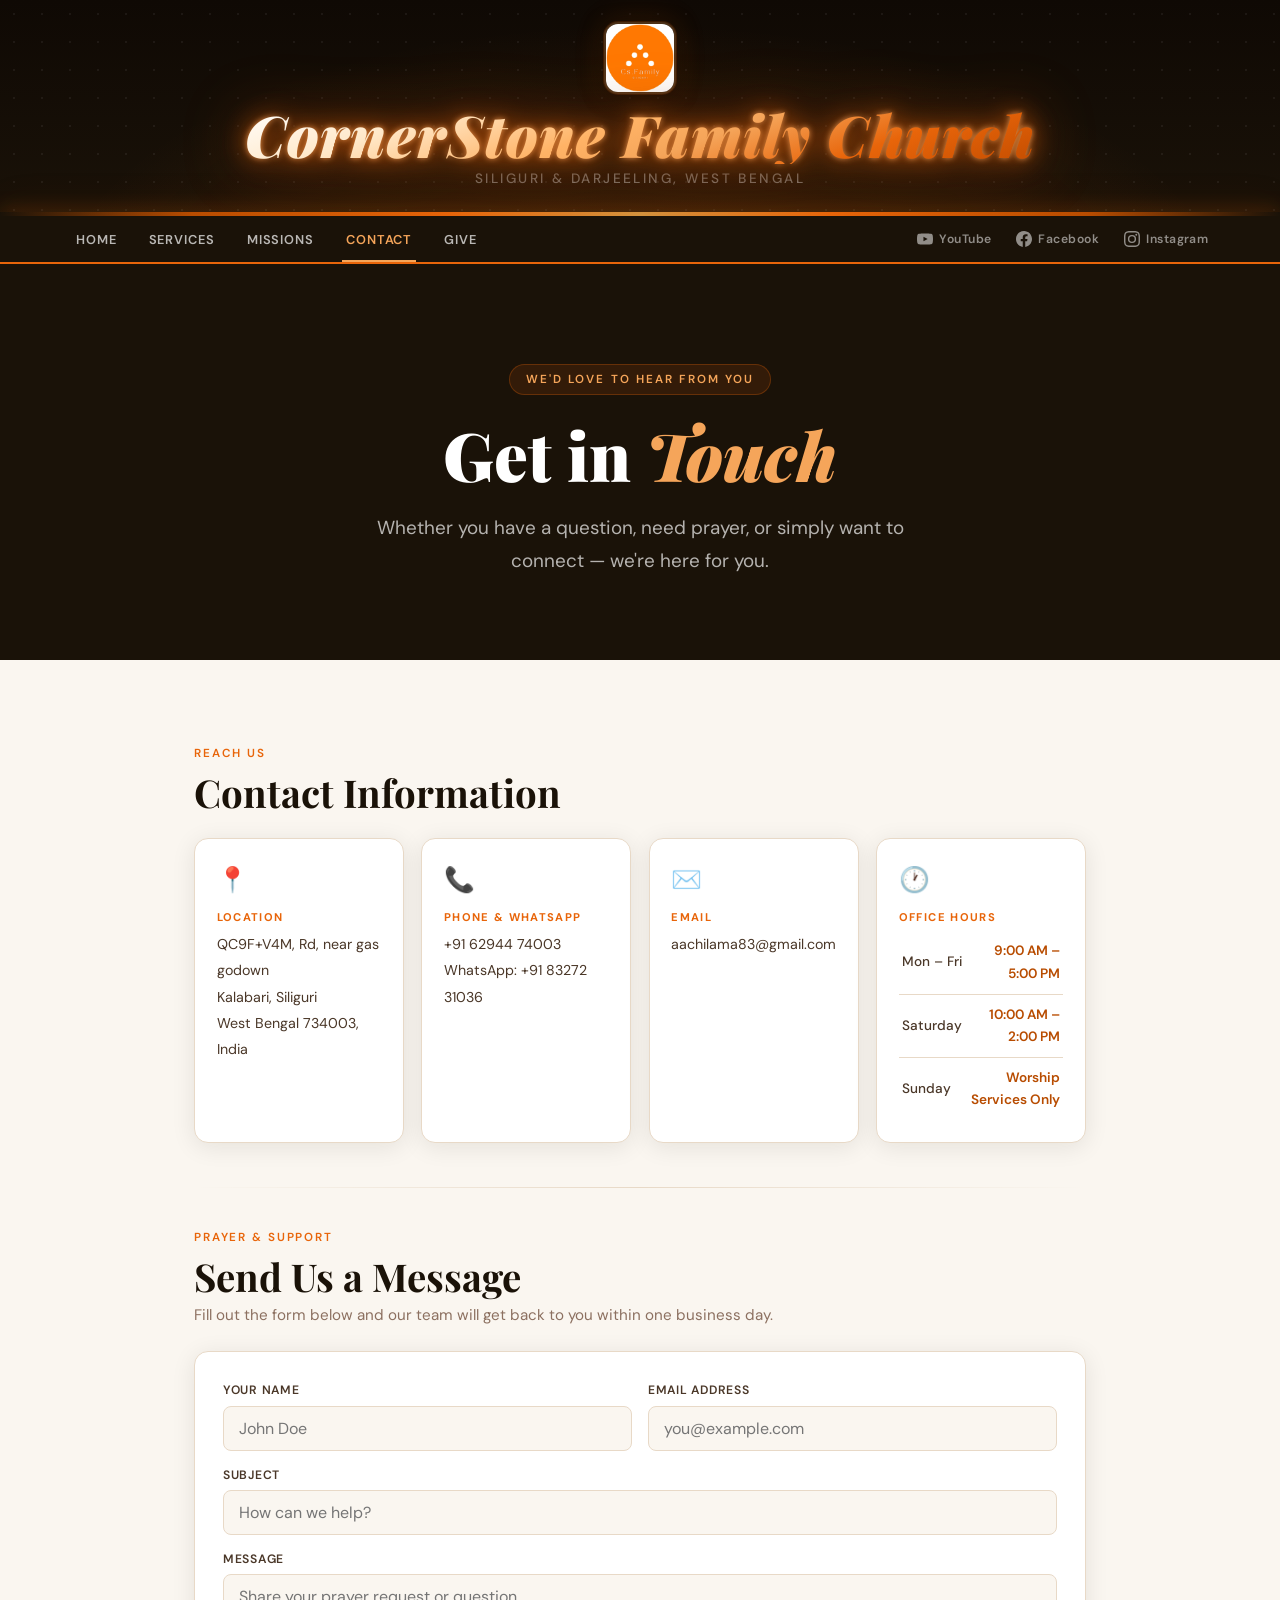
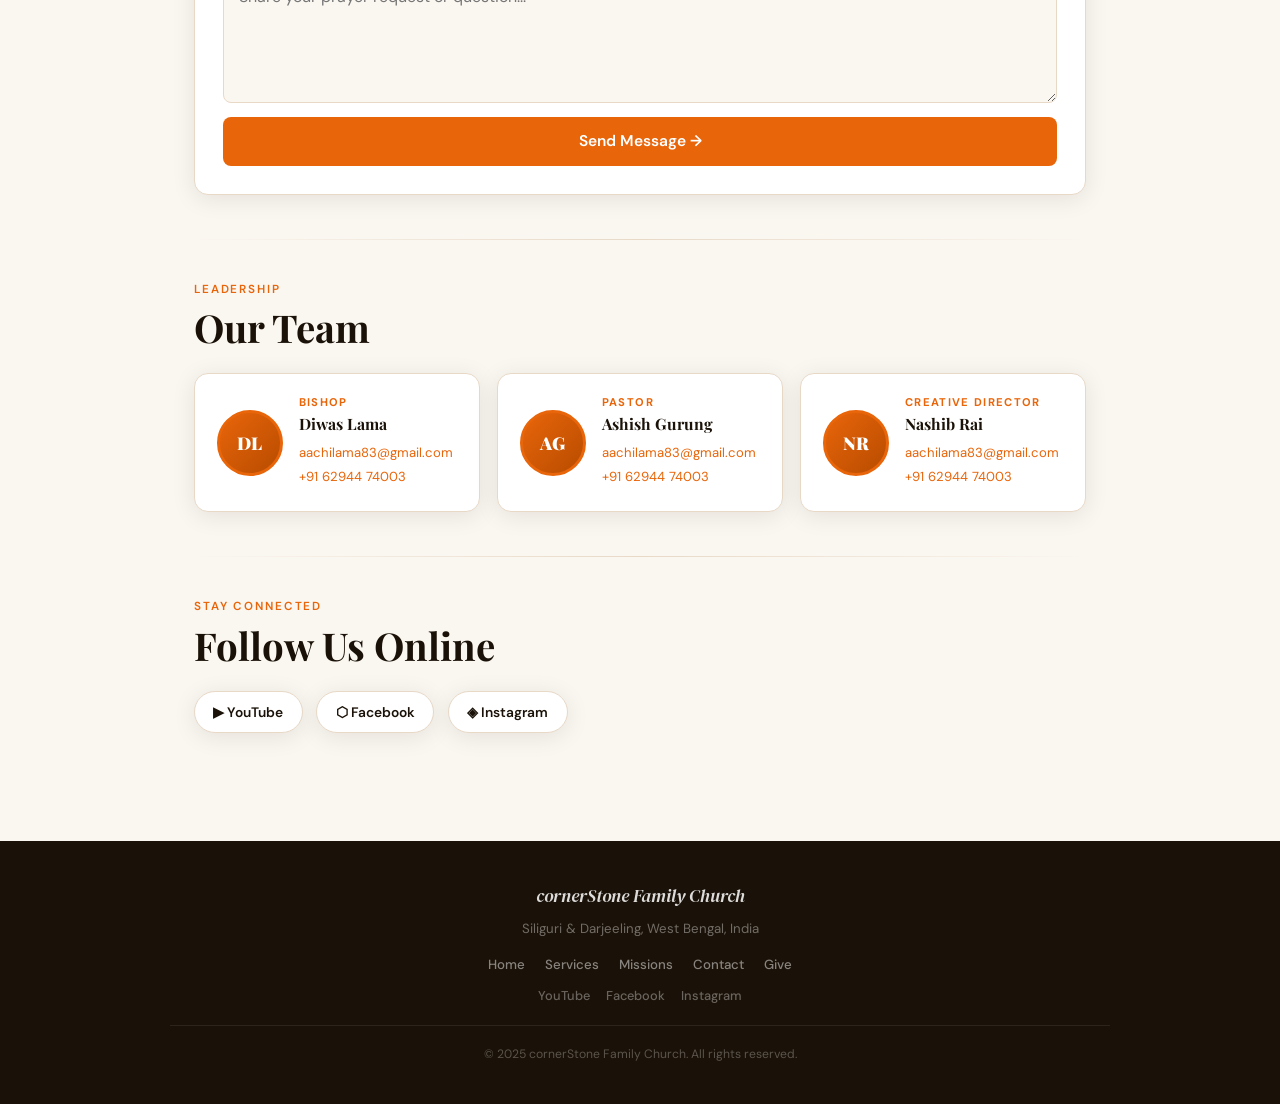
==== commit 2c2a4074: "finishing touches" ====
--- a/contact.html
+++ b/contact.html
@@ -1,210 +1,3 @@
-<<<<<<< HEAD
-<!DOCTYPE html>
-<html lang="en">
-<head>
-  <meta charset="UTF-8">
-  <meta name="viewport" content="width=device-width, initial-scale=1.0">
-  <title>Contact Us &mdash; CornerStone Family Church</title>
-  <link rel="stylesheet" href="styles.css">
-</head>
-<body>
-
-  <header class="site-header">
-    <div class="header-inner">
-      <img src="corner_stone_church_logo.jpg" alt="CornerStone Family Logo" class="brand-logo">
-      <div class="brand-center">
-        <span class="brand-name">CornerStone Family Church</span>
-        <span class="brand-tagline">Siliguri &amp; Darjeeling, West Bengal</span>
-      </div>
-    </div>
-  </header>
-
-  <section class="hero hero-sub">
-    <div class="hero-bg"></div>
-    <div class="hero-pattern"></div>
-    <span class="hero-eyebrow">We&rsquo;d Love to Hear from You</span>
-    <h2>Get in <em>Touch</em></h2>
-    <p>Whether you have a question, need prayer, or simply want to connect &mdash; we&rsquo;re here for you.</p>
-  </section>
-
-  <main>
-
-    <!-- CONTACT INFO -->
-    <section class="fade-up">
-      <div class="section-heading">
-        <span class="section-label">Reach Us</span>
-        <h2>Contact Information</h2>
-      </div>
-      <div class="info-grid" data-stagger>
-        <div class="info-card fade-up">
-          <span class="info-icon">&#128205;</span>
-          <h3>Location</h3>
-          <p>QC9F+V4M, Rd, near gas godown<br>Kalabari, Siliguri<br>West Bengal 734003, India</p>
-        </div>
-        <div class="info-card fade-up">
-          <span class="info-icon">&#128222;</span>
-          <h3>Phone &amp; WhatsApp</h3>
-          <p>
-            <a href="tel:+916294474003">+91 62944 74003</a><br>
-            WhatsApp: <a href="https://wa.me/918327231036">+91 83272 31036</a>
-          </p>
-        </div>
-        <div class="info-card fade-up">
-          <span class="info-icon">&#128140;</span>
-          <h3>Email</h3>
-          <p id="email-display">aachilama83&#64;gmail&#46;com</p>
-        </div>
-        <div class="info-card fade-up">
-          <span class="info-icon">&#128336;</span>
-          <h3>Office Hours</h3>
-          <table class="hours-table">
-            <tr><td>Mon &ndash; Fri</td><td>9:00 AM &ndash; 5:00 PM</td></tr>
-            <tr><td>Saturday</td><td>10:00 AM &ndash; 2:00 PM</td></tr>
-            <tr><td>Sunday</td><td>Worship Services Only</td></tr>
-          </table>
-        </div>
-      </div>
-    </section>
-
-    <div class="divider"></div>
-
-    <!-- MESSAGE FORM -->
-    <section class="fade-up" id="write">
-      <div class="section-heading">
-        <span class="section-label">Prayer &amp; Support</span>
-        <h2>Send Us a Message</h2>
-        <p>Fill out the form below and our team will get back to you within one business day.</p>
-      </div>
-      <div class="contact-form">
-        <form id="contact-form">
-          <div class="form-row">
-            <div class="form-group">
-              <label for="fname">Your Name</label>
-              <input type="text" id="fname" name="name" placeholder="John Doe" required>
-            </div>
-            <div class="form-group">
-              <label for="femail">Email Address</label>
-              <input type="email" id="femail" name="email" placeholder="you@example.com" required>
-            </div>
-          </div>
-          <div class="form-group">
-            <label for="fsubject">Subject</label>
-            <input type="text" id="fsubject" name="subject" placeholder="How can we help?">
-          </div>
-          <div class="form-group">
-            <label for="fmessage">Message</label>
-            <textarea id="fmessage" name="message" rows="5" placeholder="Share your prayer request or question..." required></textarea>
-          </div>
-          <button type="submit" class="form-submit">Send Message &rarr;</button>
-        </form>
-      </div>
-    </section>
-
-    <div class="divider"></div>
-
-    <!-- LEADERSHIP -->
-    <section class="fade-up" id="leadership">
-      <div class="section-heading">
-        <span class="section-label">Leadership</span>
-        <h2>Our Team</h2>
-      </div>
-      <div class="leader-grid" data-stagger>
-        <article class="leader-card fade-up">
-          <div class="leader-avatar">DL</div>
-          <div class="leader-card-content">
-            <h3>Bishop</h3>
-            <span class="leader-name">Diwas Lama</span>
-            <p>aachilama83&#64;gmail&#46;com</p>
-            <p><a href="tel:+916294474003">+91 62944 74003</a></p>
-          </div>
-        </article>
-        <article class="leader-card fade-up">
-          <div class="leader-avatar">AG</div>
-          <div class="leader-card-content">
-            <h3>Pastor</h3>
-            <span class="leader-name">Ashish Gurung</span>
-            <p>aachilama83&#64;gmail&#46;com</p>
-            <p><a href="tel:+916294474003">+91 62944 74003</a></p>
-          </div>
-        </article>
-        <article class="leader-card fade-up">
-          <div class="leader-avatar">NR</div>
-          <div class="leader-card-content">
-            <h3>Creative Director</h3>
-            <span class="leader-name">Nashib Rai</span>
-            <p>aachilama83&#64;gmail&#46;com</p>
-            <p><a href="tel:+916294474003">+91 62944 74003</a></p>
-          </div>
-        </article>
-      </div>
-    </section>
-
-    <div class="divider"></div>
-
-    <!-- SOCIAL -->
-    <section class="fade-up" id="social">
-      <div class="section-heading">
-        <span class="section-label">Stay Connected</span>
-        <h2>Follow Us Online</h2>
-      </div>
-      <div class="social-links">
-        <a href="https://www.youtube.com/@CORNERSTONEFAMILYSILIGURI" target="_blank" rel="noopener" class="social-link">&#9654; YouTube</a>
-        <a href="https://www.facebook.com/profile.php?id=61554645342227" target="_blank" rel="noopener" class="social-link">&#9711; Facebook</a>
-        <a href="https://www.instagram.com/cornerstone_family_siliguri/" target="_blank" rel="noopener" class="social-link">&#9670; Instagram</a>
-      </div>
-    </section>
-
-  </main>
-
-  <footer>
-    <div class="footer-inner">
-      <div class="footer-brand">CornerStone Family Church</div>
-      <p style="font-size:.83rem;margin:.35rem 0 0;color:rgba(255,255,255,.38);">Siliguri &amp; Darjeeling, West Bengal, India</p>
-      <div class="footer-links">
-        <a href="index.html">Home</a>
-        <a href="services.html">Services</a>
-        <a href="mission.html">Missions</a>
-        <a href="contact.html">Contact</a>
-        <a href="give.html">Give</a>
-      </div>
-      <div class="footer-social">
-        <a href="https://www.youtube.com/@CORNERSTONEFAMILYSILIGURI" target="_blank" rel="noopener">YouTube</a>
-        <a href="https://www.facebook.com/profile.php?id=61554645342227" target="_blank" rel="noopener">Facebook</a>
-        <a href="https://www.instagram.com/cornerstone_family_siliguri/" target="_blank" rel="noopener">Instagram</a>
-      </div>
-      <div class="footer-bottom">&copy; 2025 CornerStone Family Church. All rights reserved.</div>
-    </div>
-  </footer>
-
-  <script src="nav.js"></script>
-  <script>
-    // Build mailto link in JS so Cloudflare email obfuscation cannot mangle it
-    (function() {
-      var u = 'aachilama83', d = 'gmail.com';
-      var addr = u + '@' + d;
-      // Make email in info card a real link
-      var el = document.getElementById('email-display');
-      if (el) { el.innerHTML = '<a href="mailto:' + addr + '">' + addr + '</a>'; }
-      // Wire up form submit
-      var form = document.getElementById('contact-form');
-      if (form) {
-        form.addEventListener('submit', function(e) {
-          e.preventDefault();
-          var name    = document.getElementById('fname').value;
-          var subject = document.getElementById('fsubject').value || 'Message from website';
-          var message = document.getElementById('fmessage').value;
-          var body    = 'Name: ' + name + '\n\n' + message;
-          window.location.href = 'mailto:' + addr
-            + '?subject=' + encodeURIComponent(subject)
-            + '&body='    + encodeURIComponent(body);
-        });
-      }
-    })();
-  </script>
-
-</body>
-</html>
-=======
 <!DOCTYPE html>
 <html lang="en">
 <head>
@@ -216,9 +9,12 @@
 <body>
 
   <header class="site-header">
-    <div class="brand-wrap">
-      <img src="Corner_stone_church_logo.jpg" alt="cornerStone Family Logo" class="brand-logo">
-      <span class="brand-name">CornerStone Family Church</span>
+    <div class="header-inner">
+      <img src="corner_stone_church_logo.jpg" alt="CornerStone Family Logo" class="brand-logo">
+      <div class="brand-center">
+        <span class="brand-name">CornerStone Family Church</span>
+        <span class="brand-tagline">Siliguri &amp; Darjeeling, West Bengal</span>
+      </div>
     </div>
   </header>
 
@@ -400,6 +196,6 @@
       border: 3px solid var(--brand);
     }
   </style>
+  <script src="nav.js"></script>
 </body>
 </html>
->>>>>>> 884a267f84f0d3b097bdd51c62d2d315a9a38f2e
--- a/styles.css
+++ b/styles.css
@@ -1,4 +1,3 @@
-<<<<<<< HEAD
 @import url('https://fonts.googleapis.com/css2?family=Playfair+Display:ital,wght@0,700;0,900;1,700&family=DM+Sans:wght@300;400;500;600&family=DM+Serif+Display:ital@0;1&display=swap');
 
 *, *::before, *::after { box-sizing: border-box; margin: 0; padding: 0; }
@@ -802,699 +801,4 @@
   .btn-outline:hover, .hero-cta a.secondary:hover,
   .btn-ghost:hover,
   .section-action a:hover { transform: none; }
-=======
-@import url('https://fonts.googleapis.com/css2?family=Playfair+Display:ital,wght@0,700;0,900;1,700&family=DM+Sans:wght@300;400;500;600&family=DM+Serif+Display:ital@0;1&display=swap');
-
-*, *::before, *::after { box-sizing: border-box; margin: 0; padding: 0; }
-
-:root {
-  --brand:        #e8650a;
-  --brand-dark:   #b84c00;
-  --brand-light:  #fdf0e3;
-  --brand-mid:    #f5a55a;
-  --gold:         #d4933e;
-  --ink:          #1a1208;
-  --ink-soft:     #4a3728;
-  --ink-faint:    #8c7060;
-  --paper:        #faf6f0;
-  --paper-warm:   #f5ede0;
-  --white:        #ffffff;
-  --card-border:  #e8d9c7;
-  --radius:       14px;
-  --radius-sm:    8px;
-  --shadow:       0 4px 24px rgba(26,18,8,.09);
-  --shadow-lg:    0 16px 48px rgba(26,18,8,.15);
-  --transition:   0.25s cubic-bezier(0.4,0,0.2,1);
-  /* nav height — used to offset anchors if needed */
-  --nav-h:        46px;
-}
-
-html { scroll-behavior: smooth; font-size: 16px; -webkit-text-size-adjust: 100%; }
-
-body {
-  font-family: 'DM Sans', sans-serif;
-  background: var(--paper);
-  color: var(--ink);
-  line-height: 1.65;
-  overflow-x: hidden;
-  -webkit-font-smoothing: antialiased;
-}
-
-::-webkit-scrollbar { width: 5px; }
-::-webkit-scrollbar-track { background: var(--paper-warm); }
-::-webkit-scrollbar-thumb { background: var(--brand-mid); border-radius: 99px; }
-
-/* ── TYPOGRAPHY ── */
-h1,h2,h3,h4 { font-family: 'Playfair Display', Georgia, serif; line-height: 1.18; color: var(--ink); }
-h2 { font-size: clamp(1.45rem, 3.5vw, 2.4rem); font-weight: 700; }
-h3 { font-size: clamp(1rem, 2vw, 1.32rem); font-weight: 700; }
-p  { font-size: 0.97rem; color: var(--ink-soft); line-height: 1.75; }
-a  { color: var(--brand); text-decoration: none; transition: color var(--transition); }
-a:hover { color: var(--brand-dark); }
-strong { color: var(--ink); }
-
-/* ── HEADER ── */
-.site-header {
-  background: var(--ink);
-  padding: 0 1.75rem;
-  display: flex;
-  align-items: center;
-  justify-content: space-between;
-  min-height: 66px;
-  position: relative;
-}
-.site-header::after {
-  content: '';
-  position: absolute;
-  bottom: 0; left: 0; right: 0; height: 3px;
-  background: linear-gradient(90deg, var(--brand), var(--gold), var(--brand-mid));
-}
-.brand-wrap { display: flex; align-items: center; gap: 0.8rem; min-width: 0; }
-.brand-logo {
-  height: 44px; width: auto; flex-shrink: 0;
-  border-radius: 9px;
-  border: 2px solid rgba(255,255,255,.15);
-  object-fit: contain;
-}
-.brand-name {
-  font-family: 'DM Serif Display', Georgia, serif;
-  font-size: clamp(0.88rem, 2vw, 1.3rem);
-  color: var(--white);
-  font-style: italic;
-  letter-spacing: 0.01em;
-  white-space: nowrap;
-  overflow: hidden;
-  text-overflow: ellipsis;
-}
-
-/* ── NAV ── */
-.site-nav {
-  position: sticky; top: 0; z-index: 1000;
-  background: var(--ink);
-  border-bottom: 2px solid var(--brand);
-}
-/* inner wrapper: links left/center, socials right */
-.nav-inner {
-  display: flex;
-  align-items: stretch;
-  justify-content: space-between;
-  max-width: 1200px;
-  margin: 0 auto;
-  padding: 0 1.25rem;
-  position: relative;
-}
-.nav-links {
-  list-style: none;
-  display: flex;
-  flex-wrap: nowrap;
-  align-items: stretch;
-  gap: 0;
-  margin: 0; padding: 0;
-}
-.nav-links li a {
-  display: flex; align-items: center;
-  padding: 0 1rem;
-  height: var(--nav-h);
-  color: rgba(255,255,255,.7);
-  font-weight: 600;
-  font-size: 0.8rem;
-  letter-spacing: 0.07em;
-  text-transform: uppercase;
-  transition: color var(--transition);
-  position: relative;
-  white-space: nowrap;
-}
-.nav-links li a::after {
-  content: '';
-  position: absolute;
-  bottom: 0; left: 50%; right: 50%; height: 2px;
-  background: var(--brand);
-  transition: left var(--transition), right var(--transition);
-}
-.nav-links li a:hover { color: var(--white); }
-.nav-links li a:hover::after,
-.nav-links li a.active::after { left: 12%; right: 12%; }
-.nav-links li a.active { color: var(--brand-mid); }
-.nav-links li a.active::after { background: var(--brand-mid); }
-
-/* Social icons in nav */
-.nav-socials {
-  display: flex; align-items: center; gap: 0.1rem;
-  flex-shrink: 0;
-}
-.nav-social-link {
-  display: flex; align-items: center; gap: 0.38rem;
-  padding: 0 0.72rem;
-  height: var(--nav-h);
-  color: rgba(255,255,255,.52);
-  font-size: 0.76rem; font-weight: 600;
-  letter-spacing: 0.04em;
-  transition: color var(--transition), background var(--transition);
-  white-space: nowrap;
-}
-.nav-social-link svg { flex-shrink: 0; }
-.nav-social-link:hover { color: var(--brand-mid); background: rgba(255,255,255,.05); }
-.nav-social-label { /* shown on wider screens */ }
-
-/* Hamburger */
-.nav-toggle {
-  display: none;
-  background: none; border: none; cursor: pointer;
-  padding: 0.75rem 0.5rem;
-  align-items: center; justify-content: center;
-  flex-direction: column; gap: 5px;
-  flex-shrink: 0;
-}
-.nav-toggle span {
-  display: block; width: 22px; height: 2px;
-  background: var(--white);
-  transition: transform .3s, opacity .3s;
-}
-
-/* ── HERO ── */
-.hero {
-  position: relative;
-  min-height: 78vh;
-  display: flex; flex-direction: column;
-  align-items: center; justify-content: center;
-  text-align: center;
-  padding: 5rem 1.5rem 4rem;
-  overflow: hidden;
-  background: var(--ink);
-}
-.hero-bg {
-  position: absolute; inset: 0;
-  background:
-    radial-gradient(ellipse at 28% 62%, rgba(232,101,10,.32) 0%, transparent 60%),
-    radial-gradient(ellipse at 78% 22%, rgba(212,147,62,.22) 0%, transparent 55%),
-    linear-gradient(160deg, #2a1a0a 0%, #1a1208 55%, #0e0804 100%);
-}
-.hero-pattern {
-  position: absolute; inset: 0; opacity: .06;
-  background-image: radial-gradient(circle, rgba(255,255,255,.7) 1px, transparent 1px);
-  background-size: 34px 34px;
-}
-.hero > * { position: relative; z-index: 1; }
-
-.hero-eyebrow {
-  display: inline-block;
-  font-size: 0.73rem; font-weight: 600;
-  letter-spacing: 0.18em; text-transform: uppercase;
-  color: var(--brand-mid);
-  background: rgba(232,101,10,.12);
-  border: 1px solid rgba(232,101,10,.28);
-  padding: 0.3rem 1rem; border-radius: 99px;
-  margin-bottom: 1.4rem;
-  animation: fadeUp 0.7s ease both;
-}
-.hero h2 {
-  font-size: clamp(1.9rem, 6vw, 4.2rem);
-  font-weight: 900; color: var(--white);
-  max-width: 780px; margin: 0 auto; line-height: 1.1;
-  animation: fadeUp 0.8s 0.1s ease both;
-}
-.hero h2 em { font-style: italic; color: var(--brand-mid); }
-.hero p {
-  font-size: clamp(0.95rem, 2vw, 1.18rem);
-  color: rgba(255,255,255,.68);
-  max-width: 560px; margin: 1.2rem auto 0;
-  animation: fadeUp 0.8s 0.2s ease both;
-}
-.hero-cta {
-  display: flex; gap: 0.9rem; flex-wrap: wrap;
-  justify-content: center; margin-top: 2rem;
-  animation: fadeUp 0.8s 0.3s ease both;
-}
-.hero-sub { min-height: 44vh; }
-
-/* ── BUTTONS ── */
-.btn {
-  display: inline-flex; align-items: center; justify-content: center;
-  font-family: 'DM Sans', sans-serif;
-  font-weight: 600; font-size: 0.88rem;
-  letter-spacing: 0.03em;
-  padding: 0.8rem 1.6rem;
-  border-radius: 99px; cursor: pointer;
-  transition: transform var(--transition), box-shadow var(--transition), background var(--transition), color var(--transition);
-  text-decoration: none; border: none;
-  touch-action: manipulation;
-  -webkit-tap-highlight-color: transparent;
-}
-.btn:hover { text-decoration: none; transform: translateY(-2px); }
-
-.btn-primary, .hero-cta a:not(.btn-outline) {
-  display: inline-flex; align-items: center; justify-content: center;
-  font-family: 'DM Sans', sans-serif;
-  font-weight: 600; font-size: 0.88rem; letter-spacing: 0.03em;
-  padding: 0.8rem 1.6rem; border-radius: 99px; cursor: pointer;
-  background: var(--brand); color: var(--white);
-  box-shadow: 0 4px 18px rgba(232,101,10,.38);
-  transition: transform var(--transition), box-shadow var(--transition), background var(--transition);
-  text-decoration: none; border: none;
-  touch-action: manipulation; -webkit-tap-highlight-color: transparent;
-}
-.btn-primary:hover, .hero-cta a:not(.btn-outline):hover {
-  background: var(--brand-dark); transform: translateY(-2px);
-  box-shadow: 0 8px 24px rgba(232,101,10,.42); color: var(--white);
-}
-
-.btn-outline, .hero-cta a.secondary {
-  display: inline-flex; align-items: center; justify-content: center;
-  font-family: 'DM Sans', sans-serif;
-  font-weight: 600; font-size: 0.88rem; letter-spacing: 0.03em;
-  padding: 0.8rem 1.6rem; border-radius: 99px; cursor: pointer;
-  background: transparent; color: var(--white);
-  border: 2px solid rgba(255,255,255,.4);
-  transition: transform var(--transition), background var(--transition), border-color var(--transition);
-  text-decoration: none;
-  touch-action: manipulation; -webkit-tap-highlight-color: transparent;
-}
-.btn-outline:hover, .hero-cta a.secondary:hover {
-  background: rgba(255,255,255,.1); border-color: rgba(255,255,255,.75);
-  transform: translateY(-2px); color: var(--white);
-}
-
-.btn-ghost {
-  background: transparent; color: var(--brand-dark);
-  border: 2px solid var(--brand);
-}
-.btn-ghost:hover { background: var(--brand-light); }
-
-/* ── LAYOUT ── */
-main { max-width: 940px; margin: 0 auto; padding: 2.5rem 1.5rem 4rem; }
-section { margin-bottom: 2.75rem; }
-
-/* ── BANNERS ── */
-.intro-banner {
-  background: linear-gradient(135deg, #fff9f2, #fdf0e0);
-  border: 1px solid var(--card-border);
-  border-left: 4px solid var(--brand);
-  padding: 1.6rem 1.75rem;
-  border-radius: var(--radius);
-  box-shadow: var(--shadow);
-}
-.intro-banner h3 { color: var(--brand-dark); margin-bottom: 0.4rem; }
-
-.cta-banner {
-  display: flex; align-items: center; justify-content: space-between;
-  gap: 1.5rem; flex-wrap: wrap;
-  background: linear-gradient(135deg, #fff9f2, #fdf0e0);
-  border: 1px solid var(--card-border);
-  border-left: 4px solid var(--brand);
-  padding: 1.75rem 2rem;
-  border-radius: var(--radius);
-  box-shadow: var(--shadow);
-}
-.cta-banner-text h3 { color: var(--brand-dark); margin-bottom: 0.3rem; }
-.cta-banner-text p { max-width: 440px; }
-.cta-banner-actions { display: flex; gap: 0.75rem; flex-wrap: wrap; flex-shrink: 0; }
-
-/* ── LABELS / HEADINGS ── */
-.section-label {
-  font-size: 0.73rem; font-weight: 600;
-  letter-spacing: 0.16em; text-transform: uppercase;
-  color: var(--brand); display: block; margin-bottom: 0.4rem;
-}
-.section-heading { margin-bottom: 1.4rem; }
-.section-heading h2 { margin-bottom: 0.2rem; }
-.section-heading p { color: var(--ink-faint); font-size: 0.95rem; }
-
-/* ── CARDS ── */
-.section-cards {
-  display: grid;
-  grid-template-columns: repeat(auto-fit, minmax(210px, 1fr));
-  gap: 1.1rem; margin-top: 1.1rem;
-}
-.section-card {
-  background: var(--white);
-  border: 1px solid var(--card-border);
-  border-radius: var(--radius);
-  padding: 1.35rem 1.4rem;
-  box-shadow: var(--shadow);
-  transition: transform var(--transition), box-shadow var(--transition);
-}
-.section-card:hover { transform: translateY(-4px); box-shadow: var(--shadow-lg); }
-.section-card h3 { color: var(--brand-dark); margin-bottom: 0.45rem; font-size: 1.02rem; }
-.section-card p { font-size: 0.91rem; }
-.section-card .card-icon { font-size: 1.75rem; margin-bottom: 0.6rem; display: block; }
-.section-card .card-action {
-  display: inline-block; margin-top: 0.9rem;
-  font-size: 0.83rem; font-weight: 600; color: var(--brand);
-  border-bottom: 1px solid var(--brand-mid); padding-bottom: 1px;
-  transition: color var(--transition);
-}
-.section-card .card-action:hover { color: var(--brand-dark); }
-
-.section-action { margin-top: 1.25rem; }
-.section-action a {
-  display: inline-flex; align-items: center; justify-content: center;
-  background: var(--brand); color: var(--white);
-  font-family: 'DM Sans', sans-serif; font-weight: 600;
-  font-size: 0.88rem; padding: 0.76rem 1.5rem;
-  border-radius: 99px; text-decoration: none;
-  box-shadow: 0 4px 14px rgba(232,101,10,.28);
-  transition: background var(--transition), transform var(--transition), box-shadow var(--transition);
-  touch-action: manipulation; -webkit-tap-highlight-color: transparent;
-}
-.section-action a:hover {
-  background: var(--brand-dark); transform: translateY(-2px);
-  box-shadow: 0 8px 22px rgba(232,101,10,.35);
-}
-
-/* ── DIVIDER ── */
-.divider {
-  height: 1px;
-  background: linear-gradient(90deg, transparent, var(--card-border), transparent);
-  margin: 0.25rem 0 2.5rem;
-}
-
-/* ── MISSION CARDS ── */
-.mission-card {
-  background: var(--white);
-  border: 1px solid var(--card-border);
-  border-left: 5px solid var(--brand);
-  border-radius: var(--radius);
-  padding: 1.7rem 1.75rem;
-  margin-bottom: 1.1rem;
-  box-shadow: var(--shadow);
-  transition: transform var(--transition), box-shadow var(--transition);
-}
-.mission-card:hover { transform: translateY(-3px); box-shadow: var(--shadow-lg); }
-.mission-card h2 { font-size: 1.28rem; color: var(--ink); margin-bottom: 0.3rem; }
-.mission-date {
-  font-size: 0.76rem; color: var(--brand); font-weight: 600;
-  letter-spacing: 0.07em; text-transform: uppercase; margin-bottom: 0.6rem;
-}
-.mission-stats { display: flex; gap: 1rem; margin-top: 1rem; flex-wrap: wrap; }
-.mission-stat {
-  text-align: center;
-  background: var(--brand-light);
-  border-radius: var(--radius-sm);
-  padding: 0.65rem 1.1rem; min-width: 85px;
-}
-.stat-num {
-  display: block; font-size: 1.5rem;
-  font-family: 'Playfair Display', serif; font-weight: 900;
-  color: var(--brand-dark); line-height: 1;
-}
-.stat-label {
-  display: block; font-size: 0.68rem; font-weight: 600;
-  letter-spacing: 0.08em; text-transform: uppercase;
-  color: var(--ink-faint); margin-top: 0.2rem;
-}
-
-/* ── LEADER GRID ── */
-.leader-grid {
-  display: grid;
-  grid-template-columns: repeat(auto-fit, minmax(235px, 1fr));
-  gap: 1.1rem; margin-top: 1.1rem;
-}
-.leader-card {
-  background: var(--white);
-  border: 1px solid var(--card-border);
-  border-radius: var(--radius);
-  padding: 1.35rem;
-  box-shadow: var(--shadow);
-  display: flex; align-items: center; gap: 1rem;
-  transition: transform var(--transition), box-shadow var(--transition);
-}
-.leader-card:hover { transform: translateY(-3px); box-shadow: var(--shadow-lg); }
-.leader-card img {
-  width: 64px; height: 64px; border-radius: 50%;
-  object-fit: cover; border: 3px solid var(--brand); flex-shrink: 0;
-}
-.leader-card-content h3 {
-  font-size: 0.7rem; text-transform: uppercase;
-  letter-spacing: 0.12em; color: var(--brand);
-  margin-bottom: 0.12rem;
-  font-family: 'DM Sans', sans-serif; font-weight: 700;
-}
-.leader-name {
-  font-size: 0.98rem; color: var(--ink);
-  font-family: 'Playfair Display', serif; font-weight: 700;
-  display: block; margin-bottom: 0.32rem;
-}
-.leader-card-content p { font-size: 0.82rem; margin: 0.07rem 0; color: var(--ink-soft); }
-.leader-card-content a { color: var(--brand); }
-
-/* Avatar initials */
-.leader-avatar {
-  width: 64px; height: 64px; border-radius: 50%;
-  background: linear-gradient(135deg, var(--brand), var(--brand-dark));
-  color: var(--white);
-  font-family: 'Playfair Display', serif; font-weight: 900; font-size: 1.1rem;
-  display: flex; align-items: center; justify-content: center;
-  flex-shrink: 0; border: 3px solid var(--brand);
-}
-
-/* ── VIDEO ── */
-.video-container {
-  position: relative; padding-bottom: 56.25%; height: 0;
-  overflow: hidden; border-radius: var(--radius);
-  box-shadow: var(--shadow-lg); margin: 1.1rem 0;
-}
-.video-container iframe {
-  position: absolute; top: 0; left: 0; width: 100%; height: 100%; border: 0;
-}
-
-/* ── CONTACT FORM ── */
-.contact-form {
-  background: var(--white); border: 1px solid var(--card-border);
-  border-radius: var(--radius); padding: 1.75rem; box-shadow: var(--shadow);
-}
-.form-row { display: grid; grid-template-columns: 1fr 1fr; gap: 1rem; }
-.form-group { display: flex; flex-direction: column; gap: 0.32rem; margin-bottom: 0.85rem; }
-.form-group label {
-  font-size: 0.76rem; font-weight: 600;
-  letter-spacing: 0.06em; text-transform: uppercase; color: var(--ink-soft);
-}
-.form-group input,
-.form-group textarea {
-  padding: 0.7rem 0.95rem;
-  border: 1.5px solid var(--card-border);
-  border-radius: var(--radius-sm);
-  font-family: 'DM Sans', sans-serif; font-size: 1rem;
-  color: var(--ink); background: var(--paper);
-  transition: border-color var(--transition), box-shadow var(--transition);
-  outline: none; width: 100%;
-  /* Prevent iOS zoom on focus (font-size >= 16px) */
-  font-size: max(1rem, 16px);
-}
-.form-group input:focus,
-.form-group textarea:focus {
-  border-color: var(--brand); box-shadow: 0 0 0 3px rgba(232,101,10,.1);
-}
-.form-group textarea { resize: vertical; min-height: 115px; }
-.form-submit {
-  width: 100%; padding: 0.9rem;
-  background: var(--brand); color: var(--white);
-  font-family: 'DM Sans', sans-serif; font-weight: 600; font-size: 0.97rem;
-  border: none; border-radius: var(--radius-sm); cursor: pointer;
-  transition: background var(--transition), transform var(--transition);
-  touch-action: manipulation; -webkit-tap-highlight-color: transparent;
-}
-.form-submit:hover { background: var(--brand-dark); transform: translateY(-1px); }
-
-/* ── INFO CARDS ── */
-.info-grid {
-  display: grid; grid-template-columns: repeat(auto-fit, minmax(200px, 1fr));
-  gap: 1.1rem; margin-top: 1.1rem;
-}
-.info-card {
-  background: var(--white); border: 1px solid var(--card-border);
-  border-radius: var(--radius); padding: 1.35rem; box-shadow: var(--shadow);
-}
-.info-card .info-icon { font-size: 1.55rem; margin-bottom: 0.6rem; display: block; }
-.info-card h3 {
-  font-size: 0.7rem; text-transform: uppercase; letter-spacing: 0.12em;
-  color: var(--brand); margin-bottom: 0.42rem;
-  font-family: 'DM Sans', sans-serif; font-weight: 700;
-}
-.info-card p, .info-card a { font-size: 0.89rem; color: var(--ink-soft); line-height: 1.85; }
-.info-card a:hover { color: var(--brand-dark); }
-
-/* ── HOURS TABLE ── */
-.hours-table { width: 100%; border-collapse: collapse; margin-top: 0.45rem; }
-.hours-table tr:not(:last-child) td { border-bottom: 1px solid var(--card-border); }
-.hours-table td { padding: 0.55rem 0.2rem; font-size: 0.85rem; }
-.hours-table td:first-child { color: var(--ink-soft); font-weight: 500; }
-.hours-table td:last-child { color: var(--brand-dark); font-weight: 600; text-align: right; }
-
-/* ── SOCIAL LINKS (contact page) ── */
-.social-links { display: flex; gap: 0.85rem; flex-wrap: wrap; margin-top: 1rem; }
-.social-link {
-  display: flex; align-items: center; gap: 0.5rem;
-  background: var(--white); border: 1px solid var(--card-border);
-  border-radius: 99px; padding: 0.56rem 1.15rem;
-  font-weight: 600; font-size: 0.86rem; color: var(--ink);
-  box-shadow: var(--shadow);
-  transition: transform var(--transition), box-shadow var(--transition), background var(--transition);
-  touch-action: manipulation;
-}
-.social-link:hover {
-  transform: translateY(-2px); box-shadow: var(--shadow-lg);
-  background: var(--brand-light); color: var(--brand-dark);
-}
-
-/* ── GIVE CARDS ── */
-.give-grid {
-  display: grid; grid-template-columns: repeat(auto-fit, minmax(215px, 1fr));
-  gap: 1.1rem; margin-top: 1.1rem;
-}
-.give-card {
-  background: var(--white); border: 1px solid var(--card-border);
-  border-radius: var(--radius); padding: 1.7rem 1.4rem; text-align: center;
-  box-shadow: var(--shadow);
-  transition: transform var(--transition), box-shadow var(--transition);
-}
-.give-card:hover { transform: translateY(-4px); box-shadow: var(--shadow-lg); }
-.give-card .give-icon { font-size: 2.1rem; margin-bottom: 0.85rem; display: block; }
-.give-card h3 { color: var(--ink); margin-bottom: 0.42rem; font-size: 1.07rem; }
-.give-card p { font-size: 0.89rem; color: var(--ink-soft); margin-bottom: 1.15rem; }
-.give-card.give-highlight {
-  background: linear-gradient(145deg, var(--brand), var(--brand-dark));
-  border-color: transparent;
-}
-.give-card.give-highlight h3,
-.give-card.give-highlight p { color: rgba(255,255,255,.92); }
-.give-card.give-highlight .section-action a {
-  background: var(--white); color: var(--brand-dark);
-  box-shadow: 0 4px 14px rgba(0,0,0,.15);
-}
-.give-card.give-highlight .section-action a:hover { background: var(--brand-light); }
-
-/* ── FOOTER ── */
-footer {
-  background: var(--ink); color: rgba(255,255,255,.45);
-  padding: 2.5rem 1.5rem; text-align: center;
-}
-.footer-inner { max-width: 940px; margin: 0 auto; }
-.footer-brand {
-  font-family: 'DM Serif Display', serif;
-  font-size: 1.12rem; font-style: italic;
-  color: rgba(255,255,255,.85); margin-bottom: 0.3rem;
-}
-.footer-links {
-  display: flex; gap: 1.25rem; justify-content: center;
-  flex-wrap: wrap; margin: 0.9rem 0 0.55rem;
-}
-.footer-links a {
-  color: rgba(255,255,255,.48); font-size: 0.83rem; font-weight: 500;
-  transition: color var(--transition);
-}
-.footer-links a:hover { color: var(--brand-mid); }
-.footer-social { display: flex; gap: 1rem; justify-content: center; margin-bottom: 0.4rem; }
-.footer-social a {
-  color: rgba(255,255,255,.35); font-size: 0.8rem; font-weight: 500;
-  transition: color var(--transition);
-}
-.footer-social a:hover { color: var(--brand-mid); }
-.footer-bottom {
-  font-size: 0.76rem; margin-top: 1.2rem;
-  border-top: 1px solid rgba(255,255,255,.08);
-  padding-top: 1.1rem; color: rgba(255,255,255,.28);
-}
-
-/* ── ANIMATIONS ── */
-@keyframes fadeUp {
-  from { opacity: 0; transform: translateY(20px); }
-  to   { opacity: 1; transform: translateY(0); }
-}
-.fade-up { opacity: 0; transform: translateY(22px); transition: opacity 0.55s ease, transform 0.55s ease; }
-.fade-up.visible { opacity: 1; transform: translateY(0); }
-
-/* ── RESPONSIVE: TABLET (≤ 900px) ── */
-@media (max-width: 900px) {
-  /* hide text labels on social icons to save space */
-  .nav-social-link span { display: none; }
-  .nav-social-link { padding: 0 0.6rem; }
-}
-
-/* ── RESPONSIVE: MOBILE (≤ 768px) ── */
-@media (max-width: 768px) {
-  :root { --nav-h: 44px; }
-
-  /* Header */
-  .site-header { padding: 0 1rem; min-height: 60px; }
-  .brand-logo { height: 38px; }
-
-  /* Nav: stack links vertically, show hamburger */
-  .nav-inner { flex-wrap: wrap; padding: 0 0.75rem; }
-  .nav-toggle { display: flex; order: 1; }
-  .nav-socials { order: 2; margin-left: auto; }
-  .nav-social-link span { display: none; }
-  .nav-social-link { padding: 0 0.55rem; }
-
-  .nav-links {
-    display: none;
-    flex-direction: column;
-    width: 100%;
-    order: 3;
-    border-top: 1px solid rgba(255,255,255,.08);
-    padding-bottom: 0.5rem;
-  }
-  .nav-links.open { display: flex; }
-  .nav-links li a {
-    height: auto;
-    padding: 0.75rem 1rem;
-    border-bottom: 1px solid rgba(255,255,255,.06);
-    font-size: 0.85rem;
-  }
-  .nav-links li a::after { display: none; }
-
-  /* Hero */
-  .hero { min-height: 58vh; padding: 3.5rem 1.15rem 3rem; }
-  .hero-sub { min-height: 38vh; padding: 3rem 1.15rem 2.5rem; }
-  .hero-cta { flex-direction: column; align-items: stretch; }
-  .hero-cta a { text-align: center; }
-
-  /* Layout */
-  main { padding: 1.75rem 1rem 3rem; }
-
-  /* Cards: 1 column on very small screens is handled by minmax, but force it */
-  .section-cards { grid-template-columns: 1fr 1fr; }
-
-  /* Forms */
-  .form-row { grid-template-columns: 1fr; }
-  .contact-form { padding: 1.25rem; }
-
-  /* CTA banner */
-  .cta-banner { flex-direction: column; padding: 1.4rem 1.25rem; }
-  .cta-banner-actions { width: 100%; }
-  .cta-banner-actions .btn,
-  .cta-banner-actions .btn-primary,
-  .cta-banner-actions .btn-ghost { flex: 1; text-align: center; justify-content: center; }
-
-  /* Mission */
-  .mission-card { padding: 1.2rem 1.1rem; }
-
-  /* Footer */
-  .footer-links { gap: 0.9rem; }
-}
-
-/* ── RESPONSIVE: SMALL MOBILE (≤ 480px) ── */
-@media (max-width: 480px) {
-  .section-cards { grid-template-columns: 1fr; }
-  .give-grid { grid-template-columns: 1fr; }
-  .leader-grid { grid-template-columns: 1fr; }
-  .info-grid { grid-template-columns: 1fr; }
-  .mission-stats { gap: 0.55rem; }
-  .social-links { flex-direction: column; }
-  .hero-cta a { width: 100%; }
-  .intro-banner { padding: 1.25rem 1.1rem; }
-  main { padding: 1.5rem 0.9rem 2.5rem; }
-}
-
-/* ── TOUCH IMPROVEMENTS ── */
-@media (hover: none) {
-  /* Remove hover transforms on touch devices — they stick */
-  .section-card:hover,
-  .leader-card:hover,
-  .mission-card:hover,
-  .give-card:hover { transform: none; box-shadow: var(--shadow); }
-  .btn-primary:hover, .hero-cta a:not(.btn-outline):hover,
-  .btn-outline:hover, .hero-cta a.secondary:hover,
-  .btn-ghost:hover,
-  .section-action a:hover { transform: none; }
->>>>>>> 884a267f84f0d3b097bdd51c62d2d315a9a38f2e
 }
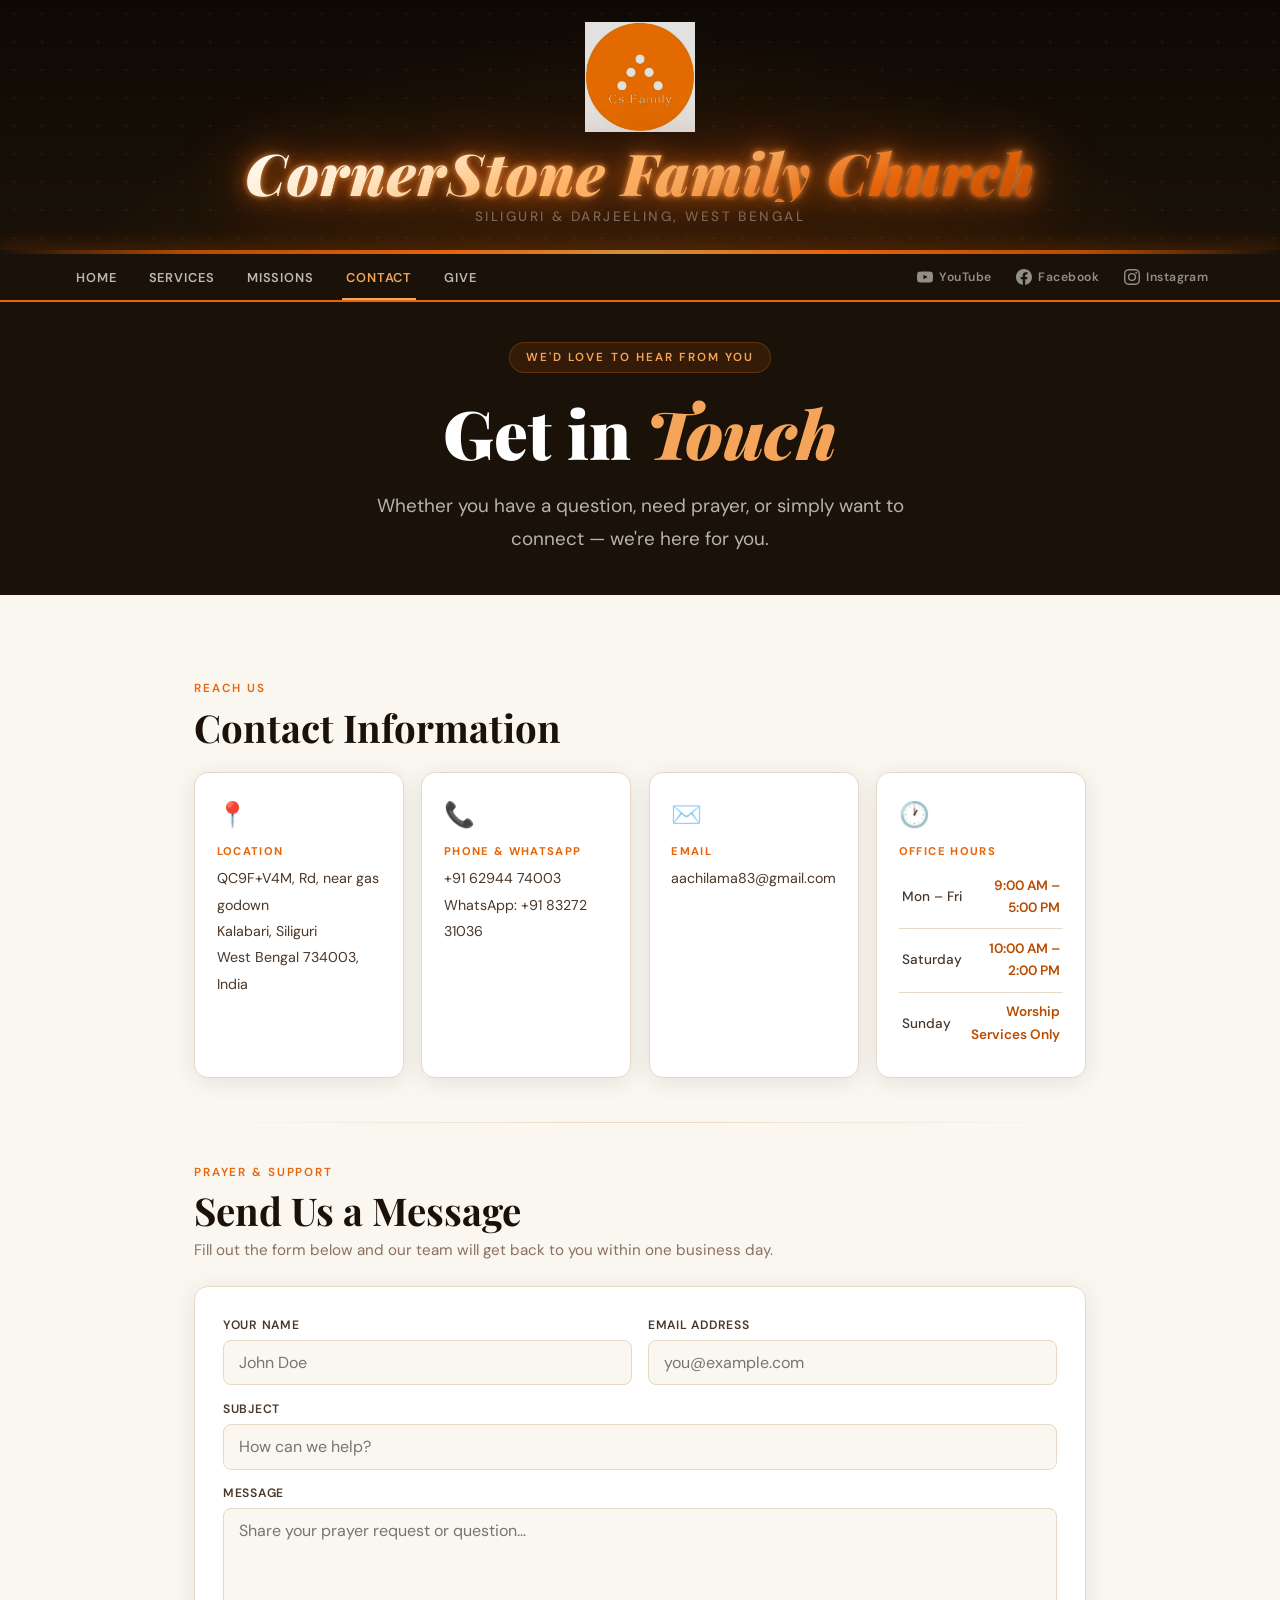
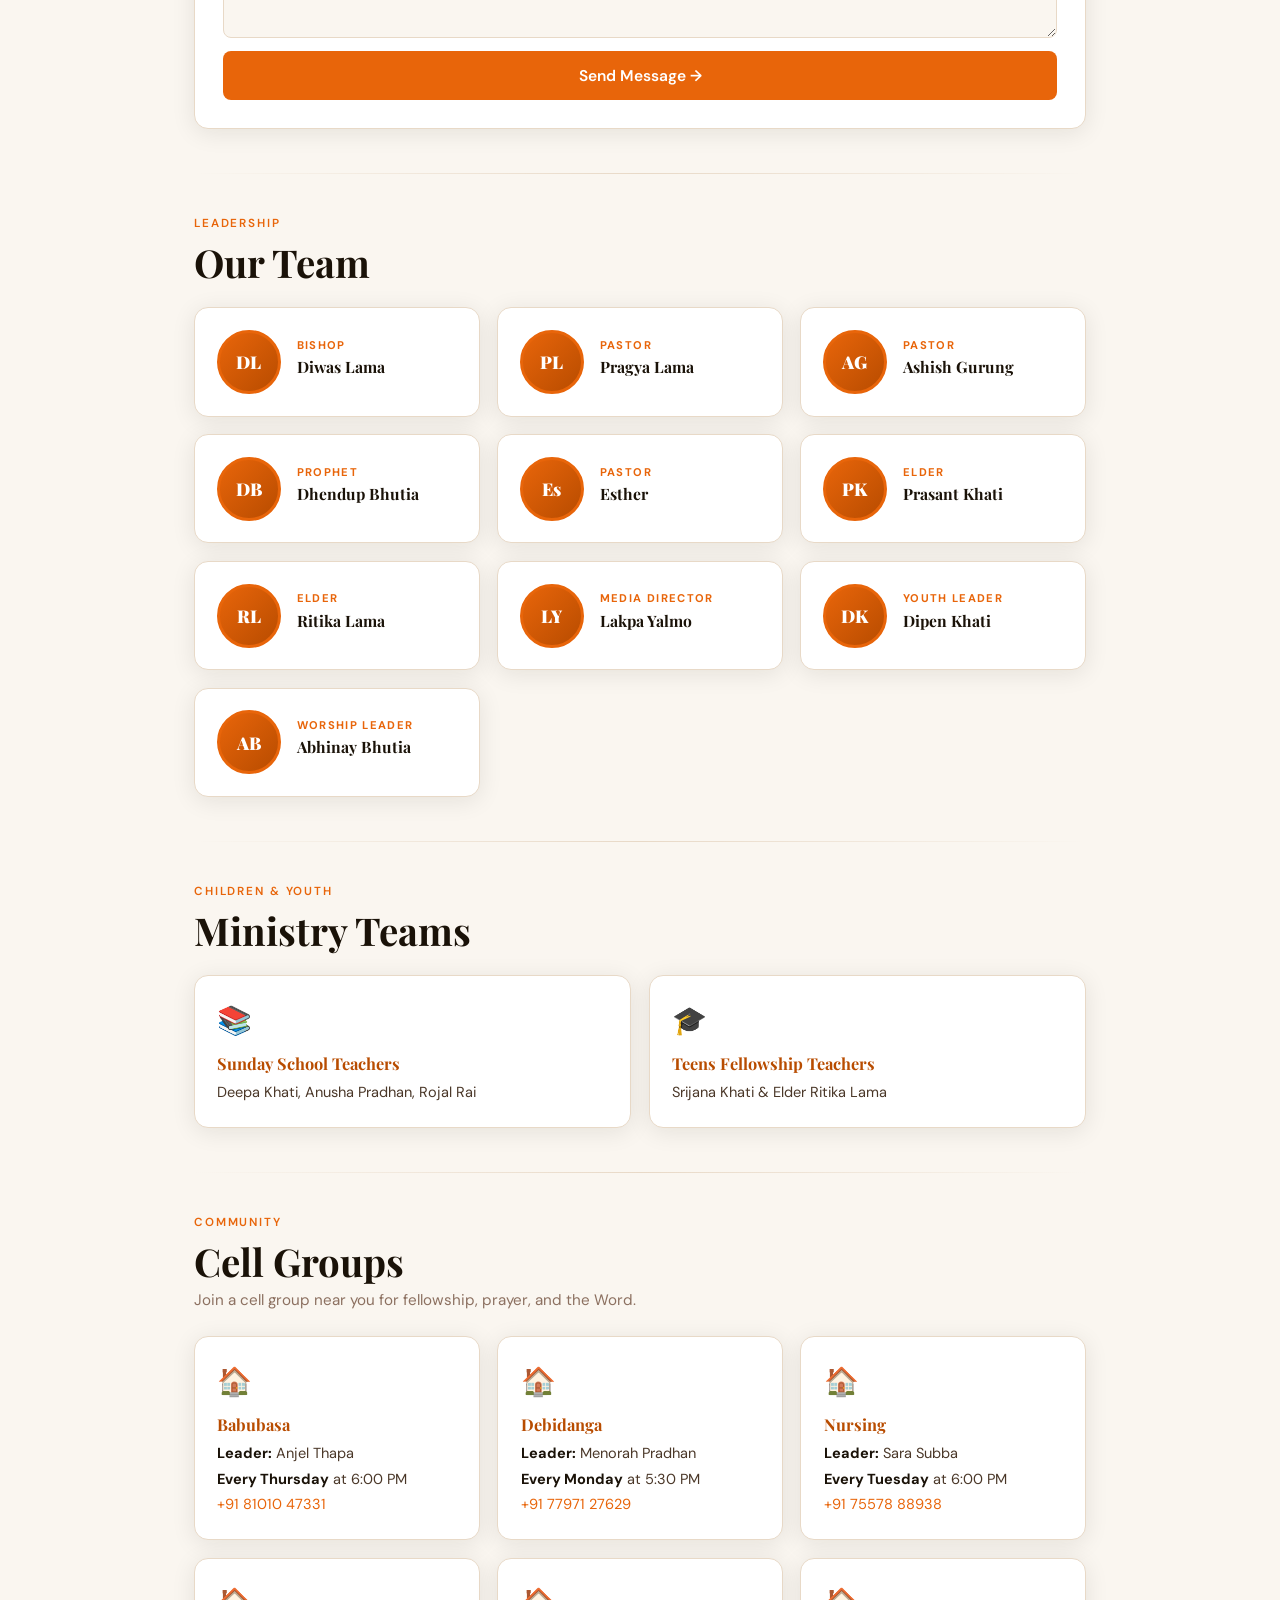
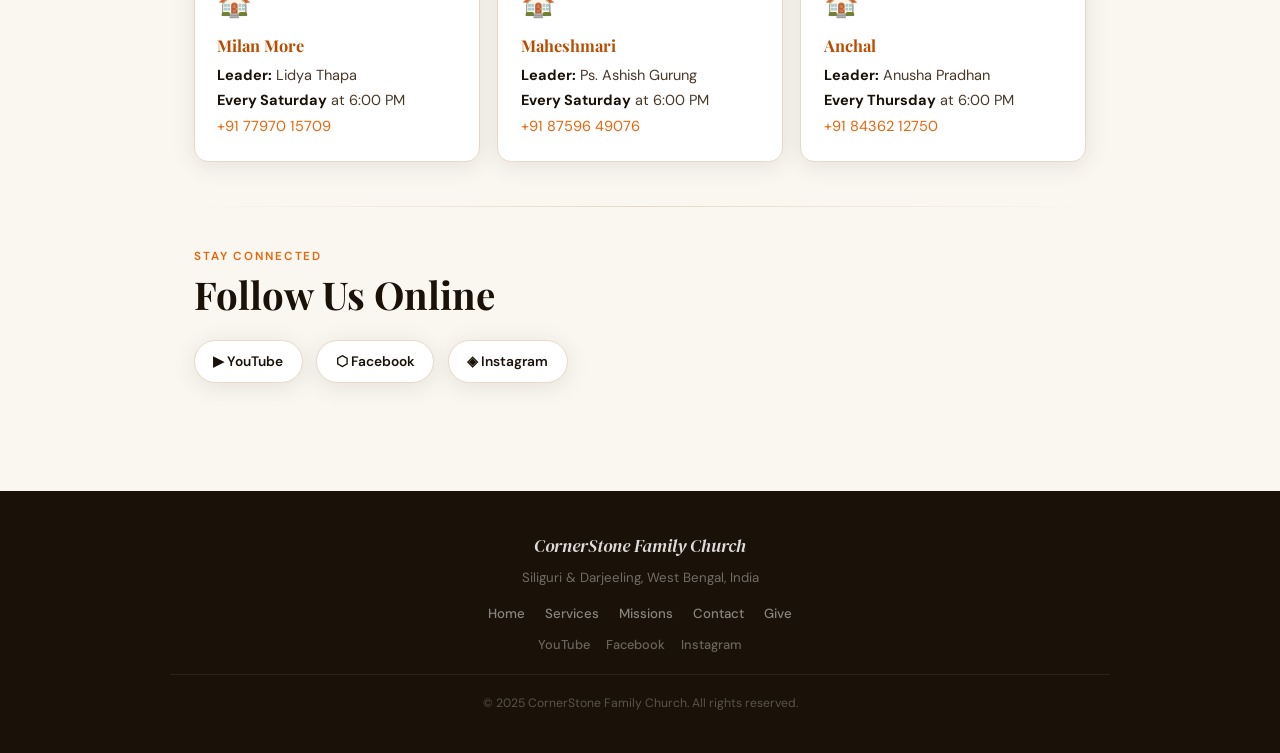
==== commit 3af12c98: "added features" ====
--- a/contact.html
+++ b/contact.html
@@ -10,7 +10,7 @@
 
   <header class="site-header">
     <div class="header-inner">
-      <img src="corner_stone_church_logo.jpg" alt="CornerStone Family Logo" class="brand-logo">
+      <img src="corner_stone_church_logo.png" alt="CornerStone Family Logo" class="brand-logo">
       <div class="brand-center">
         <span class="brand-name">CornerStone Family Church</span>
         <span class="brand-tagline">Siliguri &amp; Darjeeling, West Bengal</span>
@@ -113,8 +113,13 @@
           <div class="leader-card-content">
             <h3>Bishop</h3>
             <span class="leader-name">Diwas Lama</span>
-            <p><a href="mailto:aachilama83@gmail.com">aachilama83@gmail.com</a></p>
-            <p><a href="tel:+916294474003">+91 62944 74003</a></p>
+          </div>
+        </article>
+        <article class="leader-card fade-up">
+          <div class="leader-avatar">PL</div>
+          <div class="leader-card-content">
+            <h3>Pastor</h3>
+            <span class="leader-name">Pragya Lama</span>
           </div>
         </article>
         <article class="leader-card fade-up">
@@ -122,18 +127,133 @@
           <div class="leader-card-content">
             <h3>Pastor</h3>
             <span class="leader-name">Ashish Gurung</span>
-            <p><a href="mailto:aachilama83@gmail.com">aachilama83@gmail.com</a></p>
-            <p><a href="tel:+916294474003">+91 62944 74003</a></p>
-          </div>
-        </article>
-        <article class="leader-card fade-up">
-          <div class="leader-avatar">NR</div>
-          <div class="leader-card-content">
-            <h3>Creative Director</h3>
-            <span class="leader-name">Nashib Rai</span>
-            <p><a href="mailto:aachilama83@gmail.com">aachilama83@gmail.com</a></p>
-            <p><a href="tel:+916294474003">+91 62944 74003</a></p>
-          </div>
+          </div>
+        </article>
+        <article class="leader-card fade-up">
+          <div class="leader-avatar">DB</div>
+          <div class="leader-card-content">
+            <h3>Prophet</h3>
+            <span class="leader-name">Dhendup Bhutia</span>
+          </div>
+        </article>
+        <article class="leader-card fade-up">
+          <div class="leader-avatar">Es</div>
+          <div class="leader-card-content">
+            <h3>Pastor</h3>
+            <span class="leader-name">Esther</span>
+          </div>
+        </article>
+        <article class="leader-card fade-up">
+          <div class="leader-avatar">PK</div>
+          <div class="leader-card-content">
+            <h3>Elder</h3>
+            <span class="leader-name">Prasant Khati</span>
+          </div>
+        </article>
+        <article class="leader-card fade-up">
+          <div class="leader-avatar">RL</div>
+          <div class="leader-card-content">
+            <h3>Elder</h3>
+            <span class="leader-name">Ritika Lama</span>
+          </div>
+        </article>
+        <article class="leader-card fade-up">
+          <div class="leader-avatar">LY</div>
+          <div class="leader-card-content">
+            <h3>Media Director</h3>
+            <span class="leader-name">Lakpa Yalmo</span>
+          </div>
+        </article>
+        <article class="leader-card fade-up">
+          <div class="leader-avatar">DK</div>
+          <div class="leader-card-content">
+            <h3>Youth Leader</h3>
+            <span class="leader-name">Dipen Khati</span>
+          </div>
+        </article>
+        <article class="leader-card fade-up">
+          <div class="leader-avatar">AB</div>
+          <div class="leader-card-content">
+            <h3>Worship Leader</h3>
+            <span class="leader-name">Abhinay Bhutia</span>
+          </div>
+        </article>
+      </div>
+    </section>
+
+    <div class="divider"></div>
+
+    <!-- MINISTRY TEAMS -->
+    <section class="fade-up" id="ministries">
+      <div class="section-heading">
+        <span class="section-label">Children &amp; Youth</span>
+        <h2>Ministry Teams</h2>
+      </div>
+      <div class="section-cards" data-stagger>
+        <article class="section-card fade-up">
+          <span class="card-icon">📚</span>
+          <h3>Sunday School Teachers</h3>
+          <p>Deepa Khati, Anusha Pradhan, Rojal Rai</p>
+        </article>
+        <article class="section-card fade-up">
+          <span class="card-icon">🎓</span>
+          <h3>Teens Fellowship Teachers</h3>
+          <p>Srijana Khati &amp; Elder Ritika Lama</p>
+        </article>
+      </div>
+    </section>
+
+    <div class="divider"></div>
+
+    <!-- CELL GROUPS -->
+    <section class="fade-up" id="cell-groups">
+      <div class="section-heading">
+        <span class="section-label">Community</span>
+        <h2>Cell Groups</h2>
+        <p>Join a cell group near you for fellowship, prayer, and the Word.</p>
+      </div>
+      <div class="section-cards" data-stagger>
+        <article class="section-card fade-up">
+          <span class="card-icon">🏠</span>
+          <h3>Babubasa</h3>
+          <p><strong>Leader:</strong> Anjel Thapa<br>
+          <strong>Every Thursday</strong> at 6:00 PM<br>
+          <a href="tel:+918101047331">+91 81010 47331</a></p>
+        </article>
+        <article class="section-card fade-up">
+          <span class="card-icon">🏠</span>
+          <h3>Debidanga</h3>
+          <p><strong>Leader:</strong> Menorah Pradhan<br>
+          <strong>Every Monday</strong> at 5:30 PM<br>
+          <a href="tel:+917797127629">+91 77971 27629</a></p>
+        </article>
+        <article class="section-card fade-up">
+          <span class="card-icon">🏠</span>
+          <h3>Nursing</h3>
+          <p><strong>Leader:</strong> Sara Subba<br>
+          <strong>Every Tuesday</strong> at 6:00 PM<br>
+          <a href="tel:+917557888938">+91 75578 88938</a></p>
+        </article>
+        <article class="section-card fade-up">
+          <span class="card-icon">🏠</span>
+          <h3>Milan More</h3>
+          <p><strong>Leader:</strong> Lidya Thapa<br>
+          <strong>Every Saturday</strong> at 6:00 PM<br>
+          <a href="tel:+917797015709">+91 77970 15709</a></p>
+        </article>
+        <article class="section-card fade-up">
+          <span class="card-icon">🏠</span>
+          <h3>Maheshmari</h3>
+          <p><strong>Leader:</strong> Ps. Ashish Gurung<br>
+          <strong>Every Saturday</strong> at 6:00 PM<br>
+          <a href="tel:+918759649076">+91 87596 49076</a></p>
+        </article>
+        <article class="section-card fade-up">
+          <span class="card-icon">🏠</span>
+          <h3>Anchal</h3>
+          <p><strong>Leader:</strong> Anusha Pradhan<br>
+          <strong>Every Thursday</strong> at 6:00 PM<br>
+          <a href="tel:+918436212750">+91 84362 12750</a></p>
         </article>
       </div>
     </section>
@@ -147,15 +267,9 @@
         <h2>Follow Us Online</h2>
       </div>
       <div class="social-links">
-        <a href="https://www.youtube.com/@CORNERSTONEFAMILYSILIGURI" target="_blank" rel="noopener" class="social-link">
-          ▶ YouTube
-        </a>
-        <a href="https://www.facebook.com/profile.php?id=61554645342227" target="_blank" rel="noopener" class="social-link">
-          ⬡ Facebook
-        </a>
-        <a href="https://www.instagram.com/cornerstone_family_siliguri/" target="_blank" rel="noopener" class="social-link">
-          ◈ Instagram
-        </a>
+        <a href="https://www.youtube.com/@CORNERSTONEFAMILYSILIGURI" target="_blank" rel="noopener" class="social-link">▶ YouTube</a>
+        <a href="https://www.facebook.com/profile.php?id=61554645342227" target="_blank" rel="noopener" class="social-link">⬡ Facebook</a>
+        <a href="https://www.instagram.com/cornerstone_family_siliguri/" target="_blank" rel="noopener" class="social-link">◈ Instagram</a>
       </div>
     </section>
 
@@ -163,7 +277,7 @@
 
   <footer>
     <div class="footer-inner">
-      <div class="footer-brand">cornerStone Family Church</div>
+      <div class="footer-brand">CornerStone Family Church</div>
       <p style="font-size:.83rem; margin:.35rem 0 0; color:rgba(255,255,255,.38);">Siliguri &amp; Darjeeling, West Bengal, India</p>
       <div class="footer-links">
         <a href="index.html">Home</a>
@@ -177,25 +291,10 @@
         <a href="https://www.facebook.com/profile.php?id=61554645342227" target="_blank" rel="noopener">Facebook</a>
         <a href="https://www.instagram.com/cornerstone_family_siliguri/" target="_blank" rel="noopener">Instagram</a>
       </div>
-      <div class="footer-bottom">&copy; 2025 cornerStone Family Church. All rights reserved.</div>
+      <div class="footer-bottom">&copy; 2025 CornerStone Family Church. All rights reserved.</div>
     </div>
   </footer>
 
-  <script src="nav.js"></script>
-  <style>
-    /* Avatar initials for leaders (replaces broken placeholder images) */
-    .leader-avatar {
-      width: 66px; height: 66px;
-      border-radius: 50%;
-      background: linear-gradient(135deg, var(--brand), var(--brand-dark));
-      color: var(--white);
-      font-family: 'Playfair Display', serif;
-      font-weight: 900; font-size: 1.1rem;
-      display: flex; align-items: center; justify-content: center;
-      flex-shrink: 0;
-      border: 3px solid var(--brand);
-    }
-  </style>
   <script src="nav.js"></script>
 </body>
 </html>
--- a/styles.css
+++ b/styles.css
@@ -20,7 +20,6 @@
   --shadow:       0 4px 24px rgba(26,18,8,.09);
   --shadow-lg:    0 16px 48px rgba(26,18,8,.15);
   --transition:   0.25s cubic-bezier(0.4,0,0.2,1);
-  /* nav height — used to offset anchors if needed */
   --nav-h:        46px;
 }
 
@@ -61,7 +60,6 @@
   overflow: hidden;
 }
 
-/* subtle dot-grid texture */
 .site-header::before {
   content: '';
   position: absolute; inset: 0; pointer-events: none;
@@ -69,7 +67,6 @@
   background-size: 28px 28px;
 }
 
-/* bottom gradient bar — thicker, more dramatic */
 .site-header::after {
   content: '';
   position: absolute;
@@ -85,7 +82,6 @@
   box-shadow: 0 0 18px rgba(232,101,10,.6), 0 0 40px rgba(232,101,10,.25);
 }
 
-/* centered inner wrapper */
 .header-inner {
   display: flex;
   flex-direction: column;
@@ -96,22 +92,16 @@
 }
 
 .brand-logo {
-  height: 72px; width: auto;
-  border-radius: 14px;
-  border: 2px solid rgba(255,165,80,.25);
+  height: 110px; width: auto;
+  border-radius: 0;
+  border: none;
   object-fit: contain;
-  box-shadow:
-    0 0 0 1px rgba(232,101,10,.15),
-    0 4px 20px rgba(0,0,0,.5),
-    0 0 30px rgba(232,101,10,.18);
-  transition: box-shadow var(--transition), transform var(--transition);
+  opacity: 0.88;
+  transition: transform var(--transition), opacity var(--transition);
 }
 .brand-logo:hover {
-  box-shadow:
-    0 0 0 1px rgba(232,101,10,.3),
-    0 4px 20px rgba(0,0,0,.5),
-    0 0 45px rgba(232,101,10,.35);
-  transform: scale(1.03);
+  transform: scale(1.04);
+  opacity: 1;
 }
 
 .brand-center {
@@ -130,7 +120,6 @@
   letter-spacing: 0.02em;
   line-height: 1;
   text-align: center;
-  /* gradient: white core → amber → deep orange */
   background: linear-gradient(
     160deg,
     #ffffff   0%,
@@ -143,7 +132,6 @@
   -webkit-background-clip: text;
   -webkit-text-fill-color: transparent;
   background-clip: text;
-  /* layered glow: tight hot core + wide soft halo */
   filter:
     drop-shadow(0 0 3px rgba(255,160,80,.9))
     drop-shadow(0 0 12px rgba(232,101,10,.7))
@@ -169,7 +157,6 @@
   }
 }
 
-/* location tagline under the title */
 .brand-tagline {
   font-family: 'DM Sans', sans-serif;
   font-size: clamp(0.7rem, 1.5vw, 0.85rem);
@@ -198,7 +185,6 @@
   background: var(--ink);
   border-bottom: 2px solid var(--brand);
 }
-/* inner wrapper: links left/center, socials right */
 .nav-inner {
   display: flex;
   align-items: stretch;
@@ -242,7 +228,6 @@
 .nav-links li a.active { color: var(--brand-mid); }
 .nav-links li a.active::after { background: var(--brand-mid); }
 
-/* Social icons in nav */
 .nav-socials {
   display: flex; align-items: center; gap: 0.1rem;
   flex-shrink: 0;
@@ -259,9 +244,7 @@
 }
 .nav-social-link svg { flex-shrink: 0; }
 .nav-social-link:hover { color: var(--brand-mid); background: rgba(255,255,255,.05); }
-.nav-social-label { /* shown on wider screens */ }
-
-/* Hamburger */
+
 .nav-toggle {
   display: none;
   background: none; border: none; cursor: pointer;
@@ -279,11 +262,11 @@
 /* ── HERO ── */
 .hero {
   position: relative;
-  min-height: 78vh;
+  min-height: 56vh;
   display: flex; flex-direction: column;
   align-items: center; justify-content: center;
   text-align: center;
-  padding: 5rem 1.5rem 4rem;
+  padding: 3rem 1.5rem 3rem;
   overflow: hidden;
   background: var(--ink);
 }
@@ -330,7 +313,7 @@
   justify-content: center; margin-top: 2rem;
   animation: fadeUp 0.8s 0.3s ease both;
 }
-.hero-sub { min-height: 44vh; }
+.hero-sub { min-height: 30vh; padding: 2.5rem 1.5rem; }
 
 /* ── BUTTONS ── */
 .btn {
@@ -542,7 +525,6 @@
 .leader-card-content p { font-size: 0.82rem; margin: 0.07rem 0; color: var(--ink-soft); }
 .leader-card-content a { color: var(--brand); }
 
-/* Avatar initials */
 .leader-avatar {
   width: 64px; height: 64px; border-radius: 50%;
   background: linear-gradient(135deg, var(--brand), var(--brand-dark));
@@ -578,11 +560,10 @@
   padding: 0.7rem 0.95rem;
   border: 1.5px solid var(--card-border);
   border-radius: var(--radius-sm);
-  font-family: 'DM Sans', sans-serif; font-size: 1rem;
+  font-family: 'DM Sans', sans-serif;
   color: var(--ink); background: var(--paper);
   transition: border-color var(--transition), box-shadow var(--transition);
   outline: none; width: 100%;
-  /* Prevent iOS zoom on focus (font-size >= 16px) */
   font-size: max(1rem, 16px);
 }
 .form-group input:focus,
@@ -625,7 +606,7 @@
 .hours-table td:first-child { color: var(--ink-soft); font-weight: 500; }
 .hours-table td:last-child { color: var(--brand-dark); font-weight: 600; text-align: right; }
 
-/* ── SOCIAL LINKS (contact page) ── */
+/* ── SOCIAL LINKS ── */
 .social-links { display: flex; gap: 0.85rem; flex-wrap: wrap; margin-top: 1rem; }
 .social-link {
   display: flex; align-items: center; gap: 0.5rem;
@@ -708,76 +689,53 @@
 .fade-up { opacity: 0; transform: translateY(22px); transition: opacity 0.55s ease, transform 0.55s ease; }
 .fade-up.visible { opacity: 1; transform: translateY(0); }
 
-/* ── RESPONSIVE: TABLET (≤ 900px) ── */
+/* ── RESPONSIVE: TABLET ── */
 @media (max-width: 900px) {
-  /* hide text labels on social icons to save space */
   .nav-social-link span { display: none; }
   .nav-social-link { padding: 0 0.6rem; }
 }
 
-/* ── RESPONSIVE: MOBILE (≤ 768px) ── */
+/* ── RESPONSIVE: MOBILE ── */
 @media (max-width: 768px) {
   :root { --nav-h: 44px; }
-
-  /* Header */
   .site-header { padding: 0 1rem; min-height: 60px; }
   .brand-logo { height: 38px; }
-
-  /* Nav: stack links vertically, show hamburger */
   .nav-inner { flex-wrap: wrap; padding: 0 0.75rem; }
   .nav-toggle { display: flex; order: 1; }
   .nav-socials { order: 2; margin-left: auto; }
   .nav-social-link span { display: none; }
   .nav-social-link { padding: 0 0.55rem; }
-
   .nav-links {
-    display: none;
-    flex-direction: column;
-    width: 100%;
-    order: 3;
+    display: none; flex-direction: column;
+    width: 100%; order: 3;
     border-top: 1px solid rgba(255,255,255,.08);
     padding-bottom: 0.5rem;
   }
   .nav-links.open { display: flex; }
   .nav-links li a {
-    height: auto;
-    padding: 0.75rem 1rem;
+    height: auto; padding: 0.75rem 1rem;
     border-bottom: 1px solid rgba(255,255,255,.06);
     font-size: 0.85rem;
   }
   .nav-links li a::after { display: none; }
-
-  /* Hero */
-  .hero { min-height: 58vh; padding: 3.5rem 1.15rem 3rem; }
-  .hero-sub { min-height: 38vh; padding: 3rem 1.15rem 2.5rem; }
+  .hero { min-height: 40vh; padding: 2.5rem 1.15rem 2.5rem; }
+  .hero-sub { min-height: 24vh; padding: 2rem 1.15rem 2rem; }
   .hero-cta { flex-direction: column; align-items: stretch; }
   .hero-cta a { text-align: center; }
-
-  /* Layout */
   main { padding: 1.75rem 1rem 3rem; }
-
-  /* Cards: 1 column on very small screens is handled by minmax, but force it */
   .section-cards { grid-template-columns: 1fr 1fr; }
-
-  /* Forms */
   .form-row { grid-template-columns: 1fr; }
   .contact-form { padding: 1.25rem; }
-
-  /* CTA banner */
   .cta-banner { flex-direction: column; padding: 1.4rem 1.25rem; }
   .cta-banner-actions { width: 100%; }
   .cta-banner-actions .btn,
   .cta-banner-actions .btn-primary,
   .cta-banner-actions .btn-ghost { flex: 1; text-align: center; justify-content: center; }
-
-  /* Mission */
   .mission-card { padding: 1.2rem 1.1rem; }
-
-  /* Footer */
   .footer-links { gap: 0.9rem; }
 }
 
-/* ── RESPONSIVE: SMALL MOBILE (≤ 480px) ── */
+/* ── RESPONSIVE: SMALL MOBILE ── */
 @media (max-width: 480px) {
   .section-cards { grid-template-columns: 1fr; }
   .give-grid { grid-template-columns: 1fr; }
@@ -790,15 +748,72 @@
   main { padding: 1.5rem 0.9rem 2.5rem; }
 }
 
+/* ── FILM STRIP ── */
+.hero-split {
+  flex-direction: column !important;
+  align-items: center !important;
+  justify-content: center !important;
+  text-align: center !important;
+  padding: 2.5rem 2rem 0 !important;
+  min-height: 58vh;
+  position: relative;
+  overflow: hidden;
+  gap: 0;
+}
+
+.hero-text {
+  position: relative; z-index: 2;
+  display: flex; flex-direction: column; align-items: center;
+  padding-bottom: 2.5rem; max-width: 720px;
+}
+
+.hero-split .hero-eyebrow { animation: fadeUp 0.7s ease both; }
+.hero-split h2            { animation: fadeUp 0.8s 0.1s ease both; }
+.hero-split p             { animation: fadeUp 0.8s 0.2s ease both; }
+.hero-split .hero-cta     { justify-content: center; animation: fadeUp 0.8s 0.3s ease both; }
+
+.hero-strip {
+  width: 100%; overflow: hidden; padding-bottom: 0;
+  mask-image: linear-gradient(90deg, transparent 0%, black 6%, black 94%, transparent 100%);
+  -webkit-mask-image: linear-gradient(90deg, transparent 0%, black 6%, black 94%, transparent 100%);
+}
+
+.strip-track {
+  display: flex; gap: 14px; width: max-content; padding: 4px 0;
+  animation: stripLeft 28s linear infinite;
+}
+
+@keyframes stripLeft {
+  from { transform: translateX(0); }
+  to   { transform: translateX(-50%); }
+}
+
+.strip-track img {
+  height: 230px; width: auto; border-radius: 16px;
+  object-fit: cover; object-position: center top;
+  box-shadow: 0 6px 28px rgba(0,0,0,.55);
+  border: 2px solid rgba(232,101,10,.25);
+  flex-shrink: 0;
+  transition: transform 0.3s ease, box-shadow 0.3s ease;
+}
+
+.strip-track img:hover {
+  transform: scale(1.05) translateY(-5px);
+  box-shadow: 0 14px 38px rgba(232,101,10,.4);
+  border-color: rgba(232,101,10,.65);
+}
+
+@media (max-width: 768px) {
+  .hero-split { padding: 2.5rem 1rem 0 !important; }
+  .strip-track img { height: 145px; border-radius: 10px; }
+  .strip-track { gap: 8px; }
+}
+
 /* ── TOUCH IMPROVEMENTS ── */
 @media (hover: none) {
-  /* Remove hover transforms on touch devices — they stick */
-  .section-card:hover,
-  .leader-card:hover,
-  .mission-card:hover,
-  .give-card:hover { transform: none; box-shadow: var(--shadow); }
+  .section-card:hover, .leader-card:hover,
+  .mission-card:hover, .give-card:hover { transform: none; box-shadow: var(--shadow); }
   .btn-primary:hover, .hero-cta a:not(.btn-outline):hover,
   .btn-outline:hover, .hero-cta a.secondary:hover,
-  .btn-ghost:hover,
-  .section-action a:hover { transform: none; }
-}+  .btn-ghost:hover, .section-action a:hover { transform: none; }
+}
